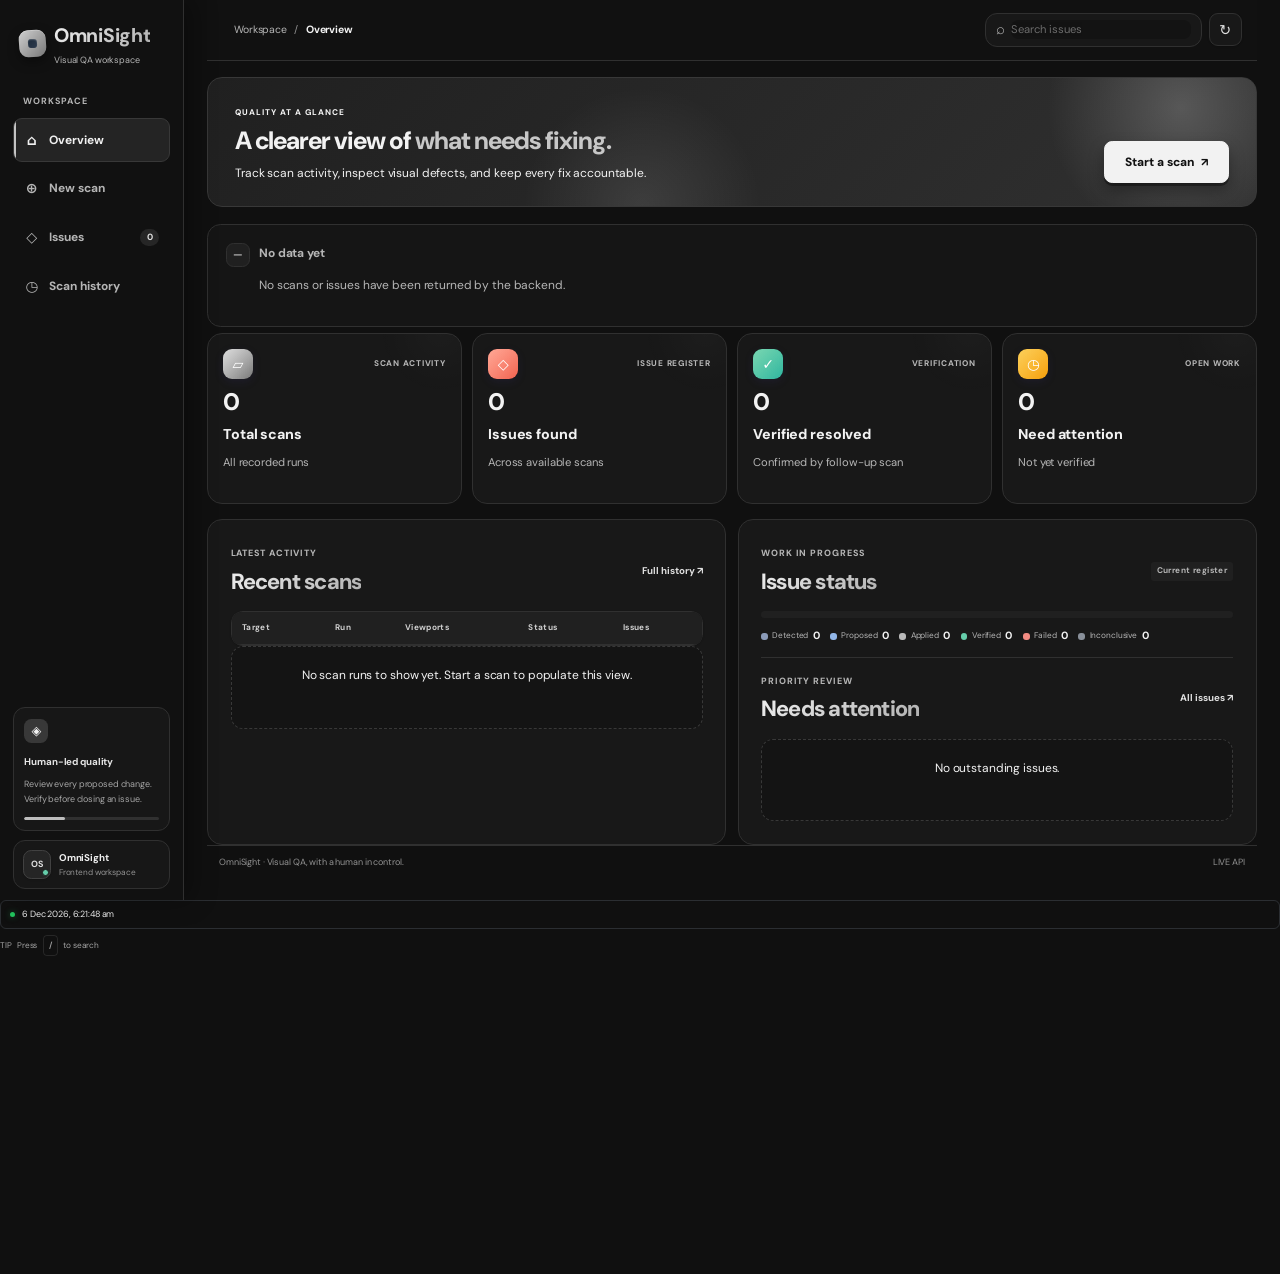
==== index.html @ 458e06cc "Add live system clock to dashboard" ====
<!doctype html>
<html lang="en">
<head>
<meta charset="utf-8">
<meta name="viewport" content="width=device-width,initial-scale=1">
<meta name="theme-color" content="#f3f4f6">
<title>OmniSight — Visual QA</title>
<link rel="preconnect" href="https://fonts.googleapis.com">
<link rel="preconnect" href="https://fonts.gstatic.com" crossorigin>
<link href="https://fonts.googleapis.com/css2?family=DM+Sans:wght@400;500;600;700&family=Playfair+Display:wght@500;600;700&display=swap" rel="stylesheet">
<link rel="stylesheet" href="style.css">
</head>
<body>
<div class="scroll-progress" id="scrollProgress" aria-hidden="true">
  <div class="scroll-progress-fill"></div></div>
<div class="app-shell">
  <aside class="sidebar" id="sidebar">
    <a class="brand" href="#overview" data-page="overview" aria-label="OmniSight overview">
      <span class="brand-mark"><i></i></span><span><b>OmniSight</b><small>Visual QA workspace</small></span>
    </a>
    <div class="workspace-label">WORKSPACE</div>
    <nav aria-label="Main navigation">
      <button class="nav-link active" data-page="overview"><span class="nav-icon">⌂</span>Overview</button>
      <button class="nav-link" data-page="scan"><span class="nav-icon">⊕</span>New scan</button>
      <button class="nav-link" data-page="issues"><span class="nav-icon">◇</span>Issues <span class="nav-count" id="navIssueCount">—</span></button>
      <button class="nav-link" data-page="history"><span class="nav-icon">◷</span>Scan history</button>
    </nav>
    <div class="sidebar-bottom">
      <div class="privacy-card"><span class="privacy-icon">◈</span><b>Human-led quality</b><p>Review every proposed change. Verify before closing an issue.</p><div class="privacy-rule"><i></i></div></div>
      <div class="profile"><span class="avatar">OS</span><span><b>OmniSight</b><small>Frontend workspace</small></span><button id="themeToggle" class="theme-mini" aria-label="Toggle appearance">◐</button></div>
    </div>
  </aside>

  <main class="main">
    <header class="topbar">
      <button
        class="mobile-menu"
        id="mobileMenu"
        aria-label="Open navigation"
        aria-controls="sidebar"
        aria-expanded="false"
      >☰</button>
      <div class="breadcrumbs"><span>Workspace</span><i>/</i><b id="breadcrumb">Overview</b></div>
      <div class="top-actions">
        <label class="searchbox"><span>⌕</span><input id="globalSearch" type="search" placeholder="Search issues" aria-label="Search issues and scans"></label>
        <button class="icon-button" id="refreshButton" aria-label="Refresh dashboard" title="Refresh data">↻</button>
      </div>
    </header>

    <section class="page active" id="page-overview">
      <div class="page-heading"><div><span class="eyebrow">QUALITY AT A GLANCE</span><h1>A clearer view of <em>what needs fixing.</em></h1><p>Track scan activity, inspect visual defects, and keep every fix accountable.</p></div><button class="button button-dark" data-page="scan">Start a scan <span>↗</span></button></div>
      <div class="state-panel" id="dashboardState" aria-live="polite" hidden></div>
      <section class="metric-grid" id="metricGrid" aria-label="Dashboard metrics">
        <article class="metric-card"><div class="metric-top"><span class="metric-icon icon-indigo">▱</span><span class="metric-label">SCAN ACTIVITY</span></div><strong id="metricScans">—</strong><p>Total scans</p><div class="metric-foot">All recorded runs</div></article>
        <article class="metric-card"><div class="metric-top"><span class="metric-icon icon-coral">◇</span><span class="metric-label">ISSUE REGISTER</span></div><strong id="metricIssues">—</strong><p>Issues found</p><div class="metric-foot">Across available scans</div></article>
        <article class="metric-card"><div class="metric-top"><span class="metric-icon icon-mint">✓</span><span class="metric-label">VERIFICATION</span></div><strong id="metricVerified">—</strong><p>Verified resolved</p><div class="metric-foot">Confirmed by follow-up scan</div></article>
        <article class="metric-card"><div class="metric-top"><span class="metric-icon icon-amber">◷</span><span class="metric-label">OPEN WORK</span></div><strong id="metricAttention">—</strong><p>Need attention</p><div class="metric-foot">Not yet verified</div></article>
      </section>
      <div class="dashboard-grid">
        <section class="surface recent-surface"><div class="section-heading"><div><span class="eyebrow">LATEST ACTIVITY</span><h2>Recent scans</h2></div><button class="text-link" data-page="history">Full history ↗</button></div><div class="table-wrap"><table><thead><tr><th>Target</th><th>Run</th><th>Viewports</th><th>Status</th><th>Issues</th></tr></thead><tbody id="recentScans"></tbody></table></div><div class="empty-state" id="recentEmpty" hidden>No scan runs to show yet. Start a scan to populate this view.</div></section>
        <section class="surface status-surface"><div class="section-heading"><div><span class="eyebrow">WORK IN PROGRESS</span><h2>Issue status</h2></div><span class="mini-label">Current register</span></div><div id="statusBreakdown" class="status-breakdown"></div><div class="status-legend" id="statusLegend"></div><div class="section-divider"></div><div class="section-heading compact"><div><span class="eyebrow">PRIORITY REVIEW</span><h2>Needs attention</h2></div><button class="text-link" data-page="issues">All issues ↗</button></div><div id="priorityIssues"></div><div class="empty-state" id="priorityEmpty" hidden>No outstanding issues.</div></section>
      </div>
    </section>

    <section class="page" id="page-scan">
      <div class="page-heading"><div><span class="eyebrow">SCAN CONFIGURATION</span><h1>Run a <em>careful check.</em></h1><p>Choose a target and the viewport sizes to inspect.</p></div></div>
      <div class="scan-layout">
        <form class="surface scan-form" id="scanForm">
          <div class="form-step"><span>01</span><div><h2>Choose a target</h2><p>Select a configured target from your backend.</p></div></div>
          <label class="field-label" for="target">Target website</label><select id="target" required><option value="">Loading configured targets…</option></select><p class="field-help" id="targetHelp">Targets are loaded from the connected backend in live mode.</p>
          <div class="form-step step-spaced"><span>02</span><div><h2>Choose viewports</h2><p>Check at least one viewport for this run.</p></div></div>
          <div class="viewport-options"><label class="viewport-option"><input type="checkbox" id="desktopViewport" checked><span class="viewport-art desktop-art">▱</span><span><b>Desktop</b><small>1366 × 768</small></span><span class="checkmark">✓</span></label><label class="viewport-option"><input type="checkbox" id="mobileViewport" checked><span class="viewport-art mobile-art">▯</span><span><b>Mobile</b><small>390 × 844</small></span><span class="checkmark">✓</span></label></div>
          <div class="notice"><span>ⓘ</span><p>Suggested fixes are not considered resolved until a follow-up scan confirms the outcome.</p></div>
          <button class="button button-dark button-full" id="runScanButton" type="submit">Run scan <span>↗</span></button><div class="form-feedback" id="scanFeedback" role="status"></div>
        </form>
        <aside class="surface scan-aside"><div class="aside-illustration"><div class="aside-orbit"></div><div class="aside-screen"><span></span><span></span><span></span><i></i></div><div class="aside-check">✓</div></div><span class="eyebrow">THE REVIEW LOOP</span><h2>Evidence before assumptions.</h2><ol class="workflow"><li><span>1</span><div><b>Capture</b><small>Collect viewport evidence.</small></div></li><li><span>2</span><div><b>Inspect</b><small>Review issue details and severity.</small></div></li><li><span>3</span><div><b>Approve</b><small>Human review of suggested CSS.</small></div></li><li><span>4</span><div><b>Verify</b><small>Confirm with a second scan.</small></div></li></ol><div class="aside-foot" id="scanModeFoot">Demo mode — no network request is made.</div></aside>
      </div>
    </section>

    <section class="page" id="page-issues">
      <div class="page-heading"><div><span class="eyebrow">FINDINGS REGISTER</span><h1>Issues, <em>in focus.</em></h1><p>Inspect evidence, severity, viewport and verification state.</p></div><div class="heading-tools"><select id="statusFilter" aria-label="Filter issues by status"><option value="all">All states</option><option value="detected">Detected</option><option value="proposed">Proposed</option><option value="applied">Applied</option><option value="verified">Verified</option><option value="failed">Failed</option><option value="inconclusive">Inconclusive</option></select></div></div>
      <div class="filter-summary"><span id="issueSummary">—</span><span class="state-key"><i class="key-dot detected"></i>Detected <i class="key-dot proposed"></i>Proposed <i class="key-dot applied"></i>Applied <i class="key-dot verified"></i>Verified <i class="key-dot failed"></i>Failed <i class="key-dot inconclusive"></i>Inconclusive</span></div>
      <div class="surface issue-list" id="issueList"></div><div class="state-panel" id="issuesState" aria-live="polite" hidden></div>
    </section>

    <section class="page" id="page-history">
      <div class="page-heading"><div><span class="eyebrow">SCAN ARCHIVE</span><h1>Every run, <em>accounted for.</em></h1><p>Inspect scan history and the latest available outcomes.</p></div><button class="button button-dark" data-page="scan">New scan <span>↗</span></button></div>
      <div class="surface history-surface"><div class="table-wrap"><table><thead><tr><th>Scan ID</th><th>Target</th><th>Started</th><th>Viewports</th><th>Result</th><th>Issues</th></tr></thead><tbody id="historyRows"></tbody></table></div><div class="empty-state" id="historyEmpty" hidden>No scan history yet.</div><div class="state-panel" id="historyState" hidden></div></div>
    </section>

    <section class="page" id="page-review">
      <div class="page-heading"><div><span class="eyebrow">HUMAN-IN-THE-LOOP</span><h1>Review the <em>proposed fix.</em></h1><p>Compare evidence, inspect the suggested CSS, and decide whether to approve.</p></div><button class="button button-light" id="backToIssues">← Back to issues</button></div>
      <div id="reviewState" class="state-panel" hidden></div>
      <div class="review-grid" id="reviewContent"></div>
    </section>
    <footer class="app-footer"><span>OmniSight <i>·</i> Visual QA, with a human in control.</span><span id="footerMode">LIVE API</span></footer>
  </main>
</div>
<div class="toast" id="toast" role="status" aria-live="polite"></div>
<script src="api.js"></script>
<script src="script.js"></script>
<script>
(() => {
const bar = document.getElementById("scrollProgress");
const update = () => {
  const root = document.documentElement;
  const max = root.scrollHeight - root.clientHeight;
  bar.style.transform = `scaleX(${max > 0 ? root.scrollTop / max : 0})`;
};
window.addEventListener("scroll", update, { passive: true });
window.addEventListener("resize", update);
update();
})();
</script>
</body>
</html>

<div class="live-clock">
    <span class="live-clock-dot"></span>
    <time id="liveDateTime">Loading time...</time>
</div>

<script>
    function updateLiveDateTime() {
        const element = document.getElementById("liveDateTime");
        if (!element) return;

        const now = new Date();

        element.dateTime = now.toISOString();
        element.textContent = new Intl.DateTimeFormat("en-IN", {
            dateStyle: "medium",
            timeStyle: "medium",
            hour12: true
        }).format(now);
    }

    updateLiveDateTime();
    setInterval(updateLiveDateTime, 1000);
</script>
<div class="search-shortcut-hint">
  <span>TIP</span>
  Press <kbd>/</kbd> to search
</div>
---- style.css ----
/* ==========================================================================
   OmniSight — Visual QA dashboard
   Single consolidated stylesheet: light pastel theme (default) + dark theme.

   Dark theme is applied by any of:  body.dark · body.dark-mode ·
   body[data-theme="dark"] · :root.dark · :root[data-theme="dark"]
   (this file only styles the mechanism; script.js decides when to set it).

   Sections
   1. Theme tokens (light, dark)
   2. Base
   3. Layout: sidebar, topbar
   4. Controls: buttons, links
   5. Page heading + overview hero
   6. Metric cards
   7. Surfaces, dashboard, tables, status
   8. Issue list
   9. Scan form + aside
  10. Review page
  11. Toast, utilities, footer
  12. Responsive (1280 / 1100 / 900 / 700 / 560 / 380)
  13. Reduced motion
   ========================================================================== */


/* ==========================================================================
   1. THEME TOKENS
   ========================================================================== */

:root {
  color-scheme: light;
  --font-sans: "DM Sans", system-ui, -apple-system, "Segoe UI", Roboto, sans-serif;

  /* Neutrals */
  --bg: #F5F4FB;
  --surface: #FFFFFF;
  --surface-hover: #FBFAFF;
  --surface-soft: #F1EFFC;
  --border: #E6E3F5;
  --border-strong: #D2CDEE;
  --text-main: #231F3D;
  --text-secondary: #5C5F7E;
  --text-muted: #74789A;
  --highlight: rgba(255, 255, 255, 0.9);

  /* Brand */
  --primary: #7C6CF2;
  --primary-deep: #5B49D6;
  --primary-text: #5B49D6;
  --primary-soft: #EEEAFE;
  --accent-blue: #5E92F5;
  --accent-green: #4FC4A0;
  --accent-coral: #FF8A72;
  --accent-peach: #FFE9DC;
  --accent-mint: #DDF7EB;

  /* Gradients */
  --gradient-primary: linear-gradient(135deg, #7C6CF2, #5E92F5);
  --gradient-text: linear-gradient(135deg, #6A58E6, #4F86EE);
  --gradient-hero: linear-gradient(125deg, #6A57E8 0%, #7A68F0 45%, #4F86EE 100%);
  --gradient-soft: linear-gradient(135deg, #EEEAFE, #FBFAFF);

  /* Chrome */
  --sidebar-bg: linear-gradient(160deg, #FFFFFF, #F6F5FD);
  --topbar-bg: rgba(255, 255, 255, 0.86);
  --aside-bg: linear-gradient(135deg, #FAF9FF, #F3F6FE);
  --input-bg: #FFFFFF;
  --track-bg: #DCD9EE;
  --shimmer: rgba(124, 108, 242, 0.12);
  --glow: rgba(124, 108, 242, 0.10);

  /* Shadows (lavender-tinted) */
  --shadow-xs: 0 1px 2px rgba(52, 44, 110, 0.05);
  --shadow-sm: 0 2px 6px rgba(52, 44, 110, 0.07);
  --shadow-md: 0 6px 16px rgba(52, 44, 110, 0.08);
  --shadow-lg: 0 12px 28px rgba(52, 44, 110, 0.12);
  --shadow-xl: 0 18px 40px rgba(52, 44, 110, 0.16);
  --depth-shadow-hover: 0 16px 36px rgba(52, 44, 110, 0.16), 0 6px 14px rgba(52, 44, 110, 0.08);
  --sidebar-shadow: rgba(52, 44, 110, 0.06);

  /* Radii */
  --radius-xs: 4px;
  --radius-sm: 8px;
  --radius-md: 12px;
  --radius-lg: 16px;
  --radius-xl: 20px;
  --radius-2xl: 26px;

  /* Motion */
  --transition-fast: 0.18s ease;
  --transition-normal: 0.24s ease;
  --transition-slow: 0.36s ease;

  /* Issue states: solid colour + readable text colour */
  --st-detected: #8B9BB8;      --st-detected-text: #4A566B;
  --st-proposed: #779BE9;      --st-proposed-text: #3A5BC1;
  --st-applied: #A48BE6;       --st-applied-text: #6B4FC4;
  --st-verified: #4FC4A0;      --st-verified-text: #11745B;
  --st-failed: #F0766C;        --st-failed-text: #B3453F;
  --st-inconclusive: #C9CED8;  --st-inconclusive-text: #5F6B7A;

  /* Metric card tones: scan = soft blue, critical = coral,
     verified = mint/teal, warnings = peach/amber */
  --m-indigo-bg: linear-gradient(150deg, #EBF1FF, #E4E1FD);
  --m-indigo-bd: #CBD6FA;
  --m-coral-bg: linear-gradient(150deg, #FFEFEA, #FFE1D9);
  --m-coral-bd: #FBCFC4;
  --m-mint-bg: linear-gradient(150deg, #E8F8F2, #D9F3EA);
  --m-mint-bd: #BDE7D6;
  --m-amber-bg: linear-gradient(150deg, #FFF4E4, #FFE9D1);
  --m-amber-bd: #F8DDB7;

  /* Warning notice */
  --warn-bg: rgba(245, 158, 11, 0.10);
  --warn-bd: rgba(217, 119, 6, 0.40);
  --warn-accent: #D97706;
  --warn-text: #B45309;

  /* Illustration + code */
  --illus-bg: radial-gradient(ellipse at center, #E8ECF6, #F4F6FB 70%);
  --screen-border: #2D3A52;
  --screen-bg: #FBFCFF;
  --screen-line: #DCE2ED;
  --check-bg: #DFF5EC;
  --check-text: #19886A;
  --thumb-bg: linear-gradient(135deg, #F8F9FC, #F1F2F9);
  --thumb-bar: #E8EAF6;
  --code-bg: linear-gradient(135deg, #202B39, #1A2332);
}

/* Dark theme — deep charcoal/navy, never pure black */
:root.dark,
:root[data-theme="dark"],
body.dark,
body.dark-mode,
body[data-theme="dark"] {
  color-scheme: dark;

  --bg: #12131F;
  --surface: #1A1C2E;
  --surface-hover: #20233A;
  --surface-soft: #232640;
  --border: #2B2F4B;
  --border-strong: #3B4066;
  --text-main: #ECEBFA;
  --text-secondary: #A9ADC8;
  --text-muted: #8388A8;
  --highlight: rgba(255, 255, 255, 0.06);

  --primary: #8E7EFA;
  --primary-deep: #7C6CF2;
  --primary-text: #B3A8FF;
  --primary-soft: rgba(142, 126, 250, 0.16);
  --accent-peach: #3A3127;
  --accent-mint: #1D3436;

  --gradient-text: linear-gradient(135deg, #B8ADFF, #8FB5FF);
  --gradient-soft: linear-gradient(135deg, #20233A, #1A1C2E);

  --sidebar-bg: linear-gradient(160deg, #1A1C2E, #151726);
  --topbar-bg: rgba(18, 19, 31, 0.86);
  --aside-bg: linear-gradient(135deg, #1E2038, #1A1C2E);
  --input-bg: #14162A;
  --track-bg: #3B4066;
  --shimmer: rgba(179, 168, 255, 0.10);
  --glow: rgba(142, 126, 250, 0.16);

  --shadow-xs: 0 1px 2px rgba(0, 0, 0, 0.30);
  --shadow-sm: 0 2px 6px rgba(0, 0, 0, 0.34);
  --shadow-md: 0 6px 16px rgba(0, 0, 0, 0.36);
  --shadow-lg: 0 12px 28px rgba(0, 0, 0, 0.42);
  --shadow-xl: 0 18px 40px rgba(0, 0, 0, 0.50);
  --depth-shadow-hover: 0 16px 36px rgba(0, 0, 0, 0.50), 0 6px 14px rgba(0, 0, 0, 0.30);
  --sidebar-shadow: rgba(0, 0, 0, 0.30);

  --st-detected: #8B9BB8;      --st-detected-text: #C3CCDD;
  --st-proposed: #8AA8F2;      --st-proposed-text: #B4C8FF;
  --st-applied: #B9A4F5;       --st-applied-text: #D6C9FF;
  --st-verified: #5FD3AE;      --st-verified-text: #8FE8C8;
  --st-failed: #FF8B80;        --st-failed-text: #FFB3AB;
  --st-inconclusive: #7C8798;  --st-inconclusive-text: #B6BFCC;

  --m-indigo-bg: linear-gradient(150deg, #232A52, #2B2758);
  --m-indigo-bd: #3A4380;
  --m-coral-bg: linear-gradient(150deg, #3A2430, #412830);
  --m-coral-bd: #5C3540;
  --m-mint-bg: linear-gradient(150deg, #1B3236, #1F3B39);
  --m-mint-bd: #2B5750;
  --m-amber-bg: linear-gradient(150deg, #3A3126, #41311F);
  --m-amber-bd: #5A4A33;

  --warn-bg: rgba(245, 158, 11, 0.12);
  --warn-bd: rgba(251, 191, 36, 0.45);
  --warn-accent: #FBBF24;
  --warn-text: #FCD34D;

  --illus-bg: radial-gradient(ellipse at center, #272A47, #1C1E33 70%);
  --screen-border: #5B6288;
  --screen-bg: #242842;
  --screen-line: #3B4066;
  --check-bg: #1F4036;
  --check-text: #7FE3BF;
  --thumb-bg: linear-gradient(135deg, #20233A, #1C1E33);
  --thumb-bar: #2B2F4B;
  --code-bg: linear-gradient(135deg, #14192A, #10131F);
}


/* ==========================================================================
   2. BASE
   ========================================================================== */

*,
*::before,
*::after {
  box-sizing: border-box;
}

html {
  -webkit-text-size-adjust: 100%;
  scroll-behavior: smooth;
  scroll-padding-top: 96px; /* clears the sticky topbar */
}

body {
  min-height: 100vh;
  margin: 0;
  display: flex;
  flex-direction: column;
  background: var(--bg);
  color: var(--text-main);
  font: 16px/1.7 var(--font-sans);
  letter-spacing: -0.01em;
  overflow-x: clip; /* clip (not hidden) keeps the sticky topbar working */
  -webkit-font-smoothing: antialiased;
  -moz-osx-font-smoothing: grayscale;
  transition: background-color var(--transition-normal), color var(--transition-normal);
}

img, video, canvas, svg {
  max-width: 100%;
}

button, input, select, textarea {
  font: inherit;
  color: inherit;
}

button {
  border: 0;
  background: none;
  cursor: pointer;
  touch-action: manipulation;
  -webkit-tap-highlight-color: transparent;
}

input, select {
  border: 0;
  background: none;
}

input[type="checkbox"],
input[type="radio"],
select {
  cursor: pointer;
}

:focus-visible {
  outline: 3px solid var(--primary);
  outline-offset: 2px;
}

select option {
  background: var(--surface);
  color: var(--text-main);
}


/* ==========================================================================
   3. LAYOUT
   ========================================================================== */

.app-shell {
  min-height: 100vh;
  display: flex;
  flex-direction: column;
}

/* Fills the space beside the fixed sidebar. (The old `width:100%` plus a
   245px margin pushed the content 245px past the viewport edge.) */
.main {
  flex: 1;
  min-width: 0;
  max-width: 1900px;
  margin-left: 245px;
  padding: 0 31px 22px;
}

.page {
  display: none;
  position: relative;
  z-index: 1;
  min-width: 0;
}

.page.active {
  display: block;
  animation: pageEnter 280ms cubic-bezier(0.22, 1, 0.36, 1) both;
}

@keyframes pageEnter {
  from {
    opacity: 0;
    transform: translate3d(0, 10px, 0);
  }
  to {
    opacity: 1;
    transform: translate3d(0, 0, 0);
  }
}

@media (prefers-reduced-motion: reduce) {
  .page.active {
    animation: none;
  }
}

/* ----- Sidebar ----- */

.sidebar {
  position: fixed;
  inset: 0 auto 0 0;
  z-index: 30;
  width: 245px;
  height: 100vh;
  height: 100dvh;
  padding: 25px 17px 15px;
  display: flex;
  flex-direction: column;
  overflow-y: auto;
  overscroll-behavior: contain;
  background: var(--sidebar-bg);
  border-right: 1px solid var(--border);
  box-shadow: 10px 0 32px var(--sidebar-shadow);
}

.brand {
  display: flex;
  align-items: center;
  gap: 11px;
  padding: 0 8px 34px;
  text-decoration: none;
}

.brand-mark {
  position: relative;
  width: 36px;
  height: 36px;
  flex: 0 0 auto;
  display: grid;
  place-items: center;
  overflow: hidden;
  border-radius: 12px;
  background: var(--gradient-primary);
  box-shadow: inset 0 1px rgba(255, 255, 255, 0.5), 0 6px 16px rgba(91, 73, 214, 0.30);
  transform: rotate(-4deg);
}

.brand-mark::before {
  content: "";
  position: absolute;
  top: 0;
  left: -100%;
  width: 100%;
  height: 100%;
  background: linear-gradient(90deg, transparent, rgba(255, 255, 255, 0.6), transparent);
  transition: left 0.6s ease;
}

.brand:hover .brand-mark::before {
  left: 100%;
}

.brand-mark i {
  width: 13px;
  height: 13px;
  border-radius: 4px;
  background: linear-gradient(135deg, #1D2B3B, #2D3A4D);
  box-shadow: inset 0 1px 2px rgba(255, 255, 255, 0.3);
}

.brand b {
  font-size: 26px;
  font-weight: 800;
  letter-spacing: -0.4px;
  background: var(--gradient-text);
  -webkit-background-clip: text;
  background-clip: text;
  -webkit-text-fill-color: transparent;
}

.brand small,
.profile small {
  display: block;
  margin-top: 2px;
  color: var(--text-secondary);
  font-size: 12px;
}

.workspace-label {
  padding: 0 13px 11px;
  color: var(--text-secondary);
  font-size: 12px;
  font-weight: 700;
  letter-spacing: 1.4px;
  text-transform: uppercase;
}

.sidebar nav {
  display: grid;
  gap: 6px;
  margin-bottom: 20px;
}

.nav-link {
  position: relative;
  width: 100%;
  min-height: 54px;
  padding: 12px 13px;
  display: flex;
  align-items: center;
  gap: 12px;
  overflow: hidden;
  border: 1px solid transparent;
  border-radius: var(--radius-md);
  background: transparent;
  color: var(--text-secondary);
  font-size: 16px;
  font-weight: 700;
  text-align: left;
  transition: background-color var(--transition-normal), color var(--transition-normal),
              border-color var(--transition-normal), transform var(--transition-normal),
              box-shadow var(--transition-normal);
}

.nav-link::before {
  content: "";
  position: absolute;
  inset: 0 auto 0 0;
  width: 3px;
  background: var(--gradient-primary);
  opacity: 0;
  transform: scaleY(0.45);
  transform-origin: center;
  transition:
    opacity 240ms ease,
    transform 280ms cubic-bezier(0.22, 1, 0.36, 1);
}

.nav-link:hover {
  background: var(--primary-soft);
  color: var(--primary-text);
  transform: translateX(2px);
  box-shadow: var(--shadow-sm);
}

.nav-link.active {
  background: var(--primary-soft);
  border-color: color-mix(in srgb, var(--primary) 45%, transparent);
  color: var(--primary-text);
  box-shadow: var(--shadow-xs);
}

.nav-link.active::before {
  opacity: 1;
  transform: scaleY(1);
}

.nav-icon {
  width: 22px;
  flex: 0 0 auto;
  text-align: center;
  font-size: 19px;
  color: inherit;
  transition: transform 0.3s ease;
}

.nav-link:hover .nav-icon {
  transform: translateX(2px) rotate(-3deg);
}

.nav-count {
  margin-left: auto;
  padding: 1px 9px;
  border-radius: 30px;
  background: var(--primary-soft);
  color: var(--primary-text);
  font-size: 12px;
  font-weight: 700;
}

.sidebar-bottom {
  margin-top: auto;
  padding-top: 20px;
}

.privacy-card {
  position: relative;
  padding: 16px;
  overflow: hidden;
  border: 1px solid var(--border);
  border-radius: var(--radius-lg);
  background: var(--gradient-soft);
  box-shadow: var(--shadow-sm), inset 0 1px var(--highlight);
  transition: transform var(--transition-normal), box-shadow var(--transition-normal),
              border-color var(--transition-normal);
}

.privacy-card::before {
  content: "";
  position: absolute;
  top: 0;
  left: -100%;
  width: 100%;
  height: 100%;
  background: linear-gradient(90deg, transparent, var(--shimmer), transparent);
  transition: left 0.6s ease;
  pointer-events: none;
}

.privacy-card:hover {
  transform: translateY(-2px);
  box-shadow: var(--shadow-md);
  border-color: var(--primary);
}

.privacy-card:hover::before {
  left: 100%;
}

.privacy-icon {
  width: 32px;
  height: 32px;
  margin-bottom: 11px;
  display: grid;
  place-items: center;
  border-radius: 10px;
  background: var(--primary);
  color: #fff;
  font-size: 17px;
  box-shadow: 0 4px 12px rgba(124, 108, 242, 0.32);
  transition: transform 0.3s ease;
}

.privacy-card:hover .privacy-icon {
  transform: scale(1.05);
}

.privacy-card b {
  color: var(--text-main);
  font-size: 14px;
}

.privacy-card p {
  margin: 7px 0 14px;
  color: var(--text-secondary);
  font-size: 13px;
  line-height: 1.6;
}

.privacy-rule {
  position: relative;
  height: 3px;
  margin-top: 12px;
  overflow: hidden;
  border-radius: 9px;
  background: var(--primary-soft);
}

.privacy-rule::after {
  content: "";
  position: absolute;
  top: 0;
  left: 0;
  width: 30%;
  height: 100%;
  border-radius: 9px;
  background: var(--gradient-primary);
  animation: ruleProgress 3s ease infinite;
}

@keyframes ruleProgress {
  0%   { left: -30%; }
  100% { left: 100%; }
}

.profile {
  margin-top: 17px;
  padding: 17px 2px 0;
  display: flex;
  align-items: center;
  gap: 10px;
  border-top: 1px solid var(--border);
}

.avatar {
  position: relative;
  width: 38px;
  height: 38px;
  flex: 0 0 auto;
  display: grid;
  place-items: center;
  border: 1px solid var(--border-strong);
  border-radius: 12px;
  background: var(--surface-soft);
  color: var(--primary-text);
  font-size: 12px;
  font-weight: 700;
  box-shadow: var(--shadow-xs);
}

.avatar::after {
  content: "";
  position: absolute;
  right: 2px;
  bottom: 2px;
  width: 9px;
  height: 9px;
  border: 2px solid var(--surface);
  border-radius: 50%;
  background: var(--accent-green);
  animation: pulseOnline 2s ease infinite;
}

@keyframes pulseOnline {
  0%, 100% { transform: scale(1);   opacity: 1; }
  50%      { transform: scale(1.1); opacity: 0.8; }
}

.theme-mini {
  width: 40px;
  height: 40px;
  margin-left: auto;
  flex: 0 0 auto;
  border: 1px solid var(--border-strong);
  border-radius: var(--radius-sm);
  background: var(--surface);
  color: var(--primary-text);
  font-size: 17px;
  transition: background-color 0.3s ease, transform 0.3s ease;
}

.theme-mini:hover {
  background: var(--primary-soft);
  transform: rotate(20deg) scale(1.05);
}

/* ----- Topbar ----- */

.topbar {
  position: sticky;
  top: 0;
  z-index: 20;
  min-height: 81px;
  padding: 0 20px;
  display: flex;
  align-items: center;
  justify-content: space-between;
  gap: 16px;
  background: var(--topbar-bg);
  -webkit-backdrop-filter: blur(12px);
  backdrop-filter: blur(12px);
  border-bottom: 1px solid var(--border);
}

.mobile-menu {
  display: none; /* shown at <= 900px, see Responsive */
}

.breadcrumbs {
  min-width: 0;
  margin-left: 16px;
  display: flex;
  align-items: center;
  gap: 10px;
  color: var(--text-secondary);
  font-size: 14px;
  white-space: nowrap;
}

.breadcrumbs i {
  font-style: normal;
  color: var(--text-muted);
}

.breadcrumbs b {
  min-width: 0;
  overflow: hidden;
  text-overflow: ellipsis;
  color: var(--text-main);
  font-weight: 700;
}

.top-actions {
  min-width: 0;
  display: flex;
  align-items: center;
  gap: 9px;
}

.searchbox {
  width: min(290px, 25vw);
  height: 46px;
  padding: 0 14px;
  display: flex;
  align-items: center;
  gap: 8px;
  border: 1px solid var(--border);
  border-radius: var(--radius-lg);
  background: var(--input-bg);
  box-shadow: var(--shadow-xs);
  transition: border-color 0.3s ease, box-shadow 0.3s ease;
}

.searchbox:hover {
  border-color: var(--border-strong);
  box-shadow: var(--shadow-sm);
}

.searchbox:focus-within {
  border-color: var(--primary);
  box-shadow: var(--shadow-md), 0 0 0 3px var(--primary-soft);
}

.searchbox > span {
  flex: 0 0 auto;
  color: var(--text-secondary);
  font-size: 20px;
  transition: color 0.3s ease;
}

.searchbox:focus-within > span {
  color: var(--primary-text);
}

.searchbox input {
  width: 100%;
  min-width: 0;
  outline: none; /* the focus ring is drawn on .searchbox via :focus-within */
  color: var(--text-main);
  font-size: 15px;
  cursor: text;
}

.searchbox input::placeholder {
  color: var(--text-muted);
}

.mode-switch {
  position: relative;
  min-height: 44px;
  padding: 8px 12px;
  display: flex;
  align-items: center;
  gap: 8px;
  border-radius: var(--radius-sm);
  color: var(--text-secondary);
  font-size: 13px;
  font-weight: 500;
  white-space: nowrap;
  cursor: pointer;
  transition: background-color 0.3s ease, color 0.3s ease;
}

.mode-switch:hover {
  background: var(--primary-soft);
  color: var(--primary-text);
}

.mode-switch input {
  position: absolute;
  width: 1px;
  height: 1px;
  opacity: 0;
}

.switch-track {
  position: relative;
  width: 34px;
  height: 20px;
  flex: 0 0 auto;
  border-radius: 20px;
  background: var(--track-bg);
  box-shadow: inset 0 1px 2px rgba(0, 0, 0, 0.10);
  transition: background-color 0.3s ease;
}

.switch-track::after {
  content: "";
  position: absolute;
  top: 3px;
  left: 3px;
  width: 14px;
  height: 14px;
  border-radius: 50%;
  background: #fff;
  box-shadow: 0 1px 2px rgba(0, 0, 0, 0.2);
  transition: transform 0.3s cubic-bezier(0.34, 1.56, 0.64, 1);
}

.mode-switch input:checked + .switch-track {
  background: var(--primary);
}

.mode-switch input:checked + .switch-track::after {
  transform: translateX(14px);
}

.mode-switch input:focus-visible + .switch-track {
  outline: 3px solid var(--primary);
  outline-offset: 2px;
}

.icon-button,
.mobile-menu {
  width: 44px;
  height: 44px;
  flex: 0 0 auto;
  align-items: center;
  justify-content: center;
  border: 1px solid var(--border);
  border-radius: var(--radius-md);
  background: var(--surface);
  color: var(--primary-text);
  font-size: 19px;
  box-shadow: var(--shadow-xs);
  transition: background-color 0.3s ease, color 0.3s ease, transform 0.3s ease,
              box-shadow 0.3s ease;
}

.icon-button {
  display: inline-flex;
}

.icon-button:hover,
.mobile-menu:hover {
  background: var(--primary);
  border-color: var(--primary);
  color: #fff;
  transform: translateY(-2px);
  box-shadow: var(--shadow-md);
}


/* ==========================================================================
   4. CONTROLS
   ========================================================================== */

.button {
  position: relative;
  min-height: 56px;
  padding: 0 26px;
  display: inline-flex;
  align-items: center;
  justify-content: center;
  gap: 10px;
  overflow: hidden;
  border: 1px solid var(--border-strong);
  border-radius: 17px;
  background: var(--surface);
  color: var(--text-main);
  font-size: 16px;
  font-weight: 800;
  white-space: nowrap;
  box-shadow: var(--shadow-sm);
  transition: transform 240ms ease, box-shadow 240ms ease, border-color 240ms ease,
              background-color 240ms ease, filter 240ms ease;
}

.button::before {
  content: "";
  position: absolute;
  top: 0;
  left: -100%;
  width: 100%;
  height: 100%;
  background: linear-gradient(90deg, transparent, var(--shimmer), transparent);
  transition: left 0.5s ease;
  pointer-events: none;
}

.button:hover {
  transform: translateY(-3px);
  box-shadow: var(--depth-shadow-hover);
  background: var(--surface-hover);
  border-color: var(--primary);
}

.button:hover::before {
  left: 100%;
}

.button:active {
  transform: translateY(1px) scale(0.98);
  box-shadow: var(--shadow-xs);
}

.button-dark {
  background: var(--gradient-primary);
  border-color: rgba(255, 255, 255, 0.18);
  color: #fff;
  box-shadow: 0 4px 0 rgba(52, 44, 110, 0.22), 0 8px 16px rgba(91, 73, 214, 0.25);
}

.button-dark::before {
  background: linear-gradient(90deg, transparent, rgba(255, 255, 255, 0.28), transparent);
}

.button-dark:hover {
  background: var(--gradient-primary);
  border-color: rgba(255, 255, 255, 0.3);
  box-shadow: 0 6px 0 rgba(52, 44, 110, 0.20), 0 14px 28px rgba(91, 73, 214, 0.32);
  filter: brightness(1.04);
}

.button-dark:active {
  box-shadow: 0 2px 0 rgba(52, 44, 110, 0.2), 0 4px 10px rgba(91, 73, 214, 0.2);
}

.button-dark span {
  display: inline-block;
  font-size: 15px;
  transition: transform 0.3s ease;
}

.button-dark:hover span {
  transform: translate(2px, -2px);
}

.button-light {
  background: var(--surface);
  border-color: var(--border-strong);
  color: var(--text-main);
  box-shadow: var(--shadow-xs);
}

.button-light:hover {
  background: var(--primary-soft);
  border-color: var(--primary);
}

.button-small {
  min-height: 44px;
  padding: 0 14px;
  font-size: 14px;
}

.button-full {
  width: 100%;
}

.text-link {
  position: relative;
  padding: 5px 0;
  border: 0;
  background: transparent;
  color: var(--primary-text);
  font-size: 13px;
  font-weight: 700;
  white-space: nowrap;
  text-decoration: none;
}

.text-link::after {
  content: "";
  position: absolute;
  right: 0;
  bottom: -2px;
  left: 0;
  height: 1px;
  background: currentColor;
  opacity: 0.6;
  transform: scaleX(0);
  transition: transform 0.3s ease;
}

.text-link:hover::after {
  transform: scaleX(1);
}


/* ==========================================================================
   5. PAGE HEADING + OVERVIEW HERO
   ========================================================================== */

.page-heading {
  padding: 22px 1px 23px;
  display: flex;
  align-items: flex-end;
  justify-content: space-between;
  gap: 20px;
}

.eyebrow {
  color: var(--text-secondary);
  font-size: 14px;
  font-weight: 800;
  letter-spacing: 0.1em;
  text-transform: uppercase;
}

.page-heading h1 {
  margin: 11px 0;
  font-size: clamp(44px, 5vw, 76px);
  font-weight: 800;
  line-height: 1.04;
  letter-spacing: -0.045em;
  background: var(--gradient-text);
  -webkit-background-clip: text;
  background-clip: text;
  -webkit-text-fill-color: transparent;
}

.page-heading h1 em {
  font-style: normal;
  color: var(--primary-text);
}

.page-heading p {
  max-width: 760px;
  margin: 0;
  color: var(--text-secondary);
  font-size: clamp(17px, 1.4vw, 21px);
  line-height: 1.7;
}

/* Overview hero: the vibrant purple-blue banner */
#page-overview .page-heading {
  position: relative;
  margin: 22px 0 23px;
  padding: 40px;
  overflow: hidden;
  border-radius: 28px;
  background: var(--gradient-hero);
  color: #fff;
  box-shadow: 0 20px 44px rgba(91, 73, 214, 0.28), inset 0 1px rgba(255, 255, 255, 0.28);
}

#page-overview .page-heading::before,
#page-overview .page-heading::after {
  content: "";
  position: absolute;
  border-radius: 50%;
  pointer-events: none;
}

#page-overview .page-heading::before {
  top: -140px;
  right: -80px;
  width: 360px;
  height: 360px;
  background: radial-gradient(circle, rgba(255, 255, 255, 0.20), rgba(255, 255, 255, 0) 70%);
}

#page-overview .page-heading::after {
  bottom: -160px;
  left: 30%;
  width: 320px;
  height: 320px;
  background: radial-gradient(circle, rgba(255, 255, 255, 0.10), rgba(255, 255, 255, 0) 70%);
}

#page-overview .page-heading > * {
  position: relative;
  z-index: 1;
  min-width: 0;
}

#page-overview .page-heading .eyebrow {
  color: rgba(255, 255, 255, 0.85);
}

#page-overview .page-heading h1 {
  background: none;
  color: #fff;
  -webkit-text-fill-color: #fff;
}

#page-overview .page-heading h1 em {
  color: #fff;
}

#page-overview .page-heading p {
  color: rgba(255, 255, 255, 0.92);
}

/* Buttons on the hero flip to white so they stay visible on the gradient */
#page-overview .page-heading .button-dark {
  background: #fff;
  border-color: #fff;
  color: var(--primary-deep);
  box-shadow: 0 4px 0 rgba(30, 20, 100, 0.25), 0 10px 20px rgba(30, 20, 100, 0.25);
}

#page-overview .page-heading .button-dark:hover {
  background: #fff;
  box-shadow: 0 6px 0 rgba(30, 20, 100, 0.22), 0 16px 30px rgba(30, 20, 100, 0.32);
}

#page-overview .page-heading .button-dark::before {
  background: linear-gradient(90deg, transparent, rgba(124, 108, 242, 0.18), transparent);
}


/* ==========================================================================
   6. METRIC CARDS
   ========================================================================== */

.metric-grid {
  margin-bottom: 16px;
  display: grid;
  grid-template-columns: repeat(4, minmax(0, 1fr));
  gap: 14px;
}

.metric-card {
  --tone-bg: var(--surface);
  --tone-bd: var(--border);
  position: relative;
  min-width: 0;
  min-height: 228px;
  padding: 28px;
  overflow: hidden;
  border: 1px solid var(--tone-bd);
  border-radius: 28px;
  background: var(--tone-bg);
  box-shadow: var(--shadow-md), inset 0 1px 0 var(--highlight);
  transition: transform 240ms ease, box-shadow 240ms ease;
}

/* Tone follows the icon colour, so card order in the HTML doesn't matter */
.metric-card:has(.icon-indigo) { --tone-bg: var(--m-indigo-bg); --tone-bd: var(--m-indigo-bd); }
.metric-card:has(.icon-coral)  { --tone-bg: var(--m-coral-bg);  --tone-bd: var(--m-coral-bd); }
.metric-card:has(.icon-mint)   { --tone-bg: var(--m-mint-bg);   --tone-bd: var(--m-mint-bd); }
.metric-card:has(.icon-amber)  { --tone-bg: var(--m-amber-bg);  --tone-bd: var(--m-amber-bd); }

.metric-card::after {
  content: "";
  position: absolute;
  top: -88px;
  right: -58px;
  width: 170px;
  height: 170px;
  border-radius: 50%;
  background: radial-gradient(circle, var(--glow), transparent 70%);
  pointer-events: none;
  transition: transform 0.4s ease;
}

.metric-card:hover {
  transform: translateY(-6px);
  box-shadow: var(--depth-shadow-hover), inset 0 1px 0 var(--highlight);
}

.metric-card:hover::after {
  transform: scale(1.2);
}

.metric-top {
  margin-bottom: 12px;
  display: flex;
  align-items: center;
  justify-content: space-between;
  gap: 8px;
}

.metric-icon {
  position: relative;
  width: 40px;
  height: 40px;
  flex: 0 0 auto;
  display: grid;
  place-items: center;
  overflow: hidden;
  border-radius: var(--radius-md);
  color: #fff;
  font-size: 19px;
  box-shadow: 0 4px 12px rgba(52, 44, 110, 0.20);
  transition: transform 0.3s ease, box-shadow 0.3s ease;
}

.metric-icon::before {
  content: "";
  position: absolute;
  inset: 0;
  border-radius: inherit;
  background: linear-gradient(135deg, rgba(255, 255, 255, 0.25), transparent);
}

.metric-icon.icon-indigo { background: var(--gradient-primary); }
.metric-icon.icon-coral  { background: linear-gradient(135deg, #FF8A72, #F2624F); }
.metric-icon.icon-mint   { background: linear-gradient(135deg, #4CC998, #2FB5A0); }
.metric-icon.icon-amber  { background: linear-gradient(135deg, #FBBF24, #F59E0B); }

.metric-card:hover .metric-icon {
  transform: translateY(-3px) scale(1.05);
  box-shadow: 0 8px 20px rgba(52, 44, 110, 0.28);
}

.metric-label {
  min-width: 0;
  color: var(--text-secondary);
  font-size: 14px;
  font-weight: 800;
  letter-spacing: 0.08em;
  text-transform: uppercase;
  overflow-wrap: anywhere;
}

.metric-card > strong {
  display: block;
  margin-top: 14px;
  color: var(--text-main);
  font-size: clamp(48px, 4vw, 68px);
  font-weight: 800;
  line-height: 1;
  letter-spacing: -0.055em;
  transition: color 0.3s ease;
}

.metric-card:hover > strong {
  color: var(--primary-text);
}

.metric-card > p {
  margin: 8px 0 0;
  color: var(--text-main);
  font-size: 19px;
  font-weight: 800;
}

.metric-foot {
  margin-top: 9px;
  display: inline-block;
  color: var(--text-secondary);
  font-size: 15px;
}


/* ==========================================================================
   7. SURFACES, DASHBOARD, TABLES, STATUS
   ========================================================================== */

.surface {
  position: relative;
  min-width: 0;
  overflow: hidden;
  border: 1px solid var(--border);
  border-radius: var(--radius-2xl);
  background: var(--surface);
  box-shadow: var(--shadow-md);
  transition: transform 240ms ease, box-shadow 240ms ease, border-color 240ms ease;
}

.surface:hover {
  transform: translateY(-2px);
  box-shadow: var(--depth-shadow-hover);
  border-color: var(--border-strong);
}

/* Banners and empty/loading panels (no dedicated styles existed before) */
.data-banner {
  position: relative;
  margin: 0 0 16px;
  padding: 14px 18px;
  overflow: hidden;
  border: 1px solid var(--border-strong);
  border-radius: var(--radius-lg);
  background: var(--primary-soft);
  color: var(--text-secondary);
  font-size: 14px;
}

.state-panel {
  position: relative;
  padding: 28px;
  overflow: hidden;
  border: 1px dashed var(--border-strong);
  border-radius: var(--radius-lg);
  background: var(--surface);
  color: var(--text-secondary);
  text-align: center;
}

.dashboard-grid {
  margin-top: 20px;
  display: grid;
  grid-template-columns: minmax(0, 1.1fr) minmax(340px, 0.9fr);
  gap: 15px;
}

.recent-surface,
.status-surface {
  padding: 30px;
}

.section-heading {
  margin-bottom: 15px;
  display: flex;
  align-items: flex-end;
  justify-content: space-between;
  gap: 10px;
}

.section-heading > * {
  min-width: 0;
}

.section-heading h2 {
  margin: 4px 0 0;
  font-size: clamp(27px, 2.3vw, 34px);
  font-weight: 800;
  letter-spacing: -0.035em;
  background: var(--gradient-text);
  -webkit-background-clip: text;
  background-clip: text;
  -webkit-text-fill-color: transparent;
}

.section-heading .eyebrow {
  font-size: 12px;
}

/* ----- Tables ----- */

.table-wrap {
  width: 100%;
  max-width: 100%;
  overflow-x: auto;
  -webkit-overflow-scrolling: touch;
  border-radius: var(--radius-lg);
  background: var(--surface);
  box-shadow: var(--shadow-xs);
}

table {
  width: 100%;
  border-collapse: collapse;
  background: var(--surface);
  font-size: 16px;
}

th {
  padding: 12px;
  border-bottom: 1px solid var(--border);
  background: var(--gradient-soft);
  color: var(--text-secondary);
  font-size: 14px;
  font-weight: 800;
  letter-spacing: 0.02em;
  text-align: left;
  white-space: nowrap;
}

td {
  padding: 14px 12px;
  border-bottom: 1px solid var(--border);
  color: var(--text-main);
  overflow-wrap: break-word;
}

tbody tr {
  transition: background-color 0.25s ease;
}

tbody tr:hover {
  background: var(--surface-soft);
}

tbody tr:hover td:first-child {
  box-shadow: inset 3px 0 0 var(--primary);
}

tbody tr:last-child td {
  border-bottom: 0;
}

/* ----- Status breakdown ----- */

.status-breakdown {
  height: 9px;
  display: flex;
  gap: 4px;
  overflow: hidden;
  border-radius: var(--radius-lg);
  background: var(--surface-soft);
}

.status-segment {
  min-width: 0;
  border-radius: var(--radius-sm);
  transition: width 0.3s ease;
}

.segment-detected     { background: var(--st-detected); }
.segment-proposed     { background: var(--st-proposed); }
.segment-applied      { background: var(--st-applied); }
.segment-verified     { background: var(--st-verified); }
.segment-failed       { background: var(--st-failed); }
.segment-inconclusive { background: var(--st-inconclusive); }

.status-legend {
  margin-top: 12px;
  display: grid;
  grid-template-columns: repeat(auto-fit, minmax(120px, 1fr));
  gap: 11px 10px;
}

.status-legend > div {
  min-width: 0;
  display: flex;
  align-items: center;
  gap: 6px;
  color: var(--text-secondary);
  font-size: 13px;
}

.status-legend b {
  margin-left: auto;
  color: var(--text-main);
  font-size: 14px;
}

.key-dot {
  width: 9px;
  height: 9px;
  flex: 0 0 auto;
  display: inline-block;
  border-radius: var(--radius-xs);
}

.key-dot.detected     { background: var(--st-detected); }
.key-dot.proposed     { background: var(--st-proposed); }
.key-dot.applied      { background: var(--st-applied); }
.key-dot.verified     { background: var(--st-verified); }
.key-dot.failed       { background: var(--st-failed); }
.key-dot.inconclusive { background: var(--st-inconclusive); }

/* ----- Priority issues ----- */

.priority-row {
  width: 100%;
  padding: 12px 0;
  display: flex;
  align-items: center;
  gap: 10px;
  border: 0;
  border-bottom: 1px solid var(--border);
  border-radius: var(--radius-sm);
  background: transparent;
  text-align: left;
  transition: background-color 0.3s ease, transform 0.3s ease;
}

.priority-row:last-child {
  border-bottom: 0;
}

.priority-row:hover {
  background: var(--surface-soft);
  transform: translateX(3px);
}

.priority-mark {
  width: 40px;
  height: 40px;
  flex: 0 0 auto;
  display: grid;
  place-items: center;
  border: 1px solid var(--border);
  border-radius: var(--radius-md);
  background: var(--primary-soft);
  color: var(--primary-text);
  font-size: 16px;
  font-weight: 800;
  transition: background-color 0.3s ease, color 0.3s ease, transform 0.3s ease;
}

.priority-row:hover .priority-mark {
  background: var(--gradient-primary);
  color: #fff;
  transform: scale(1.05);
}

.priority-copy {
  min-width: 0;
  flex: 1;
}

.priority-copy b,
.priority-copy small {
  display: block;
  overflow-wrap: anywhere; /* long titles and IDs wrap instead of overflowing */
}

.priority-copy b {
  color: var(--text-main);
  font-size: 15px;
  font-weight: 700;
  transition: color 0.3s ease;
}

.priority-copy small {
  margin-top: 3px;
  color: var(--text-secondary);
  font-size: 13px;
}

.priority-row:hover .priority-copy b {
  color: var(--primary-text);
}

.row-arrow {
  flex: 0 0 auto;
  color: var(--text-muted);
  font-size: 14px;
  opacity: 0;
  transform: translateX(-5px);
  transition: opacity 0.3s ease, transform 0.3s ease;
}

.priority-row:hover .row-arrow {
  opacity: 1;
  transform: translateX(0);
}


/* ==========================================================================
   8. ISSUE LIST
   ========================================================================== */

.issue-list {
  padding: 0 18px;
  border-radius: var(--radius-lg);
  background: var(--surface);
  box-shadow: var(--shadow-xs);
}

.issue-row {
  position: relative;
  padding: 24px;
  display: grid;
  grid-template-columns: 72px minmax(0, 1fr) auto;
  gap: 24px;
  align-items: center;
  border-bottom: 1px solid var(--border);
  border-radius: 24px;
  transition: background-color 240ms ease, transform 240ms ease, box-shadow 240ms ease;
}

.issue-row:last-child {
  border-bottom: 0;
}

.issue-row:hover {
  background: var(--surface-soft);
  transform: translateY(-3px);
  box-shadow: var(--shadow-sm);
}

.issue-thumb {
  width: 72px;
  height: 57px;
  overflow: hidden;
  border: 1px solid var(--border);
  border-radius: var(--radius-md);
  background: var(--thumb-bg);
  box-shadow: inset 0 1px var(--highlight);
  transition: border-color 0.3s ease, box-shadow 0.3s ease;
}

.issue-row:hover .issue-thumb {
  border-color: var(--primary);
  box-shadow: 0 4px 12px var(--glow);
}

.thumb-top {
  height: 12px;
  padding: 0 5px;
  display: flex;
  align-items: center;
  gap: 3px;
  border-bottom: 1px solid var(--border);
  background: var(--thumb-bar);
}

.thumb-top i {
  width: 3px;
  height: 3px;
  border-radius: 50%;
  background: var(--text-muted);
}

.thumb-content {
  position: relative;
  height: calc(100% - 12px);
  padding: 9px 7px;
}

.thumb-content span {
  display: block;
  width: 66%;
  height: 3px;
  margin-bottom: 4px;
  border-radius: 3px;
  background: var(--border-strong);
  opacity: 0.8;
}

.thumb-content span:nth-child(2) {
  width: 43%;
}

.thumb-content i {
  position: absolute;
  right: 6px;
  bottom: 7px;
  width: 18px;
  height: 12px;
  border: 1px solid var(--accent-coral);
  border-radius: 2px;
  background: var(--accent-peach);
  transform: rotate(2deg);
  transition: transform 0.3s ease;
}

.issue-row:hover .thumb-content i {
  transform: rotate(0) scale(1.05);
}

.issue-main {
  min-width: 0;
}

.issue-title-line {
  display: flex;
  align-items: center;
  flex-wrap: wrap;
  gap: 9px;
}

.issue-title-line h3 {
  margin: 0;
  min-width: 0;
  color: var(--text-main);
  font-size: 22px;
  font-weight: 800;
  line-height: 1.35;
  letter-spacing: -0.025em;
  overflow-wrap: anywhere;
  transition: color 0.3s ease;
}

.issue-row:hover .issue-title-line h3 {
  color: var(--primary-text);
}

.issue-main > p {
  max-width: 690px;
  margin: 5px 0 7px;
  display: -webkit-box;
  -webkit-line-clamp: 2;
  -webkit-box-orient: vertical;
  overflow: hidden;
  color: var(--text-secondary);
  font-size: 16px;
  line-height: 1.7;
  overflow-wrap: anywhere;
}

.issue-meta {
  margin-top: 8px;
  display: flex;
  align-items: center;
  flex-wrap: wrap;
  gap: 6px;
}

.issue-meta span {
  padding: 3px 8px;
  border: 1px solid var(--border);
  border-radius: var(--radius-xs);
  background: var(--surface);
  color: var(--text-secondary);
  font-size: 14px;
  font-weight: 700;
  overflow-wrap: anywhere;
  transition: background-color 0.3s ease, border-color 0.3s ease, color 0.3s ease;
}

.issue-row:hover .issue-meta span {
  background: var(--primary-soft);
  border-color: var(--primary);
  color: var(--primary-text);
}

.issue-states {
  margin-top: 9px;
  display: flex;
  align-items: center;
  flex-wrap: wrap;
  gap: 10px;
}

.state-badge {
  --st: var(--st-detected);
  --st-fg: var(--st-detected-text);
  padding: 4px 10px;
  display: inline-flex;
  align-items: center;
  gap: 5px;
  border: 1px solid color-mix(in srgb, var(--st) 42%, transparent);
  border-radius: var(--radius-xl);
  background: color-mix(in srgb, var(--st) 16%, var(--surface));
  color: var(--st-fg);
  font-size: 12px;
  font-weight: 700;
  white-space: nowrap;
}

.state-badge.state-detected     { --st: var(--st-detected);     --st-fg: var(--st-detected-text); }
.state-badge.state-proposed     { --st: var(--st-proposed);     --st-fg: var(--st-proposed-text); }
.state-badge.state-applied      { --st: var(--st-applied);      --st-fg: var(--st-applied-text); }
.state-badge.state-verified     { --st: var(--st-verified);     --st-fg: var(--st-verified-text); }
.state-badge.state-failed       { --st: var(--st-failed);       --st-fg: var(--st-failed-text); }
.state-badge.state-inconclusive { --st: var(--st-inconclusive); --st-fg: var(--st-inconclusive-text); }

.evidence-hint {
  display: flex;
  align-items: center;
  gap: 6px;
  color: var(--text-secondary);
  font-size: 12px;
}

.evidence-hint::before {
  content: "";
  width: 7px;
  height: 7px;
  flex: 0 0 auto;
  border-radius: 50%;
  background: var(--accent-green);
  animation: pulseEvidence 2s ease infinite;
}

@keyframes pulseEvidence {
  0%, 100% { opacity: 1;   transform: scale(1); }
  50%      { opacity: 0.6; transform: scale(1.2); }
}

.issue-actions {
  display: flex;
  justify-content: flex-end;
}


/* ==========================================================================
   9. SCAN FORM + ASIDE
   ========================================================================== */

.scan-layout {
  display: grid;
  grid-template-columns: minmax(0, 1.15fr) minmax(290px, 0.85fr);
  gap: 16px;
  align-items: start;
}

.scan-form,
.review-main {
  position: relative;
  min-width: 0;
}

.scan-form {
  padding: 25px;
}

/* One shared accent bar for the form/review cards and their asides */
.scan-form::before,
.review-main::before,
.scan-aside::before,
.review-aside::before {
  content: "";
  position: absolute;
  inset: 0 0 auto 0;
  z-index: 1;
  height: 3px;
  background: var(--gradient-primary);
}

.form-step {
  margin-bottom: 20px;
  display: flex;
  align-items: flex-start;
  gap: 12px;
}

.form-step > span {
  width: 34px;
  height: 34px;
  flex: 0 0 auto;
  display: grid;
  place-items: center;
  border-radius: var(--radius-md);
  background: var(--primary-soft);
  color: var(--primary-text);
  font-size: 14px;
  font-weight: 800;
  box-shadow: var(--shadow-xs);
}

.form-step h2 {
  margin: 0 0 4px;
  color: var(--text-main);
  font-size: 27px;
  font-weight: 800;
  line-height: 1.2;
}

.form-step p {
  margin: 0;
  color: var(--text-secondary);
  font-size: 14px;
}

.step-spaced {
  margin-top: 28px;
}

.field-label {
  display: block;
  margin-bottom: 8px;
  color: var(--text-main);
  font-size: 16px;
  font-weight: 800;
}

.scan-form select,
.scan-form input:not([type="radio"]):not([type="checkbox"]) {
  width: 100%;
  min-width: 0;
  min-height: 48px;
  padding: 11px 14px;
  border: 1px solid var(--border-strong);
  border-radius: var(--radius-md);
  background: var(--input-bg);
  color: var(--text-main);
  font-size: 15px;
  box-shadow: var(--shadow-xs);
  transition: border-color 0.3s ease, box-shadow 0.3s ease;
}

.scan-form select:hover,
.scan-form input:not([type="radio"]):not([type="checkbox"]):hover {
  border-color: var(--primary);
}

.scan-form select:focus,
.scan-form input:not([type="radio"]):not([type="checkbox"]):focus {
  border-color: var(--primary);
  box-shadow: 0 0 0 3px var(--primary-soft), var(--shadow-sm);
  outline: none;
}

.field-help {
  margin: 7px 0 0;
  color: var(--text-secondary);
  font-size: 13px;
}

.viewport-options {
  display: grid;
  grid-template-columns: 1fr 1fr;
  gap: 10px;
}

.viewport-option {
  position: relative;
  min-width: 0;
  padding: 13px;
  display: flex;
  align-items: center;
  gap: 10px;
  border: 1px solid var(--border);
  border-radius: var(--radius-lg);
  background: var(--surface);
  cursor: pointer;
  transition: transform 0.3s ease, box-shadow 0.3s ease, border-color 0.3s ease,
              background-color 0.3s ease;
}

.viewport-option:hover {
  transform: translateY(-2px);
  box-shadow: var(--shadow-md);
  border-color: var(--primary);
}

.viewport-option:has(input:checked) {
  border-color: var(--primary);
  background: var(--primary-soft);
  box-shadow: 0 0 0 2px var(--primary), var(--shadow-sm);
}

.viewport-option input {
  position: absolute;
  width: 1px;
  height: 1px;
  opacity: 0;
}

.viewport-option:has(input:focus-visible) {
  outline: 3px solid var(--primary);
  outline-offset: 2px;
}

.viewport-art {
  width: 40px;
  height: 40px;
  flex: 0 0 auto;
  display: grid;
  place-items: center;
  border-radius: var(--radius-md);
  background: var(--surface-soft);
  color: var(--primary-text);
  font-size: 23px;
  transition: background-color 0.3s ease, color 0.3s ease, transform 0.3s ease;
}

.viewport-option:has(input:checked) .viewport-art {
  background: var(--gradient-primary);
  color: #fff;
  box-shadow: inset 0 2px 4px rgba(0, 0, 0, 0.10);
}

.viewport-option:hover .viewport-art {
  transform: scale(1.05);
}

.viewport-option b,
.viewport-option small {
  display: block;
  min-width: 0;
  overflow-wrap: anywhere;
}

.viewport-option b {
  color: var(--text-main);
  font-size: 15px;
  font-weight: 700;
}

.viewport-option small {
  margin-top: 2px;
  color: var(--text-secondary);
  font-size: 13px;
}

.checkmark {
  margin-left: auto;
  color: var(--primary-text);
  font-size: 14px;
  font-weight: 800;
  opacity: 0;
  transition: opacity 0.3s ease, transform 0.3s ease;
}

.viewport-option:has(input:checked) .checkmark {
  opacity: 1;
  transform: scale(1.1);
}

.notice {
  position: relative;
  margin: 19px 0;
  padding: 14px;
  display: flex;
  align-items: flex-start;
  gap: 10px;
  overflow: hidden;
  border: 1px solid var(--border);
  border-radius: var(--radius-md);
  background: var(--aside-bg);
  color: var(--text-secondary);
}

.notice > span {
  margin-top: 2px;
  color: var(--primary-text);
  font-size: 16px;
}

.notice p {
  margin: 0;
  color: var(--text-secondary);
  font-size: 13px;
  line-height: 1.6;
}

.form-feedback {
  min-height: 16px;
  margin-top: 10px;
  color: var(--text-secondary);
  font-size: 13px;
  line-height: 1.6;
}

/* ----- Aside (scan + review) ----- */

.scan-aside,
.review-aside {
  position: relative;
  padding: 23px;
  overflow: hidden;
  border: 1px solid var(--border);
  border-radius: var(--radius-2xl);
  background: var(--aside-bg);
}

.aside-illustration {
  position: relative;
  height: 143px;
  margin-bottom: 22px;
  display: grid;
  place-items: center;
  overflow: hidden;
  border-radius: var(--radius-lg);
  background: var(--illus-bg);
  box-shadow: inset 0 1px var(--highlight);
  transition: transform 0.3s ease, box-shadow 0.3s ease;
}

.aside-illustration:hover {
  transform: translateY(-3px);
  box-shadow: var(--shadow-md);
}

.aside-orbit {
  position: absolute;
  width: 220px;
  height: 92px;
  border: 1px solid var(--border-strong);
  border-radius: 50%;
  transform: rotate(-19deg);
  animation: orbitRotate 20s linear infinite;
}

@keyframes orbitRotate {
  from { transform: rotate(-19deg); }
  to   { transform: rotate(341deg); }
}

.aside-screen {
  position: relative;
  width: 115px;
  height: 84px;
  padding: 13px 9px;
  border: 4px solid var(--screen-border);
  border-radius: 7px;
  background: var(--screen-bg);
  box-shadow: 0 10px 14px rgba(28, 39, 74, 0.18);
  transform: rotate(-5deg);
}

.aside-screen span {
  display: block;
  width: 70%;
  height: 4px;
  margin-bottom: 6px;
  border-radius: 3px;
  background: var(--screen-line);
}

.aside-screen span:nth-child(2) {
  width: 47%;
}

.aside-screen span:nth-child(3) {
  width: 47%;
  margin-top: 8px;
  background: var(--border-strong);
}

.aside-screen i {
  position: absolute;
  right: 9px;
  bottom: 9px;
  width: 22px;
  height: 15px;
  border: 1px solid #8299D5;
  border-radius: 3px;
  background: #DBE5FF;
  transform: rotate(2deg);
}

.aside-check {
  position: absolute;
  top: 24px;
  right: calc(50% - 72px);
  width: 25px;
  height: 25px;
  display: grid;
  place-items: center;
  border: 1px solid var(--surface);
  border-radius: 50%;
  background: var(--check-bg);
  color: var(--check-text);
  box-shadow: 0 3px 8px rgba(28, 39, 74, 0.2);
  animation: checkPulse 3.2s ease-in-out infinite;
}

@keyframes checkPulse {
  0%, 100% { transform: scale(1); }
  50%      { transform: scale(1.12); }
}

.aside-orbit:hover,
.aside-check:hover {
  animation-play-state: paused;
}

.scan-aside > .eyebrow,
.review-aside > .eyebrow {
  margin-bottom: 10px;
  padding: 4px 10px;
  display: inline-block;
  border-radius: var(--radius-sm);
  background: var(--primary-soft);
  color: var(--primary-text);
  font-size: 12px;
  font-weight: 700;
  letter-spacing: 0.1em;
}

.scan-aside > h2,
.review-aside > h2 {
  margin: 8px 0 18px;
  color: var(--text-main);
  font-size: 24px;
  font-weight: 800;
  line-height: 1.25;
}

.workflow {
  margin: 0;
  padding: 0;
  display: grid;
  gap: 17px;
  list-style: none;
}

.workflow li {
  display: flex;
  align-items: flex-start;
  gap: 11px;
  transition: transform 0.3s ease;
}

.workflow li:hover {
  transform: translateX(3px);
}

.workflow li span {
  width: 30px;
  height: 30px;
  flex: 0 0 auto;
  display: grid;
  place-items: center;
  border-radius: var(--radius-md);
  background: var(--primary-soft);
  color: var(--primary-text);
  font-size: 13px;
  font-weight: 800;
  box-shadow: var(--shadow-xs);
  transition: background-color 0.3s ease, color 0.3s ease;
}

.workflow li:hover span {
  background: var(--gradient-primary);
  color: #fff;
}

.workflow b,
.workflow small {
  display: block;
}

.workflow b {
  color: var(--text-main);
  font-size: 15px;
  font-weight: 700;
}

.workflow small {
  margin-top: 3px;
  color: var(--text-secondary);
  font-size: 13px;
}

.aside-foot {
  margin-top: 22px;
  padding-top: 14px;
  border-top: 1px solid var(--border);
  color: var(--text-secondary);
  font-size: 13px;
  line-height: 1.6;
}


/* ==========================================================================
   10. REVIEW PAGE
   ========================================================================== */

.review-grid {
  display: grid;
  grid-template-columns: minmax(0, 1fr) 280px;
  gap: 16px;
  align-items: start;
}

.review-main {
  padding: 22px;
}

.review-title {
  margin-bottom: 20px;
  display: flex;
  align-items: flex-start;
  justify-content: space-between;
  gap: 12px;
}

.review-title > * {
  min-width: 0;
}

.review-title h2 {
  margin: 8px 0 0;
  color: var(--text-main);
  font-size: clamp(30px, 3.2vw, 44px);
  font-weight: 800;
  line-height: 1.2;
  letter-spacing: -0.5px;
  overflow-wrap: anywhere;
}

.review-description {
  margin: 14px 0;
  color: var(--text-secondary);
  font-size: 18px;
  line-height: 1.75;
  overflow-wrap: anywhere;
}

.review-meta {
  margin-top: 16px;
  display: flex;
  align-items: center;
  flex-wrap: wrap;
  gap: 8px;
}

.meta-pill {
  padding: 3px 8px;
  border: 1px solid var(--border);
  border-radius: var(--radius-xs);
  background: var(--gradient-soft);
  color: var(--text-secondary);
  font-size: 13px;
  overflow-wrap: anywhere;
}

.review-section {
  margin-top: 28px;
  padding-top: 28px;
  border-top: 1px solid var(--border);
}

.review-section h2 {
  margin: 5px 0 13px;
  color: var(--text-main);
  font-size: 22px;
  font-weight: 800;
}

.comparison-grid {
  display: grid;
  grid-template-columns: repeat(2, minmax(0, 1fr));
  gap: 12px;
}

.screenshot-frame,
.screenshot-placeholder {
  position: relative;
  min-width: 0;
  min-height: 145px;
  margin: 0;
  overflow: hidden;
  border: 1px solid var(--border);
  border-radius: var(--radius-lg);
  background: var(--thumb-bg);
  box-shadow: var(--shadow-xs);
  transition: transform 0.3s ease, box-shadow 0.3s ease, border-color 0.3s ease;
}

.screenshot-frame:hover,
.screenshot-placeholder:hover {
  transform: translateY(-2px);
  box-shadow: var(--shadow-md);
  border-color: var(--primary);
}

.screenshot-frame img {
  display: block;
  width: 100%;
  height: auto;
  max-height: 320px;
  object-fit: contain;
  background: var(--surface-soft);
  transition: transform 0.5s ease;
}

.screenshot-frame:hover img {
  transform: scale(1.02);
}

.screenshot-frame figcaption {
  padding: 8px 10px;
  border-top: 1px solid var(--border);
  color: var(--text-secondary);
  font-size: 13px;
}

.image-unavailable {
  padding: 25px 8px;
  color: var(--text-muted);
  font-size: 13px;
  text-align: center;
}

.screenshot-placeholder {
  min-height: 170px;
  padding: 12px;
}

.placeholder-browser {
  height: 14px;
  margin-bottom: 12px;
  padding: 0 7px;
  display: flex;
  align-items: center;
  gap: 4px;
  border-radius: 4px;
  background: #293547;
}

.placeholder-browser i {
  width: 4px;
  height: 4px;
  border-radius: 50%;
  background: #5D6B7D;
  animation: browserDots 2s ease infinite;
}

.placeholder-browser i:nth-child(2) { animation-delay: 0.3s; }
.placeholder-browser i:nth-child(3) { animation-delay: 0.6s; }

@keyframes browserDots {
  0%, 100% { opacity: 0.4; transform: scale(1); }
  50%      { opacity: 1;   transform: scale(1.1); }
}

.placeholder-lines {
  padding: 15px 5px;
}

.placeholder-lines span {
  display: block;
  width: 72%;
  height: 4px;
  margin-bottom: 7px;
  border-radius: 3px;
  background: var(--border-strong);
  opacity: 0.8;
  animation: shimmer 2s ease infinite;
}

.placeholder-lines span:nth-child(2) { width: 47%; animation-delay: 0.2s; }
.placeholder-lines span:nth-child(3) { width: 47%; animation-delay: 0.4s; }

@keyframes shimmer {
  0%, 100% { opacity: 0.7; transform: translateX(-10px); }
  50%      { opacity: 0.9; transform: translateX(10px); }
}

.placeholder-message {
  margin-top: 10px;
  color: var(--text-muted);
  font-size: 13px;
  font-weight: 500;
}

.screenshot-placeholder > small {
  position: absolute;
  right: 10px;
  bottom: 9px;
  padding: 2px 6px;
  border-radius: var(--radius-xs);
  background: var(--surface);
  color: var(--text-muted);
  font-size: 12px;
}

.image-caption {
  margin: 8px 0 0;
  color: var(--text-muted);
  font-size: 13px;
  font-style: italic;
  line-height: 1.6;
}

.css-proposal {
  position: relative;
  margin: 10px 0 0;
  padding: 15px;
  overflow-x: auto;
  border-left: 3px solid var(--primary);
  border-radius: var(--radius-lg);
  background: var(--code-bg);
  color: #E7ECF4;
  font: 13px/1.7 ui-monospace, SFMono-Regular, Consolas, monospace;
  white-space: pre-wrap;
  overflow-wrap: anywhere;
  box-shadow: inset 0 2px 4px rgba(0, 0, 0, 0.2);
}

.css-proposal::before {
  content: "CSS";
  position: absolute;
  top: 4px;
  right: 8px;
  color: #9CA3AF;
  font-size: 11px;
}

.verification-box {
  padding: 14px;
  display: flex;
  align-items: flex-start;
  gap: 11px;
  border: 1px solid var(--border);
  border-radius: var(--radius-lg);
  background: var(--aside-bg);
  transition: transform 0.3s ease, box-shadow 0.3s ease;
}

.verification-box:hover {
  transform: translateX(2px);
  box-shadow: var(--shadow-sm);
}

.verification-icon {
  width: 30px;
  height: 30px;
  flex: 0 0 auto;
  display: grid;
  place-items: center;
  border-radius: var(--radius-md);
  background: var(--primary-soft);
  color: var(--primary-text);
  font-size: 14px;
  font-weight: 700;
  box-shadow: var(--shadow-xs);
}

.verification-box.state-verified .verification-icon {
  background: linear-gradient(135deg, #4CC998, #2FB5A0);
  color: #fff;
  box-shadow: 0 4px 12px rgba(47, 181, 160, 0.30);
}

.verification-box.state-failed .verification-icon {
  background: linear-gradient(135deg, #FF8A72, #F2624F);
  color: #fff;
  box-shadow: 0 4px 12px rgba(242, 98, 79, 0.30);
}

.verification-box b {
  color: var(--text-main);
  font-size: 15px;
  font-weight: 700;
}

.verification-box p {
  margin: 4px 0 0;
  color: var(--text-secondary);
  font-size: 14px;
  line-height: 1.6;
  overflow-wrap: anywhere;
}

.review-actions {
  margin-top: 18px;
  padding-top: 18px;
  display: flex;
  flex-wrap: wrap;
  gap: 9px;
  border-top: 1px solid var(--border);
}

.action-note {
  display: flex;
  align-items: center;
  gap: 6px;
  color: var(--text-secondary);
  font-size: 14px;
  font-style: italic;
  overflow-wrap: anywhere;
}

.action-note::before {
  content: "\26A0\FE0F";
  font-size: 12px;
}

.review-aside .checklist {
  margin: 0;
  padding: 0;
  display: grid;
  grid-template-columns: minmax(0, 1fr);
  gap: 14px;
  list-style: none;
}

.review-aside .checklist li {
  display: flex;
  align-items: flex-start;
  gap: 10px;
}

.review-aside .checklist li > span {
  width: 24px;
  height: 24px;
  flex: 0 0 auto;
  display: flex;
  align-items: center;
  justify-content: center;
  border-radius: 50%;
  background: var(--primary-soft);
  color: var(--primary-text);
  font-size: 12px;
  font-weight: 800;
  transition: background-color 0.3s ease, color 0.3s ease;
}

.review-aside .checklist li:hover > span {
  background: var(--gradient-primary);
  color: #fff;
}

.review-aside .checklist b,
.review-aside .checklist small {
  display: block;
}

.review-aside .checklist b {
  color: var(--text-main);
  font-size: 14px;
  font-weight: 700;
}

.review-aside .checklist small {
  margin-top: 3px;
  color: var(--text-secondary);
  font-size: 13px;
  line-height: 1.5;
}

.human-note {
  margin-top: 25px;
  padding: 14px;
  border: 1px solid var(--border);
  border-radius: var(--radius-lg);
  background: var(--surface);
  transition: border-color 0.3s ease, box-shadow 0.3s ease;
}

.human-note:hover {
  border-color: var(--primary);
  box-shadow: var(--shadow-sm);
}

.human-note b {
  color: var(--primary-text);
  font-size: 14px;
  font-weight: 700;
}

.human-note p {
  margin: 5px 0 0;
  color: var(--text-secondary);
  font-size: 13px;
  line-height: 1.6;
}

.demo-review-notice {
  margin-top: 24px;
  padding: 20px 22px;
  border: 2px solid var(--warn-bd);
  border-left: 6px solid var(--warn-accent);
  border-radius: 18px;
  background: var(--warn-bg);
}

.demo-review-notice strong {
  display: block;
  color: var(--warn-text);
  font-size: 16px;
  font-weight: 800;
  letter-spacing: 0.08em;
}

.demo-review-notice p {
  margin: 6px 0 0;
  color: var(--text-main);
  font-size: 16px;
  font-weight: 600;
  line-height: 1.65;
  overflow-wrap: anywhere;
}


/* ==========================================================================
   11. TOAST, UTILITIES, FOOTER
   ========================================================================== */

.toast {
  position: fixed;
  right: 22px;
  bottom: 20px;
  z-index: 80;
  max-width: calc(100vw - 30px);
  padding: 12px 16px;
  border: 1px solid var(--border-strong);
  border-radius: var(--radius-lg);
  background: var(--surface-hover);
  color: var(--text-main);
  font-size: 14px;
  box-shadow: var(--shadow-xl);
  opacity: 0;
  transform: translateY(8px);
  pointer-events: none;
  transition: opacity 0.3s ease, transform 0.3s cubic-bezier(0.34, 1.56, 0.64, 1);
}

.toast.show {
  opacity: 1;
  transform: translateY(0);
}

.app-footer {
  color: var(--text-muted);
  font-size: 14px;
}

.hidden {
  display: none !important; /* utility: must beat component display rules */
}


/* ==========================================================================
   12. RESPONSIVE
   Cascade order: widest query first, so each narrower query only overrides
   what it needs to.
   ========================================================================== */

/* Metric cards go 2-up before 4-up numbers get cramped */
@media (max-width: 1280px) {
  .metric-grid {
    grid-template-columns: repeat(2, minmax(0, 1fr));
  }
}

/* Stack two-column pages */
@media (max-width: 1100px) {
  .dashboard-grid,
  .scan-layout,
  .review-grid {
    grid-template-columns: minmax(0, 1fr);
  }

  .review-aside .checklist {
    grid-template-columns: repeat(auto-fit, minmax(220px, 1fr));
  }
}

/* Sidebar becomes an off-canvas drawer opened by the existing .mobile-menu.
   script.js decides which class marks it open; the common ones are covered. */
@media (max-width: 900px) {
  .main {
    margin-left: 0;
    padding: 0 20px 20px;
  }

  .mobile-menu {
    display: inline-flex;
  }

  .sidebar {
    width: min(300px, 86vw);
    visibility: hidden;
    transform: translateX(-105%);
    box-shadow: none;
    transition: transform var(--transition-normal), visibility 0s linear var(--transition-normal);
  }

  .sidebar.open,
  .sidebar.is-open,
  .sidebar.show,
  .sidebar.active,
  .sidebar.visible,
  .sidebar.expanded,
  .sidebar[data-open="true"],
  .sidebar[aria-hidden="false"],
  body.nav-open .sidebar,
  body.menu-open .sidebar,
  body.sidebar-open .sidebar {
    visibility: visible;
    transform: translateX(0);
    box-shadow: var(--shadow-xl);
    transition: transform var(--transition-normal), visibility 0s;
  }

  .topbar {
    height: auto;
    min-height: 64px;
    padding: 10px 0;
    flex-wrap: wrap;
    justify-content: flex-start;
  }

  .breadcrumbs {
    margin-left: 0;
    flex: 1 1 0;
  }

  .top-actions {
    flex-wrap: wrap;
  }

  .searchbox {
    width: min(290px, 40vw);
  }
}

/* Phones and small tablets */
@media (max-width: 700px) {
  .topbar {
    gap: 10px;
  }

  .top-actions {
    flex: 1 1 100%;
    width: 100%;
  }

  .searchbox {
    flex: 1 1 180px;
    width: 100%;
    min-width: 0;
  }

  .searchbox input,
  .scan-form select,
  .scan-form input:not([type="radio"]):not([type="checkbox"]) {
    font-size: 16px; /* prevents iOS zoom-on-focus */
  }

  .page-heading {
    padding: 24px 2px 20px;
    flex-direction: column;
    align-items: stretch;
    gap: 18px;
  }

  .page-heading h1 {
    overflow-wrap: anywhere;
  }

  #page-overview .page-heading {
    margin: 16px 0 18px;
    padding: 28px 20px;
    border-radius: 26px;
  }

  #page-overview .page-heading .button {
    width: 100%;
  }

  .metric-card {
    min-height: 170px;
    padding: 16px;
    border-radius: 20px;
  }

  .metric-icon {
    width: 36px;
    height: 36px;
    border-radius: 11px;
  }

  .metric-label {
    font-size: 11px;
    letter-spacing: 0.04em;
  }

  .metric-card > strong {
    margin-top: 14px;
    font-size: clamp(36px, 9vw, 48px);
  }

  .metric-card > p {
    font-size: 15px;
    line-height: 1.35;
  }

  .metric-foot {
    font-size: 12px;
    line-height: 1.4;
  }

  .recent-surface,
  .status-surface,
  .scan-form,
  .scan-aside,
  .review-main,
  .review-aside {
    padding: 18px;
  }

  .section-heading {
    flex-wrap: wrap;
  }

  .section-heading h2 {
    font-size: 25px;
  }

  table {
    min-width: 560px; /* readable columns; .table-wrap scrolls sideways */
  }

  .issue-list {
    padding: 0 8px;
  }

  .issue-row {
    padding: 18px 10px;
    grid-template-columns: 72px minmax(0, 1fr);
    gap: 14px;
  }

  .issue-actions {
    grid-column: 1 / -1;
  }

  .issue-actions .button {
    width: 100%;
  }

  .issue-title-line h3 {
    font-size: 19px;
  }

  .form-step h2 {
    font-size: 22px;
  }

  .viewport-options,
  .comparison-grid {
    grid-template-columns: minmax(0, 1fr);
  }

  .review-title {
    flex-direction: column;
  }

  .review-title h2 {
    font-size: 30px;
  }

  .review-description {
    font-size: 16px;
  }

  .review-actions {
    flex-direction: column;
    align-items: stretch;
  }

  .review-actions .button {
    width: 100%;
  }

  .demo-review-notice {
    padding: 16px;
  }

  .demo-review-notice p {
    font-size: 14px;
  }

  .toast {
    right: 14px;
    bottom: 14px;
    left: 14px;
  }

  .app-footer {
    font-size: 13px;
  }
}

@media (max-width: 560px) {
  .main {
    padding: 0 14px 18px;
  }

  .breadcrumbs {
    font-size: 14px;
  }

  .mode-switch {
    margin-right: auto;
    font-size: 14px;
  }

  .page-heading h1,
  #page-overview .page-heading h1 {
    font-size: clamp(38px, 10vw, 48px);
    line-height: 1.04;
  }

  .metric-grid {
    gap: 12px;
  }

  .issue-meta span {
    font-size: 13px;
  }
}

/* Very narrow phones (320px) */
@media (max-width: 380px) {
  .main {
    padding: 0 12px 16px;
  }

  .metric-grid {
    grid-template-columns: minmax(0, 1fr);
  }

  .metric-card {
    min-height: 155px;
  }

  #page-overview .page-heading {
    padding: 24px 16px;
  }
}

/* Short landscape phones: keep the drawer scrollable */
@media (max-height: 500px) and (max-width: 900px) {
  .sidebar {
    overflow-y: auto;
  }

  .topbar {
    position: relative;
  }
}


/* ==========================================================================
   13. REDUCED MOTION
   ========================================================================== */

@media (prefers-reduced-motion: reduce) {
  html {
    scroll-behavior: auto;
  }

  /* !important is the standard idiom here: it must beat every component rule */
  *,
  *::before,
  *::after {
    animation-duration: 0.01ms !important;
    animation-iteration-count: 1 !important;
    transition-duration: 0.01ms !important;
  }

  .metric-card:hover,
  .surface:hover,
  .issue-row:hover,
  .button:hover,
  .viewport-option:hover,
  .screenshot-frame:hover,
  .screenshot-placeholder:hover {
    transform: none;
  }
}
/* Mobile fixes for OmniSight issue cards and history tables */
@media (max-width: 700px) {
  .issue-row {
    grid-template-columns: minmax(0, 1fr);
    gap: 12px;
    padding: 18px 14px;
    min-width: 0;
  }

  .issue-thumb {
    display: none;
  }

  .issue-main {
    min-width: 0;
    width: 100%;
    overflow-wrap: anywhere;
  }

  .issue-title-line {
    flex-wrap: wrap;
    gap: 8px;
  }

  .issue-meta {
    flex-wrap: wrap;
    gap: 6px;
  }

  .issue-actions {
    grid-column: 1 / -1;
    justify-self: start;
    width: 100%;
    margin-top: 4px;
  }

  .issue-actions .button {
    max-width: 100%;
    white-space: normal;
  }

  .table-wrap {
    max-width: 100%;
    overflow-x: auto;
    -webkit-overflow-scrolling: touch;
  }

  .table-wrap table {
    min-width: 560px;
  }
}

/* ==========================================================================
   OmniSight — Final responsive overrides
   Append at the very end of style.css.
   Preserves existing theme, colors, gradients and desktop design.
   ========================================================================== */

/* Prevent grid and flex children from forcing their parents wider */
.app-shell,
.main,
.page,
.surface,
.dashboard-grid,
.scan-layout,
.review-grid,
.metric-grid,
.issue-list,
.issue-row,
.issue-main,
.review-main,
.review-aside,
.scan-form,
.scan-aside,
.table-wrap {
  min-width: 0;
}

img,
video,
canvas,
svg {
  max-width: 100%;
}

input,
select,
textarea,
pre,
code {
  max-width: 100%;
}

pre,
.css-proposal {
  white-space: pre-wrap;
  overflow-wrap: anywhere;
  word-break: normal;
}

/* Tables scroll inside their own container, never across the whole page */
.table-wrap {
  width: 100%;
  max-width: 100%;
  overflow-x: auto;
  overflow-y: hidden;
  overscroll-behavior-x: contain;
  -webkit-overflow-scrolling: touch;
}

.table-wrap table {
  width: 100%;
  min-width: 560px;
  table-layout: auto;
}

.table-wrap th,
.table-wrap td {
  vertical-align: top;
}

.table-wrap td {
  overflow-wrap: break-word;
}

.table-wrap td:first-child b,
.table-wrap td:first-child small {
  overflow-wrap: anywhere;
}

/* Allow long identifiers to wrap without widening cards */
.target-cell,
.target-cell > span,
.target-cell b,
.target-cell small,
.priority-copy,
.issue-main,
.issue-title-line,
.issue-meta,
.review-title,
.review-meta,
.verification-box,
.app-footer {
  min-width: 0;
}

.target-cell b,
.target-cell small,
.issue-title-line h3,
.issue-main > p,
.issue-meta span,
.review-description,
.verification-box p,
.app-footer {
  overflow-wrap: anywhere;
}

/* Header: allow the existing controls to wrap instead of overlapping */
.topbar,
.breadcrumbs,
.top-actions {
  min-width: 0;
}

.breadcrumbs {
  flex: 1 1 160px;
}

.top-actions {
  max-width: 100%;
}

.searchbox {
  min-width: 0;
}

.searchbox input {
  min-width: 0;
  max-width: 100%;
}

/* Dashboard panels and metrics */
.dashboard-grid,
.scan-layout,
.review-grid {
  grid-template-columns: repeat(2, minmax(0, 1fr));
}

.metric-grid {
  grid-template-columns: repeat(4, minmax(0, 1fr));
}

.metric-card,
.recent-surface,
.status-surface {
  min-width: 0;
}

/* Issue and review content should not create horizontal overflow */
.issue-row {
  min-width: 0;
}

.issue-actions {
  min-width: 0;
}

.issue-actions .button,
.review-actions .button {
  max-width: 100%;
  white-space: normal;
  overflow-wrap: anywhere;
}

.comparison-grid {
  min-width: 0;
}

.screenshot-frame,
.screenshot-placeholder {
  min-width: 0;
  max-width: 100%;
}

.screenshot-frame img {
  display: block;
  width: 100%;
  height: auto;
  object-fit: contain;
}

.review-actions {
  min-width: 0;
}

/* Forms must shrink to fit their available column */
.scan-form,
.scan-aside,
.scan-form label,
.scan-form input,
.scan-form select,
.scan-form textarea {
  min-width: 0;
  max-width: 100%;
}

.scan-form input:not([type="radio"]):not([type="checkbox"]),
.scan-form select,
.scan-form textarea {
  width: 100%;
}

.button {
  max-width: 100%;
}

/* Tablet layouts */
@media (max-width: 1024px) {
  .main {
    min-width: 0;
  }

  .dashboard-grid,
  .scan-layout,
  .review-grid {
    grid-template-columns: minmax(0, 1fr);
  }

  .metric-grid {
    grid-template-columns: repeat(2, minmax(0, 1fr));
  }

  .recent-surface,
  .status-surface {
    padding: 24px;
  }
}

/* Mobile navigation, header and page spacing */
@media (max-width: 700px) {
  .main {
    width: 100%;
    max-width: 100%;
    padding-right: 16px;
    padding-left: 16px;
  }

  .topbar {
    align-items: center;
    flex-wrap: wrap;
    gap: 10px;
  }

  .mobile-menu,
  .icon-button {
    flex: 0 0 44px;
  }

  .breadcrumbs {
    flex: 1 1 calc(100% - 60px);
    margin-left: 0;
    white-space: normal;
    overflow-wrap: anywhere;
  }

  .top-actions {
    display: flex;
    flex: 1 1 100%;
    width: 100%;
    align-items: center;
    flex-wrap: wrap;
    gap: 8px;
  }

  .searchbox {
    flex: 1 1 150px;
    width: auto;
    min-width: 0;
  }

  .mode-switch {
    max-width: 100%;
    margin-left: 0;
    white-space: normal;
  }

  .page-heading {
    min-width: 0;
  }

  .page-heading h1,
  #page-overview .page-heading h1 {
    overflow-wrap: anywhere;
  }

  .metric-grid {
    grid-template-columns: repeat(2, minmax(0, 1fr));
  }

  .metric-card {
    min-width: 0;
    padding: 16px;
  }

  .metric-card > strong {
    overflow-wrap: anywhere;
  }

  .dashboard-grid,
  .scan-layout,
  .review-grid {
    grid-template-columns: minmax(0, 1fr);
  }

  .recent-surface,
  .status-surface,
  .scan-form,
  .scan-aside,
  .review-main,
  .review-aside {
    padding: 16px;
  }

  .section-heading {
    align-items: flex-start;
  }

  .section-heading > * {
    min-width: 0;
    max-width: 100%;
  }

  .issue-list {
    padding-right: 8px;
    padding-left: 8px;
  }

  .issue-row {
    grid-template-columns: minmax(0, 1fr);
    gap: 12px;
    padding: 18px 12px;
  }

  .issue-thumb {
    display: none;
  }

  .issue-main,
  .issue-actions {
    grid-column: 1 / -1;
    width: 100%;
  }

  .issue-title-line {
    align-items: flex-start;
  }

  .issue-meta {
    display: flex;
    flex-wrap: wrap;
    gap: 6px;
  }

  .issue-actions .button {
    width: 100%;
  }

  .viewport-options,
  .comparison-grid {
    grid-template-columns: minmax(0, 1fr);
  }

  .review-title {
    align-items: flex-start;
  }

  .review-title h2 {
    max-width: 100%;
    overflow-wrap: anywhere;
  }

  .review-actions {
    align-items: stretch;
  }

  .review-actions .button {
    width: 100%;
  }

  .status-legend {
    grid-template-columns: repeat(2, minmax(0, 1fr));
  }

  .app-footer {
    line-height: 1.6;
  }
}

/* Narrow phones: 320px–380px */
@media (max-width: 380px) {
  .main {
    padding-right: 12px;
    padding-left: 12px;
  }

  .topbar {
    gap: 8px;
  }

  .metric-grid {
    grid-template-columns: minmax(0, 1fr);
    gap: 10px;
  }

  .metric-card {
    min-height: 145px;
  }

  .recent-surface,
  .status-surface,
  .scan-form,
  .scan-aside,
  .review-main,
  .review-aside {
    padding: 12px;
  }

  .section-heading h2 {
    font-size: 23px;
  }

  .status-legend {
    grid-template-columns: minmax(0, 1fr);
  }

  .table-wrap table {
    min-width: 520px;
  }
}

/* Keyboard and touch accessibility */
@media (hover: none) {
  .button:hover,
  .surface:hover,
  .issue-row:hover,
  .metric-card:hover {
    transform: none;
  }
}

@media (prefers-reduced-motion: reduce) {
  .sidebar,
  .topbar,
  .issue-row,
  .metric-card,
  .surface {
    scroll-behavior: auto;
  }
}

/* OmniSight — Compact, highlighted mobile search bar */
@media (max-width: 700px) {
  .top-actions .searchbox {
    flex: 0 1 175px;
    width: 175px;
    max-width: 175px;
    height: 42px;
    padding: 0 12px;
    gap: 7px;

    background: linear-gradient(135deg, #ffffff, #f2efff);
    border: 1.5px solid #a99bff;
    border-radius: 13px;
    box-shadow:
      0 2px 8px rgba(124, 108, 242, 0.14),
      inset 0 1px 0 rgba(255, 255, 255, 0.95);

        transition:
      background-color 220ms ease,
      color 220ms ease,
      border-color 220ms ease,
      transform 220ms cubic-bezier(0.22, 1, 0.36, 1),
      box-shadow 220ms ease;
  }

  .top-actions .searchbox:focus-within {
    background: #ffffff;
    border-color: #6d5bea;
    box-shadow: 0 0 0 3px rgba(124, 108, 242, 0.17);
  }

  .top-actions .searchbox > span {
    color: #6d5bea;
    font-size: 17px;
  }

  .top-actions .searchbox input {
    min-width: 0;
    font-size: 14px;
  }

  /* Hide the Ctrl K keyboard-shortcut hint */
  .top-actions .searchbox kbd,
  .top-actions .searchbox .shortcut,
  .top-actions .searchbox .search-shortcut {
    display: none;
  }
}

/* Very narrow phones */
@media (max-width: 380px) {
  .top-actions .searchbox {
    flex-basis: 155px;
    width: 155px;
    max-width: 155px;
  }
}

/* OmniSight — Compact, highlighted mobile search bar */

/* OmniSight — Compact mobile search bar */
@media (max-width: 700px) {
  .top-actions .searchbox {
    flex: 0 1 175px;
    width: 175px;
    max-width: 175px;
    height: 42px;
    padding: 0 12px;
    gap: 7px;

    background: linear-gradient(135deg, #ffffff, #f2efff);
    border: 1.5px solid #a99bff;
    border-radius: 13px;
    box-shadow:
      0 2px 8px rgba(124, 108, 242, 0.14),
      inset 0 1px 0 rgba(255, 255, 255, 0.95);

    transition:
      background-color 220ms ease,
      color 220ms ease,
      border-color 220ms ease,
      transform 220ms cubic-bezier(0.22, 1, 0.36, 1),
      box-shadow 220ms ease;
  }

  .top-actions .searchbox:focus-within {
    background: #ffffff;
    border-color: #6d5bea;
    box-shadow: 0 0 0 3px rgba(124, 108, 242, 0.17);
  }

  .top-actions .searchbox > span {
    color: #6d5bea;
    font-size: 17px;
  }

  .top-actions .searchbox input {
    min-width: 0;
    font-size: 14px;
  }

  /* Hide the Ctrl K keyboard-shortcut hint */
  .top-actions .searchbox kbd,
  .top-actions .searchbox .shortcut,
  .top-actions .searchbox .search-shortcut {
    display: none;
  }
}


/* Very narrow phones */
@media (max-width: 380px) {
  .top-actions .searchbox {
    flex-basis: 155px;
    width: 155px;
    max-width: 155px;
  }
}
/* ==========================================================================
   OmniSight — Light theme eye-strain refinement
   Append at the very end of style.css.
   Light mode only: every rule is scoped so dark mode is unchanged.
   Gradients (primary, text, hero), layout and status hues are not touched.
   ========================================================================== */

/* ----- 1. Light-theme tokens (muted lavender-grey) ----- */
:root:not(.dark):not([data-theme="dark"]) {
  /* Surfaces */
  --bg: #E9E8F1;
  --surface: #F4F3F8;
  --surface-hover: #F8F7FB;
  --surface-soft: #E6E4F0;
  --input-bg: #F9F8FC;

  /* Borders */
  --border: #D8D6E6;
  --border-strong: #C6C3DB;

  /* Text (all >= 4.5:1 on #E9E8F1 and #F4F3F8) */
  --text-main: #231F3D;
  --text-secondary: #55587A;
  --text-muted: #636789;

  /* Restrained purple accents */
  --primary: #7366E4;
  --primary-deep: #4C3FB0;
  --primary-text: #5043B8;
  --primary-soft: #E0DDF3;
  --accent-peach: #F3E4D9;
  --accent-mint: #DCEDE5;
  --gradient-soft: linear-gradient(135deg, #E3E0F3, #F4F3F8);

  /* Chrome */
  --sidebar-bg: linear-gradient(160deg, #F0EFF6, #E8E7F0);
  --topbar-bg: rgba(233, 232, 241, 0.88);
  --aside-bg: linear-gradient(135deg, #F1F0F7, #E9ECF5);
  --track-bg: #C9C6DD;
  --highlight: rgba(255, 255, 255, 0.55);

  /* Softer shadows */
  --shadow-xs: 0 1px 2px rgba(52, 44, 110, 0.04);
  --shadow-sm: 0 2px 6px rgba(52, 44, 110, 0.06);
  --shadow-md: 0 6px 16px rgba(52, 44, 110, 0.07);
  --shadow-lg: 0 12px 28px rgba(52, 44, 110, 0.10);
  --shadow-xl: 0 18px 40px rgba(52, 44, 110, 0.14);
  --depth-shadow-hover: 0 16px 36px rgba(52, 44, 110, 0.14), 0 6px 14px rgba(52, 44, 110, 0.07);
  --sidebar-shadow: rgba(52, 44, 110, 0.05);

  /* Status: same hues, inconclusive darkened so it reads on the muted track */
  --st-inconclusive: #B3B9C7;

  /* Metric cards: same four tones, less glare */
  --m-indigo-bg: linear-gradient(150deg, #E3E8F7, #DCDAF3);
  --m-indigo-bd: #C3CCE8;
  --m-coral-bg: linear-gradient(150deg, #F6E5E1, #F1D9D3);
  --m-coral-bd: #E3C6BE;
  --m-mint-bg: linear-gradient(150deg, #DDEFE8, #D2E8DF);
  --m-mint-bd: #B7D5C8;
  --m-amber-bg: linear-gradient(150deg, #F5EBDD, #F0E1CC);
  --m-amber-bd: #E0CDAE;

  /* Illustrations and thumbnails */
  --illus-bg: radial-gradient(ellipse at center, #DEDFEE, #ECEBF4 70%);
  --screen-bg: #F4F3F8;
  --screen-line: #D4D2E4;
  --check-bg: #D3EBE0;
  --thumb-bg: linear-gradient(135deg, #F0EFF6, #E8E7F1);
  --thumb-bar: #DDDBEC;
}

/* ----- 2. Hardcoded light-only colours (scoped away from dark) ----- */

/* White hero button -> off-white card colour */
:root:not(.dark):not([data-theme="dark"]) body:not(.dark):not(.dark-mode):not([data-theme="dark"]) #page-overview .page-heading .button-dark,
:root:not(.dark):not([data-theme="dark"]) body:not(.dark):not(.dark-mode):not([data-theme="dark"]) #page-overview .page-heading .button-dark:hover {
  background: var(--surface);
  border-color: var(--surface);
}

/* Compact mobile search bar: muted instead of white + bright lavender */
@media (max-width: 700px) {
  :root:not(.dark):not([data-theme="dark"]) body:not(.dark):not(.dark-mode):not([data-theme="dark"]) .top-actions .searchbox {
    background: linear-gradient(135deg, #F4F3F8, #E6E3F4);
    border-color: #8379CC;
    box-shadow: 0 2px 8px rgba(80, 67, 184, 0.10), inset 0 1px 0 rgba(255, 255, 255, 0.5);
  }

  :root:not(.dark):not([data-theme="dark"]) body:not(.dark):not(.dark-mode):not([data-theme="dark"]) .top-actions .searchbox:focus-within {
    background: var(--surface-hover);
    border-color: #5F50C4;
    box-shadow: 0 0 0 3px rgba(115, 102, 228, 0.20);
  }

  :root:not(.dark):not([data-theme="dark"]) body:not(.dark):not(.dark-mode):not([data-theme="dark"]) .top-actions .searchbox > span {
    color: var(--primary-text);
  }
}
/* OmniSight: neutral black dark theme */
body.dark {
  --bg: #0a0a0a;
  --surface: #141414;
  --surface-2: #1c1c1c;
  --border: #303030;
  --text: #f5f5f5;
  --muted: #a3a3a3;
  --accent: #60a5fa;
  --accent-hover: #3b82f6;

  background: #0a0a0a;
  color: #f5f5f5;
}

body.dark .sidebar,
body.dark .main,
body.dark .topbar {
  background-color: #0a0a0a;
}

body.dark .surface,
body.dark .metric-card,
body.dark .profile,
body.dark .sidebar-card {
  background-color: #141414;
  border-color: #303030;
  color: #f5f5f5;
}

body.dark .data-banner {
  background: #161616;
  border-color: #303030;
}

body.dark .metric-card:nth-child(1),
body.dark .metric-card:nth-child(2),
body.dark .metric-card:nth-child(3),
body.dark .metric-card:nth-child(4) {
  background: #141414;
  border-color: #303030;
}

body.dark .page-heading h1,
body.dark h2,
body.dark h3,
body.dark .metric-card strong {
  color: #f5f5f5;
}

body.dark .nav-link.active {
  background: #1c1c1c;
  color: #93c5fd;
  border-color: #353535;
}

body.dark button:focus-visible,
body.dark input:focus-visible,
body.dark select:focus-visible {
  outline: 2px solid #60a5fa;
  outline-offset: 2px;
}

body.dark table th {
  background: #1c1c1c;
}

body.dark table td,
body.dark table th,
body.dark .topbar {
  border-color: #303030;
}

/* OmniSight: finish the black sidebar theme */
body.dark .sidebar {
  background: #0a0a0a !important;
  border-right: 1px solid #292929;
}

body.dark .sidebar .nav-link {
  background: transparent;
  border-color: transparent;
  color: #a3a3a3;
}

body.dark .sidebar .nav-link:hover {
  background: #191919;
  color: #f5f5f5;
}

body.dark .sidebar .nav-link.active {
  background: #1a1a1a;
  border-color: #303030;
  color: #93c5fd;
}

body.dark .sidebar .nav-link.active::before {
  background: #60a5fa;
}

body.dark .sidebar-card,
body.dark .sidebar .profile,
body.dark .sidebar .profile > span,
body.dark .sidebar .privacy-rule {
  background-color: #141414;
  border-color: #292929;
}

body.dark .sidebar-card {
  box-shadow: none;
}

body.dark .sidebar .profile {
  border-top: 1px solid #292929;
}

body.dark .sidebar .theme-mini {
  background: #1c1c1c;
  border-color: #353535;
  color: #f5f5f5;
}

body.dark .sidebar .nav-link .nav-count,
body.dark .sidebar .nav-link .badge {
  background: #262626;
  color: #d4d4d4;
  border-color: #383838;
}

/* OmniSight: neutral dark hero banner */
body.dark .page-heading,
body.dark .page-heading > div {
  color: #f5f5f5;
}

body.dark #page-overview .page-heading {
  background: linear-gradient(135deg, #171717 0%, #202020 65%, #172536 100%);
  border: 1px solid #303030;
  box-shadow: none;
}

body.dark #page-overview .page-heading h1,
body.dark #page-overview .page-heading p,
body.dark #page-overview .page-heading .eyebrow {
  color: #f5f5f5;
}

body.dark #page-overview .page-heading h1 em {
  color: #93c5fd;
}

body.dark #page-overview .page-heading .button {
  background: #f5f5f5;
  color: #111111;
  border-color: #f5f5f5;
}

body.dark #page-overview .page-heading .button:hover {
  background: #dbeafe;
  color: #111111;
}

/* =========================================================
   OmniSight — Graphite + Silver Dark Theme
   Neutral charcoal surfaces, silver typography, no purple
   Layout and functionality remain unchanged.
   ========================================================= */

body.dark,
body.dark-mode,
body[data-theme="dark"],
:root.dark,
:root[data-theme="dark"] {
  color-scheme: dark;

  /* Core surfaces */
  --bg: #101010;
  --surface: #181818;
  --surface-hover: #222222;
  --surface-soft: #202020;

  /* Borders and typography */
  --border: #303030;
  --border-strong: #444444;
  --text-main: #F2F2F2;
  --text-secondary: #B5B5B5;
  --text-muted: #929292;
  --highlight: rgba(255, 255, 255, 0.035);

  /* Silver primary instead of purple */
  --primary: #B8B8B8;
  --primary-deep: #8F8F8F;
  --primary-text: #E0E0E0;
  --primary-soft: #262626;

  /* Keep functional status colors */
  --accent-blue: #A7C7E7;
  --accent-green: #65CDAA;
  --accent-coral: #F28B82;
  --accent-peach: #332B25;
  --accent-mint: #20342D;

  /* Neutral gradients */
  --gradient-primary: linear-gradient(135deg, #D0D0D0, #777777);
  --gradient-text: linear-gradient(135deg, #F0F0F0, #AFAFAF);
  --gradient-hero: linear-gradient(135deg, #202020, #303030);
  --gradient-soft: linear-gradient(135deg, #202020, #171717);

  /* Sidebar and controls */
  --sidebar-bg: linear-gradient(180deg, #151515, #101010);
  --topbar-bg: rgba(16, 16, 16, 0.94);
  --aside-bg: linear-gradient(135deg, #202020, #181818);
  --input-bg: #181818;
  --track-bg: #444444;
  --shimmer: rgba(255, 255, 255, 0.035);
  --glow: rgba(255, 255, 255, 0.025);

  /* Neutral shadows */
  --shadow-xs: 0 1px 2px rgba(0, 0, 0, 0.25);
  --shadow-sm: 0 2px 6px rgba(0, 0, 0, 0.28);
  --shadow-md: 0 6px 16px rgba(0, 0, 0, 0.30);
  --shadow-lg: 0 12px 28px rgba(0, 0, 0, 0.34);
  --shadow-xl: 0 18px 40px rgba(0, 0, 0, 0.42);
  --depth-shadow-hover: 0 12px 28px rgba(0, 0, 0, 0.35);
  --sidebar-shadow: rgba(0, 0, 0, 0.30);

  /* Metric cards: graphite, not purple */
  --m-indigo-bg: linear-gradient(145deg, #202020, #181818);
  --m-indigo-bd: #383838;
  --m-coral-bg: linear-gradient(145deg, #242020, #191919);
  --m-coral-bd: #403535;
  --m-mint-bg: linear-gradient(145deg, #1C2521, #171C19);
  --m-mint-bd: #304138;
  --m-amber-bg: linear-gradient(145deg, #25221C, #191817);
  --m-amber-bd: #40392D;

  /* Supporting components */
  --illus-bg: radial-gradient(ellipse at center, #292929, #171717 70%);
  --screen-border: #555555;
  --screen-bg: #1B1B1B;
  --screen-line: #383838;
  --check-bg: #20342D;
  --check-text: #8BE0BC;
  --thumb-bg: linear-gradient(135deg, #242424, #191919);
  --thumb-bar: #383838;
  --code-bg: linear-gradient(135deg, #202020, #141414);

  /* Issue states */
  --st-detected: #8B9BB8;
  --st-detected-text: #D2D8E2;
  --st-proposed: #91B6E8;
  --st-proposed-text: #C6DDF9;
  --st-applied: #B9B9B9;
  --st-applied-text: #E0E0E0;
  --st-verified: #65CDAA;
  --st-verified-text: #A1E8CF;
  --st-failed: #F28B82;
  --st-failed-text: #FFB8B1;
  --st-inconclusive: #89909A;
  --st-inconclusive-text: #D0D3D8;

  /* Warnings */
  --warn-bg: rgba(245, 158, 11, 0.09);
  --warn-bd: rgba(245, 158, 11, 0.35);
  --warn-accent: #F0BB68;
  --warn-text: #F0CB91;
}

/* Main application surfaces */
body.dark .sidebar,
body.dark-mode .sidebar,
body[data-theme="dark"] .sidebar {
  background: var(--sidebar-bg);
  border-color: var(--border);
}

body.dark .main,
body.dark-mode .main,
body[data-theme="dark"] .main {
  background: var(--bg);
}

body.dark .topbar,
body.dark-mode .topbar,
body[data-theme="dark"] .topbar {
  background: var(--topbar-bg);
  border-color: var(--border);
}

/* Hero: remove the purple-to-blue gradient */
body.dark #page-overview .page-heading,
body.dark-mode #page-overview .page-heading,
body[data-theme="dark"] #page-overview .page-heading {
  background: var(--gradient-hero);
  border: 1px solid #383838;
  box-shadow: none;
}

body.dark #page-overview .page-heading h1,
body.dark #page-overview .page-heading p,
body.dark #page-overview .page-heading .eyebrow,
body.dark-mode #page-overview .page-heading h1,
body.dark-mode #page-overview .page-heading p,
body.dark-mode #page-overview .page-heading .eyebrow,
body[data-theme="dark"] #page-overview .page-heading h1,
body[data-theme="dark"] #page-overview .page-heading p,
body[data-theme="dark"] #page-overview .page-heading .eyebrow {
  color: #F2F2F2;
}

body.dark #page-overview .page-heading h1 em,
body.dark-mode #page-overview .page-heading h1 em,
body[data-theme="dark"] #page-overview .page-heading h1 em {
  color: #C7C7C7;
  -webkit-text-fill-color: #C7C7C7;
  background: none;
}

/* Sidebar active and hover states */
body.dark .nav-link:hover,
body.dark .nav-link.active,
body.dark-mode .nav-link:hover,
body.dark-mode .nav-link.active,
body[data-theme="dark"] .nav-link:hover,
body[data-theme="dark"] .nav-link.active {
  background: #242424;
  border-color: #383838;
  color: #F0F0F0;
  box-shadow: none;
}

body.dark .nav-link::before,
body.dark-mode .nav-link::before,
body[data-theme="dark"] .nav-link::before {
  background: #C4C4C4;
}

/* Workspace/privacy card and profile */
body.dark .privacy-card,
body.dark .profile,
body.dark-mode .privacy-card,
body.dark-mode .profile,
body[data-theme="dark"] .privacy-card,
body[data-theme="dark"] .profile {
  background: #171717;
  border-color: #303030;
  box-shadow: none;
}

body.dark .privacy-card:hover,
body.dark-mode .privacy-card:hover,
body[data-theme="dark"] .privacy-card:hover {
  border-color: #555555;
}

body.dark .privacy-icon,
body.dark-mode .privacy-icon,
body[data-theme="dark"] .privacy-icon {
  background: #383838;
  color: #F2F2F2;
  box-shadow: none;
}

body.dark .privacy-rule,
body.dark-mode .privacy-rule,
body[data-theme="dark"] .privacy-rule {
  background: #303030;
}

body.dark .privacy-rule::after,
body.dark-mode .privacy-rule::after,
body[data-theme="dark"] .privacy-rule::after {
  background: #BDBDBD;
}

/* Replace purple brand text with silver */
body.dark .brand b,
body.dark-mode .brand b,
body[data-theme="dark"] .brand b {
  background: var(--gradient-text);
  -webkit-background-clip: text;
  background-clip: text;
  -webkit-text-fill-color: transparent;
}

/* Controls and focus indicators */
body.dark .mode-switch:hover,
body.dark .theme-mini:hover,
body.dark-mode .mode-switch:hover,
body.dark-mode .theme-mini:hover,
body[data-theme="dark"] .mode-switch:hover,
body[data-theme="dark"] .theme-mini:hover {
  background: #292929;
  color: #F2F2F2;
}

body.dark :focus-visible,
body.dark-mode :focus-visible,
body[data-theme="dark"] :focus-visible {
  outline-color: #D0D0D0;
}

/* Neutral demo banner and table headers */
body.dark .data-banner,
body.dark-mode .data-banner,
body[data-theme="dark"] .data-banner {
  background: #171717;
  border-color: #333333;
}

body.dark table th,
body.dark-mode table th,
body[data-theme="dark"] table th {
  background: #202020;
  color: #DADADA;
}

/* Search input on mobile: override earlier hardcoded light colors */
@media (max-width: 700px) {
  body.dark .top-actions .searchbox,
  body.dark-mode .top-actions .searchbox,
  body[data-theme="dark"] .top-actions .searchbox {
    background: #181818;
    border-color: #383838;
    box-shadow: none;
  }

  body.dark .top-actions .searchbox:focus-within,
  body.dark-mode .top-actions .searchbox:focus-within,
  body[data-theme="dark"] .top-actions .searchbox:focus-within {
    background: #202020;
    border-color: #AFAFAF;
    box-shadow: 0 0 0 3px rgba(255, 255, 255, 0.07);
  }

  body.dark .top-actions .searchbox > span,
  body.dark-mode .top-actions .searchbox > span,
  body[data-theme="dark"] .top-actions .searchbox > span {
    color: #D0D0D0;
  }
}
/* Desktop layout — use normal browser scaling */
@media (min-width: 901px) {
  html {
    zoom: 1;
  }

  body,
  .app-shell {
    min-height: 100vh;
    min-height: 100dvh;
  }

  .sidebar {
    height: 100vh;
    height: 100dvh;
  }
}
/* ==========================================================================
   OmniSight: Graphite + Silver only (no light mode)
   Applies the dark palette unconditionally, so it no longer depends on
   body.dark. Paste at the very end of style.css.
   ========================================================================== */

/* 1. Tokens. Triple :root beats the light-theme block's specificity. */
:root:root:root {
  color-scheme: dark;

  --bg: #101010;
  --surface: #181818;
  --surface-hover: #222222;
  --surface-soft: #202020;

  --border: #303030;
  --border-strong: #444444;
  --text-main: #F2F2F2;
  --text-secondary: #B5B5B5;
  --text-muted: #929292;
  --highlight: rgba(255, 255, 255, 0.035);

  --primary: #B8B8B8;
  --primary-deep: #8F8F8F;
  --primary-text: #E0E0E0;
  --primary-soft: #262626;

  --accent-blue: #A7C7E7;
  --accent-green: #65CDAA;
  --accent-coral: #F28B82;
  --accent-peach: #332B25;
  --accent-mint: #20342D;

  --gradient-primary: linear-gradient(135deg, #D0D0D0, #777777);
  --gradient-text: linear-gradient(135deg, #F0F0F0, #AFAFAF);
  --gradient-hero: linear-gradient(135deg, #202020, #303030);
  --gradient-soft: linear-gradient(135deg, #202020, #171717);

  --sidebar-bg: linear-gradient(180deg, #151515, #101010);
  --topbar-bg: rgba(16, 16, 16, 0.94);
  --aside-bg: linear-gradient(135deg, #202020, #181818);
  --input-bg: #181818;
  --track-bg: #444444;
  --shimmer: rgba(255, 255, 255, 0.035);
  --glow: rgba(255, 255, 255, 0.025);

  --shadow-xs: 0 1px 2px rgba(0, 0, 0, 0.25);
  --shadow-sm: 0 2px 6px rgba(0, 0, 0, 0.28);
  --shadow-md: 0 6px 16px rgba(0, 0, 0, 0.30);
  --shadow-lg: 0 12px 28px rgba(0, 0, 0, 0.34);
  --shadow-xl: 0 18px 40px rgba(0, 0, 0, 0.42);
  --depth-shadow-hover: 0 12px 28px rgba(0, 0, 0, 0.35);
  --sidebar-shadow: rgba(0, 0, 0, 0.30);

  --m-indigo-bg: linear-gradient(145deg, #202020, #181818);
  --m-indigo-bd: #383838;
  --m-coral-bg: linear-gradient(145deg, #242020, #191919);
  --m-coral-bd: #403535;
  --m-mint-bg: linear-gradient(145deg, #1C2521, #171C19);
  --m-mint-bd: #304138;
  --m-amber-bg: linear-gradient(145deg, #25221C, #191817);
  --m-amber-bd: #40392D;

  --illus-bg: radial-gradient(ellipse at center, #292929, #171717 70%);
  --screen-border: #555555;
  --screen-bg: #1B1B1B;
  --screen-line: #383838;
  --check-bg: #20342D;
  --check-text: #8BE0BC;
  --thumb-bg: linear-gradient(135deg, #242424, #191919);
  --thumb-bar: #383838;
  --code-bg: linear-gradient(135deg, #202020, #141414);

  --st-detected: #8B9BB8;     --st-detected-text: #D2D8E2;
  --st-proposed: #91B6E8;     --st-proposed-text: #C6DDF9;
  --st-applied: #B9B9B9;      --st-applied-text: #E0E0E0;
  --st-verified: #65CDAA;     --st-verified-text: #A1E8CF;
  --st-failed: #F28B82;       --st-failed-text: #FFB8B1;
  --st-inconclusive: #89909A; --st-inconclusive-text: #D0D3D8;

  --warn-bg: rgba(245, 158, 11, 0.09);
  --warn-bd: rgba(245, 158, 11, 0.35);
  --warn-accent: #F0BB68;
  --warn-text: #F0CB91;
}

/* 2. Surfaces that don't depend on the .dark class */
html body {
  background: var(--bg);
  color: var(--text-main);
}

html body .sidebar {
  background: var(--sidebar-bg);
  border-color: var(--border);
}

html body .topbar {
  background: var(--topbar-bg);
  border-color: var(--border);
}

html body .nav-link::before {
  background: #C4C4C4;
}

html body .nav-link:hover,
html body .nav-link.active {
  background: #242424;
  border-color: #383838;
  color: #F0F0F0;
  box-shadow: none;
}

html body .privacy-card,
html body .profile {
  background: #171717;
  border-color: #303030;
  box-shadow: none;
}

html body .privacy-icon {
  background: #383838;
  color: #F2F2F2;
  box-shadow: none;
}

html body .privacy-rule {
  background: #303030;
}

html body .privacy-rule::after {
  background: #BDBDBD;
}

html body .brand-mark {
  box-shadow: inset 0 1px rgba(255, 255, 255, 0.35), 0 6px 16px rgba(0, 0, 0, 0.4);
}

html body table th {
  background: #202020;
  color: #DADADA;
}

html body .data-banner {
  background: #171717;
  border-color: #333333;
}

html body :focus-visible {
  outline-color: #D0D0D0;
}

/* 3. Hero: graphite instead of purple-blue */
html body #page-overview .page-heading {
  background: var(--gradient-hero);
  border: 1px solid #383838;
  box-shadow: none;
}

html body #page-overview .page-heading h1,
html body #page-overview .page-heading p,
html body #page-overview .page-heading .eyebrow {
  color: #F2F2F2;
}

html body #page-overview .page-heading h1 {
  max-width: 850px;
  font-size: clamp(36px, 3.2vw, 54px);
  line-height: 1.08;
  letter-spacing: -0.045em;
}

/* Hero button: silver-white with dark text (beats the light-theme rule) */
html body #page-overview .page-heading .button-dark,
html body #page-overview .page-heading .button-dark:hover {
  background: #F2F2F2 !important;
  border-color: #F2F2F2 !important;
  color: #111111 !important;
  box-shadow: 0 4px 0 rgba(0, 0, 0, 0.35), 0 10px 20px rgba(0, 0, 0, 0.35);
}

/* 4. Buttons and controls: silver instead of purple */
html body .button-dark {
  color: #111111;
  border-color: rgba(255, 255, 255, 0.2);
  box-shadow: 0 4px 0 rgba(0, 0, 0, 0.4), 0 8px 16px rgba(0, 0, 0, 0.3);
}

html body .button-dark:hover {
  box-shadow: 0 6px 0 rgba(0, 0, 0, 0.4), 0 14px 28px rgba(0, 0, 0, 0.4);
}

html body .icon-button:hover,
html body .mobile-menu:hover {
  background: #383838;
  border-color: #555555;
  color: #F2F2F2;
}

html body .priority-row:hover .priority-mark,
html body .workflow li:hover span,
html body .review-aside .checklist li:hover > span,
html body .viewport-option:has(input:checked) .viewport-art {
  color: #111111;
}

/* 5. Mobile search bar: undo the lavender styling */
@media (max-width: 700px) {
  html body .top-actions .searchbox {
    background: #181818;
    border-color: #383838;
    box-shadow: none;
  }

  html body .top-actions .searchbox:focus-within {
    background: #202020;
    border-color: #AFAFAF;
    box-shadow: 0 0 0 3px rgba(255, 255, 255, 0.07);
  }

  html body .top-actions .searchbox > span {
    color: #D0D0D0;
  }
}

/* 6. No light mode, so hide the theme toggle in the sidebar */
.theme-mini {
  display: none !important;
}
/* OmniSight final visual correction: graphite + silver */
html body {
  background: #101010 !important;
  color: #F2F2F2;
}

html body .sidebar,
html body .topbar {
  background: #111111 !important;
  border-color: #303030 !important;
}

html body #page-overview .page-heading {
  background: linear-gradient(135deg, #202020, #303030) !important;
  border: 1px solid #383838 !important;
  box-shadow: none !important;
  border-radius: 24px;
}

html body #page-overview .page-heading h1,
html body #page-overview .page-heading p,
html body #page-overview .page-heading .eyebrow {
  color: #F2F2F2 !important;
  -webkit-text-fill-color: #F2F2F2 !important;
}

html body #page-overview .page-heading h1 em {
  color: #C7C7C7 !important;
  -webkit-text-fill-color: #C7C7C7 !important;
  background: none !important;
}

html body .surface,
html body .metric-card,
html body .privacy-card,
html body .profile {
  background: #181818 !important;
  border-color: #303030 !important;
  box-shadow: none;
}

/* OmniSight: polish pass */
/* 1. Issues page: filter summary and state key */
.filter-summary {
  display: flex;
  flex-wrap: wrap;
  justify-content: space-between;
  gap: 12px;
}

.state-key {
  display: inline-flex;
  align-items: center;
  gap: 6px 14px;
  color: var(--text-secondary);
  font-size: 12px;
}

.state-key .key-dot {
  display: inline-block;
  width: 9px;
  height: 9px;
  flex: 0 0 auto;
  border-radius: var(--radius-xs);
}

/* 2. App footer */
.app-footer {
  display: flex;
  justify-content: space-between;
  align-items: center;
  flex-wrap: wrap;
  gap: 8px;
  padding: 12px 16px;
  border-top: 1px solid var(--border);
  color: var(--text-muted);
  font-size: 12px;
}

#app-footerMode {
  display: inline-flex;
  align-items: center;
  justify-content: center;
  padding: 0 12px;
  border-radius: 999px;
  border: 1px solid var(--border);
  background: var(--surface);
  color: var(--text-secondary);
  font-size: 11px;
  font-weight: 700;
  text-transform: uppercase;
  letter-spacing: 0.08em;
  height: 28px;
}

/* 3. Search input reset */
.searchbox input {
  border: 0;
  background: transparent;
  box-shadow: none;
  border-radius: 0;
  padding: 0;
}

/* 4. Status filter and all selects */
#statusFilter,
select {
  border: 1px solid var(--border-strong);
  border-radius: 12px;
  padding: 8px 14px;
  min-height: 40px;
  background-color: var(--input-bg);
  color: var(--text-main);
  font-size: 15px;
  appearance: none;
  cursor: pointer;
  background-image: url("data:image/svg+xml,%3Csvg xmlns='http://www.w3.org/2000/svg' width='16' height='16' viewBox='0 0 24 24' fill='none' stroke='%23B5B5B5' stroke-width='2' stroke-linecap='round' stroke-linejoin='round'%3E%3Cpolyline points='6 9 12 15 18 9'%3E%3C/polyline%3E%3C/svg%3E");
  background-repeat: no-repeat;
  background-position: right 10px center;
  background-size: 16px;
  padding-right: 40px;
}

#statusFilter:hover,
select:hover {
  border-color: var(--primary);
  box-shadow: var(--shadow-sm);
}

#statusFilter:focus,
select:focus {
  border-color: var(--primary);
  box-shadow: 0 0 0 3px var(--primary-soft), var(--shadow-md);
  outline: none;
}

/* 5. Empty states - unified calm panel */
.history-surface .empty-state,
#issueList .state-panel {
  border: 1px solid var(--border);
  border-radius: 16px;
  padding: 20px 24px;
  background: var(--surface);
  color: var(--text-secondary);
  text-align: center;
  font-size: 14px;
  box-shadow: var(--shadow-xs);
}

/* 6. State panel with icon chip */
.state-panel {
  position: relative;
  padding: 28px;
  display: flex;
  align-items: flex-start;
  gap: 12px;
  border-radius: var(--radius-lg);
  background: var(--surface);
  color: var(--text-secondary);
  text-align: left;
}

.state-panel .state-symbol {
  width: 32px;
  height: 32px;
  flex: 0 0 auto;
  display: grid;
  place-items: center;
  border-radius: 10px;
  border: 1px solid var(--border);
  background: var(--surface-soft);
  font-size: 14px;
  font-weight: 700;
}

.state-panel.state-error {
  border-left: 4px solid rgba(242, 139, 114, 0.3);
}

.state-panel.state-loading .state-symbol {
  animation: statePanelPulse 2s ease-in-out infinite;
}

.state-panel .retry-button {
  margin-left: auto;
  padding: 6px 12px;
  border-radius: 999px;
  border: 1px solid var(--border);
  background: var(--surface);
  color: var(--text-main);
  font-size: 12px;
  font-weight: 700;
  text-transform: uppercase;
  letter-spacing: 0.08em;
  cursor: pointer;
  transition: all 0.2s ease;
}

.state-panel .retry-button:hover {
  border-color: var(--primary);
  background: var(--primary-soft);
  color: var(--primary-text);
}

@keyframes statePanelPulse {
  0%, 100% { opacity: 1; transform: scale(1); }
  50% { opacity: 0.7; transform: scale(1.05); }
}

/* 7. Currently unstyled classes */
.severity {
  display: inline-flex;
  align-items: center;
  justify-content: center;
  padding: 4px 10px;
  border-radius: var(--radius-xl);
  font-size: 11px;
  font-weight: 700;
  text-transform: uppercase;
  letter-spacing: 0.05em;
}

.severity-critical { background: rgba(242, 139, 114, 0.15); border: 1px solid rgba(242, 139, 114, 0.3); color: #FFB8B1; }
.severity-high { background: rgba(251, 146, 60, 0.15); border: 1px solid rgba(251, 146, 60, 0.3); color: #FFD7AA; }
.severity-medium { background: rgba(251, 191, 36, 0.15); border: 1px solid rgba(251, 191, 36, 0.3); color: #FDE68A; }
.severity-low { background: rgba(52, 211, 153, 0.15); border: 1px solid rgba(52, 211, 153, 0.3); color: #A7F3D0; }
.severity-info { background: rgba(96, 165, 250, 0.15); border: 1px solid rgba(96, 165, 250, 0.3); color: #BAE6FD; }

.scan-badge {
  display: inline-flex;
  align-items: center;
  gap: 6px;
  padding: 4px 10px;
  border-radius: var(--radius-xl);
  font-size: 11px;
  font-weight: 700;
}

.scan-badge i {
  width: 8px;
  height: 8px;
  border-radius: 50%;
}

.scan-badge.scan-good { background: rgba(101, 205, 170, 0.15); border: 1px solid rgba(101, 205, 170, 0.3); color: #8FE8C8; }
.scan-badge.scan-good i { background: #65CDAA; }

.scan-badge.scan-warning { background: rgba(251, 191, 36, 0.15); border: 1px solid rgba(251, 191, 36, 0.3); color: #FDE68A; }
.scan-badge.scan-warning i { background: #FBBF24; }

.scan-badge.scan-bad { background: rgba(242, 139, 114, 0.15); border: 1px solid rgba(242, 139, 114, 0.3); color: #FFB8B1; }
.scan-badge.scan-bad i { background: #F28B72; }

.scan-badge.scan-neutral { background: rgba(139, 155, 184, 0.15); border: 1px solid rgba(139, 155, 184, 0.3); color: #D2D8E2; }
.scan-badge.scan-neutral i { background: #8B9BB8; }

.target-cell {
  display: flex;
  align-items: center;
  gap: 8px;
  min-width: 0;
}

.target-mark {
  width: 8px;
  height: 8px;
  flex: 0 0 auto;
  border-radius: 50%;
  background: var(--text-muted);
}

.spinner {
  width: 16px;
  height: 16px;
  border: 2px solid rgba(255, 255, 255, 0.3);
  border-top-color: #fff;
  border-radius: 50%;
  animation: spin 0.8s linear infinite;
  display: inline-block;
}

@keyframes spin {
  to { transform: rotate(360deg); }
}

.mini-label {
  display: inline-flex;
  align-items: center;
  padding: 3px 8px;
  border-radius: var(--radius-xs);
  background: var(--surface-soft);
  color: var(--text-secondary);
  font-size: 11px;
  font-weight: 700;
  letter-spacing: 0.05em;
}

.heading-tools {
  display: flex;
  align-items: center;
  gap: 12px;
}

.section-divider {
  height: 1px;
  background: var(--border);
  margin: 16px 0;
}

#scrollProgress {
  position: fixed;
  top: 0;
  left: 0;
  width: 100%;
  height: 3px;
  background: transparent;
  z-index: 100;
}

.scroll-progress-fill {
  height: 100%;
  background: var(--primary);
  width: 0%;
  transform-origin: left;
  transition: width 0.1s ease;
}

/* 8. Section headings alignment */
.section-heading {
  display: flex;
  align-items: center;
  justify-content: space-between;
  gap: 12px;
}

.section-heading > * {
  min-width: 0;
}

.section-heading h2 {
  margin: 0;
}

/* Consistent mobile touch targets */
@media (max-width: 700px) {
  #statusFilter,
  select {
    min-height: 44px;
    padding: 10px 12px;
  }
}

/* Keep the hero heading controlled on desktop */
@media (min-width: 901px) {
  html body #page-overview .page-heading {
    padding: 30px 36px !important;
    min-height: 0 !important;
    border-radius: 20px;
  }

  html body #page-overview .page-heading h1 {
    max-width: 760px;
    font-size: clamp(32px, 2.6vw, 44px) !important;
    line-height: 1.12;
    letter-spacing: -0.04em;
    margin: 8px 0 12px;
  }

  html body #page-overview .page-heading p {
    font-size: 16px;
    line-height: 1.6;
  }
}
/* OmniSight: scale the entire desktop UI to 75% */
@media (min-width: 901px) {
  html {
    zoom: 0.75;
  }

  body,
  .app-shell {
    min-height: 133.3333vh;
  }

  .sidebar {
    height: 133.3333vh;
  }
}
/* Rounded sidebar cards */
html body .sidebar .profile {
  border-radius: 18px !important;
  overflow: hidden;
}

html body .sidebar .privacy-card {
  border-radius: 18px !important;
  overflow: hidden;
}

/* Sidebar footer — refined graphite and silver */
html body .sidebar .privacy-card {
  padding: 16px;
  margin-bottom: 14px;
  border: 1px solid #303030 !important;
  border-radius: 16px !important;
  background: linear-gradient(145deg, #1C1C1C, #151515) !important;
  box-shadow: 0 4px 14px rgba(0, 0, 0, 0.12) !important;
  overflow: hidden;
}

html body .sidebar .privacy-card .icon,
html body .sidebar .privacy-card .privacy-icon {
  border-radius: 10px;
}

/* Improve the card's heading and description */
html body .sidebar .privacy-card h3,
html body .sidebar .privacy-card strong,
html body .sidebar .privacy-card b {
  color: #E6E6E6;
  font-size: 13px;
  line-height: 1.45;
}

html body .sidebar .privacy-card p {
  color: #A5A5A5;
  font-size: 12px;
  line-height: 1.65;
  margin-top: 8px;
}

/* Remove the unfinished-looking progress line if decorative */
html body .sidebar .privacy-card progress,
html body .sidebar .privacy-card .progress-track {
  border-radius: 999px;
  overflow: hidden;
}

/* Workspace profile */
html body .sidebar .profile {
  display: flex;
  align-items: center;
  gap: 11px;
  margin-top: 0;
  padding: 13px 12px;
  border: 1px solid #303030 !important;
  border-radius: 16px !important;
  background: #181818 !important;
  box-shadow: none !important;
  overflow: hidden;
}

/* Avatar */
html body .sidebar .profile .avatar {
  flex: 0 0 38px;
  width: 38px;
  height: 38px;
  display: flex;
  align-items: center;
  justify-content: center;
  border: 1px solid #444444;
  border-radius: 12px;
  background: #262626;
  color: #E0E0E0;
  font-size: 12px;
  font-weight: 700;
}

/* Workspace text */
html body .sidebar .profile b {
  display: block;
  color: #F0F0F0;
  font-size: 13px;
  line-height: 1.4;
}

html body .sidebar .profile small {
  display: block;
  margin-top: 3px;
  color: #929292;
  font-size: 11px;
  line-height: 1.4;
}

/* Subtle interaction */
html body .sidebar .profile,
html body .sidebar .privacy-card {
  transition:
    border-color 200ms ease,
    background-color 200ms ease,
    box-shadow 200ms ease;
}

html body .sidebar .profile:hover {
  border-color: #444444 !important;
}

@media (prefers-reduced-motion: reduce) {
  html body .sidebar .profile,
  html body .sidebar .privacy-card {
    transition: none;
  }
}

/* 1. Consistent page headings */
@media (min-width: 901px) {
  html body .page-heading {
    margin-top: 18px;
    margin-bottom: 22px;
  }

  html body .page-heading h1 {
    font-size: clamp(30px, 2.5vw, 42px) !important;
    line-height: 1.12;
    letter-spacing: -0.04em;
    max-width: 850px;
    margin: 8px 0 12px;
  }

  html body .page-heading p {
    font-size: 15px;
    line-height: 1.6;
    max-width: 680px;
  }

  html body .page-heading .eyebrow {
    font-size: 11px;
    letter-spacing: 1.3px;
  }
}

/* 2. Refined metric cards */
html body .metric-card {
  border-radius: 20px;
  padding: 20px;
  border: 1px solid #303030;
  background: linear-gradient(145deg, #1B1B1B, #151515);
  box-shadow: none;
  transition:
    transform 200ms ease,
    border-color 200ms ease,
    background-color 200ms ease;
}

html body .metric-card:hover {
  transform: translateY(-2px);
  border-color: #484848;
}

html body .metric-card strong {
  font-size: clamp(32px, 2.4vw, 42px);
  line-height: 1.1;
  letter-spacing: -0.04em;
}

html body .metric-card h3,
html body .metric-card .metric-label {
  font-size: 11px;
  letter-spacing: 1px;
  line-height: 1.5;
}

@media (prefers-reduced-motion: reduce) {
  html body .metric-card {
    transition: none;
  }

  html body .metric-card:hover {
    transform: none;
  }
}

/* 3. Compact empty states and status panels */
html body .state-panel {
  border: 1px solid #303030;
  border-radius: 18px;
  background: #151515;
  padding: 24px;
  color: #B5B5B5;
}

/* Keep empty states from becoming oversized banners */
html body .state-panel:has(+ .metric-grid) {
  min-height: 0;
}

html body .empty-state,
html body .empty-state-panel {
  min-height: 110px;
  padding: 24px 18px;
  border-radius: 16px;
  border: 1px dashed #383838;
  background: #141414;
  text-align: center;
}

html body .state-panel button,
html body .empty-state button,
html body .empty-state-panel button {
  color: #E0E0E0;
  transition: color 180ms ease;
}

html body .state-panel button:hover,
html body .empty-state button:hover,
html body .empty-state-panel button:hover {
  color: #FFFFFF;
}

/* 4. Scan history and issue tables */
html body table {
  width: 100%;
  border-collapse: separate;
  border-spacing: 0;
  border: 1px solid #303030;
  border-radius: 14px;
  overflow: hidden;
  background: #151515;
}

html body table thead th,
html body table th {
  background: #202020;
  color: #D0D0D0;
  font-size: 11px;
  font-weight: 700;
  letter-spacing: 0.4px;
  padding: 12px 14px;
  text-align: left;
}

html body table td {
  padding: 12px 14px;
  border-top: 1px solid #292929;
  color: #B5B5B5;
  font-size: 13px;
}

html body table tbody tr:hover td {
  background: #1D1D1D;
}

/* 5. New Scan form polish */
html body .surface,
html body .scan-form,
html body .scan-aside {
  border: 1px solid #303030;
  border-radius: 20px;
  background: #171717;
  box-shadow: none;
}

html body input:not([type="checkbox"]):not([type="radio"]),
html body select,
html body textarea {
  border: 1px solid #383838;
  border-radius: 10px;
  background: #131313;
  color: #F2F2F2;
  transition: border-color 180ms ease, box-shadow 180ms ease;
}

html body input:focus-visible,
html body select:focus-visible,
html body textarea:focus-visible {
  border-color: #929292;
  outline: none;
  box-shadow: 0 0 0 3px rgba(200, 200, 200, 0.08);
}

html body .button,
html body button.button {
  border-radius: 11px;
  transition:
    transform 180ms ease,
    border-color 180ms ease,
    background-color 180ms ease;
}

html body .button:active {
  transform: translateY(1px);
}

/* 6. Flexible issue status legend */
html body .status-legend,
html body .issue-legend,
html body .status-summary {
  display: flex;
  align-items: center;
  flex-wrap: wrap;
  gap: 8px 14px;
  line-height: 1.7;
  margin: 12px 0 16px;
}

html body .status-legend > *,
html body .issue-legend > *,
html body .status-summary > * {
  min-width: 0;
}

html body .status-legend span,
html body .issue-legend span,
html body .status-summary span {
  font-size: 11px;
}

@media (max-width: 700px) {
  html body .status-legend,
  html body .issue-legend,
  html body .status-summary {
    gap: 8px 10px;
  }
}

/* 7. Unified sidebar footer */
html body .sidebar .privacy-card {
  margin-bottom: 12px;
  padding: 14px;
  border: 1px solid #303030 !important;
  border-radius: 16px !important;
  background: #171717 !important;
  box-shadow: none !important;
}

html body .sidebar .profile {
  gap: 10px;
  padding: 12px;
  border: 1px solid #303030 !important;
  border-radius: 16px !important;
  background: #171717 !important;
  box-shadow: none !important;
}

html body .sidebar .profile .avatar {
  border-radius: 11px;
  background: #252525;
  border: 1px solid #414141;
}

html body .sidebar .privacy-card,
html body .sidebar .profile {
  transition: border-color 180ms ease;
}

html body .sidebar .privacy-card:hover,
html body .sidebar .profile:hover {
  border-color: #444444 !important;
}
/* Slightly lower the dashboard metric cards */
@media (min-width: 901px) {
  html body #page-overview .metric-card {
    margin-top: 8px;
  }
}
/* OmniSight — reusable skeleton shimmer */
html body .skeleton {
  position: relative;
  overflow: hidden;
  border-radius: 8px;
  background: #242424;
  isolation: isolate;
}

html body .skeleton::after {
  content: "";
  position: absolute;
  inset: 0;
  transform: translateX(-100%);
  background: linear-gradient(
    90deg,
    transparent,
    rgba(255, 255, 255, 0.075),
    transparent
  );
  animation: omniSkeletonShimmer 1.6s ease-in-out infinite;
}

@keyframes omniSkeletonShimmer {
  100% {
    transform: translateX(100%);
  }
}

@media (prefers-reduced-motion: reduce) {
  html body .skeleton::after {
    animation: none;
  }
}

/* OmniSight — live metric-card loading shimmer */
html body #metricGrid.is-loading .metric-card {
  position: relative;
  overflow: hidden;
  border-color: #303030;
  background: #181818;
}

html body #metricGrid.is-loading .metric-card::after {
  content: "";
  position: absolute;
  inset: 0;
  z-index: 2;
  pointer-events: none;
  background: linear-gradient(
    105deg,
    transparent 20%,
    rgba(255, 255, 255, 0.035) 40%,
    rgba(255, 255, 255, 0.09) 50%,
    rgba(255, 255, 255, 0.035) 60%,
    transparent 80%
  );
  background-size: 220% 100%;
  animation: metricShimmer 1.5s ease-in-out infinite;
}

@keyframes metricShimmer {
  from { background-position: 100% 0; }
  to { background-position: -120% 0; }
}

@media (prefers-reduced-motion: reduce) {
  html body #metricGrid.is-loading .metric-card::after {
    animation: none;
  }
}

/* Mobile search bar — match the dark dashboard */
@media (max-width: 700px) {
  .topbar .top-actions {
    display: flex;
    flex-wrap: nowrap;
    align-items: center;
    gap: 8px;
    width: 100%;
  }

  .topbar .searchbox {
    flex: 1 1 auto;
    width: auto;
    min-width: 0;
    height: 42px;
    padding: 0 12px;
    background: #191919 !important;
    border: 1px solid #303030;
    border-radius: 13px;
    box-shadow: none;
  }

  .topbar .searchbox input,
  .topbar .searchbox input:focus {
    width: 100%;
    min-width: 0;
    padding: 0;
    background: transparent !important;
    color: #d5d9e5 !important;
    -webkit-text-fill-color: #d5d9e5;
    border: 0;
    outline: none;
    box-shadow: none;
    appearance: none;
    -webkit-appearance: none;
    font-size: 14px;
  }

  .topbar .searchbox input::placeholder {
    color: #8d9bb3 !important;
    opacity: 1;
    -webkit-text-fill-color: #8d9bb3;
  }

  .topbar .searchbox > span {
    color: #8d9bb3;
  }

  .topbar #refreshButton {
    flex: 0 0 42px;
    width: 42px;
    height: 42px;
    padding: 0;
    background: #191919;
    border: 1px solid #303030;
    border-radius: 13px;
    color: #a8c4e8;
    box-shadow: none;
  }
}

/* Force-remove search bar purple focus glow */
.topbar .searchbox,
.topbar .searchbox:hover,
.topbar .searchbox:focus-within {
  border-color: #303030 !important;
  box-shadow: none !important;
  outline: none !important;
}

.topbar .searchbox input,
.topbar .searchbox input:focus,
.topbar .searchbox input:focus-visible {
  border: none !important;
  box-shadow: none !important;
  outline: none !important;
}

/* Dashboard metric card hover polish */
.metric-card {
  transition: transform 0.2s ease, border-color 0.2s ease,
    box-shadow 0.2s ease;
}

.metric-card:hover {
  transform: translateY(-3px);
  border-color: var(--primary);
  box-shadow: var(--shadow-md);
}

@media (prefers-reduced-motion: reduce) {
  .metric-card {
    transition: none;
  }

  .metric-card:hover {
    transform: none;
  }
}
/* Refined text selection */
::selection {
    background: rgba(96, 165, 250, 0.25);
    color: inherit;
}

input::placeholder,
textarea::placeholder {
    opacity: 0.7;
}

button {
    -webkit-tap-highlight-color: transparent;
}
/* Subtle UI polish and responsive improvements */
img {
    max-width: 100%;
    height: auto;
}

button,
a,
input,
select,
textarea {
    transition: border-color 0.2s ease, opacity 0.2s ease;
}

button:disabled {
    opacity: 0.55;
    cursor: not-allowed;
    transform: none;
}

input,
select,
textarea {
    max-width: 100%;
}

@media (max-width: 768px) {
    img {
        object-fit: contain;
    }

    button {
        max-width: 100%;
    }

    pre,
    code {
        overflow-wrap: anywhere;
    }
}

@media (prefers-reduced-motion: reduce) {
    button,
    a,
    input,
    select,
    textarea {
        transition: none;
    }
}

/* UI Polish: Interaction and Accessibility */
html {
  scroll-behavior: smooth;
}

button,
a,
.card,
.stat-card,
.issue-card {
  transition: transform 0.2s ease, box-shadow 0.2s ease,
              border-color 0.2s ease;
}

button:focus-visible,
a:focus-visible,
input:focus-visible,
select:focus-visible {
  outline: 2px solid var(--accent, #60a5fa);
  outline-offset: 3px;
}

.card:hover,
.stat-card:hover,
.issue-card:hover {
  transform: translateY(-2px);
}

button:active {
  transform: scale(0.98);
}

::selection {
  background: rgba(96, 165, 250, 0.25);
}

@media (prefers-reduced-motion: reduce) {
  *,
  *::before,
  *::after {
    scroll-behavior: auto !important;
    animation-duration: 0.01ms !important;
    transition-duration: 0.01ms !important;
  }
}

/* Dashboard Polish: Glass Effects and Scrollbar */
.card,
.stat-card,
.issue-card {
  backdrop-filter: blur(8px);
  -webkit-backdrop-filter: blur(8px);
}

.card:hover,
.stat-card:hover,
.issue-card:hover {
  border-color: rgba(96, 165, 250, 0.35);
}

::-webkit-scrollbar {
  width: 8px;
  height: 8px;
}

::-webkit-scrollbar-track {
  background: transparent;
}

::-webkit-scrollbar-thumb {
  background: rgba(148, 163, 184, 0.35);
  border-radius: 10px;
}

::-webkit-scrollbar-thumb:hover {
  background: rgba(148, 163, 184, 0.6);
}

@media (max-width: 768px) {
  .card,
  .stat-card,
  .issue-card {
    backdrop-filter: none;
    -webkit-backdrop-filter: none;
  }
}
/* Refined dashboard section separation */
.dashboard-section {
    position: relative;
    padding-bottom: 18px;
    margin-bottom: 22px;
    border-bottom: 1px solid rgba(148, 163, 184, 0.16);
}

.dashboard-section:last-child {
    border-bottom: none;
    margin-bottom: 0;
}
/* Compact QA status indicators */
.status-indicator {
    display: inline-flex;
    align-items: center;
    gap: 7px;
    white-space: nowrap;
}

.status-indicator::before {
    content: "";
    width: 7px;
    height: 7px;
    border-radius: 50%;
    background: currentColor;
    flex-shrink: 0;
}

.live-clock {
    display: inline-flex;
    align-items: center;
    gap: 9px;
    padding: 8px 12px;
    border: 1px solid rgba(148, 163, 184, 0.2);
    border-radius: 8px;
    font-size: 12px;
    font-variant-numeric: tabular-nums;
}

.live-clock-dot {
    width: 7px;
    height: 7px;
    border-radius: 50%;
    background: #22c55e;
    box-shadow: 0 0 8px rgba(34, 197, 94, 0.4);
    flex-shrink: 0;
}
.search-shortcut-hint {
  display: flex;
  align-items: center;
  gap: 7px;
  margin-top: 8px;
  font-size: 11px;
  opacity: 0.65;
}

.search-shortcut-hint kbd {
  padding: 3px 7px;
  border: 1px solid var(--border-color, rgba(255,255,255,.15));
  border-radius: 5px;
  font: inherit;
  font-weight: 600;
}
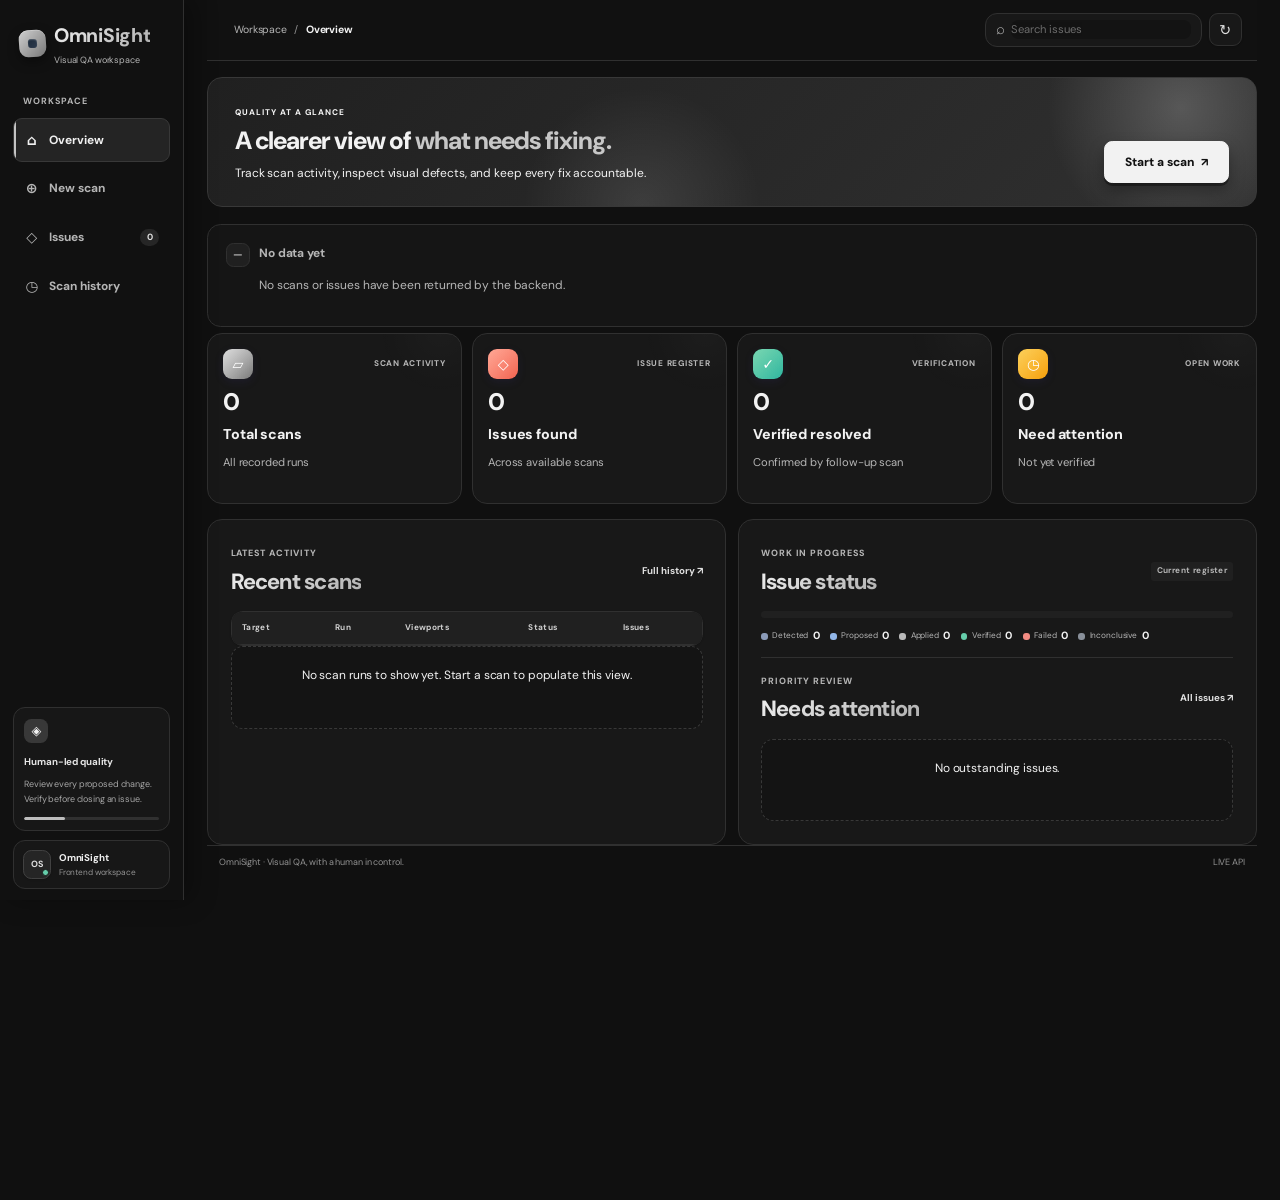
==== commit ff010423: "feat: add scan review checklist and accessibility improvements" ====
--- a/index.html
+++ b/index.html
@@ -112,33 +112,14 @@
 update();
 })();
 </script>
+<!-- Back To Top -->
+<button
+    id="backToTop"
+    class="back-to-top"
+    aria-label="Back to top"
+    title="Back to top"
+>
+    ↑
+</button>
 </body>
 </html>
-
-<div class="live-clock">
-    <span class="live-clock-dot"></span>
-    <time id="liveDateTime">Loading time...</time>
-</div>
-
-<script>
-    function updateLiveDateTime() {
-        const element = document.getElementById("liveDateTime");
-        if (!element) return;
-
-        const now = new Date();
-
-        element.dateTime = now.toISOString();
-        element.textContent = new Intl.DateTimeFormat("en-IN", {
-            dateStyle: "medium",
-            timeStyle: "medium",
-            hour12: true
-        }).format(now);
-    }
-
-    updateLiveDateTime();
-    setInterval(updateLiveDateTime, 1000);
-</script>
-<div class="search-shortcut-hint">
-  <span>TIP</span>
-  Press <kbd>/</kbd> to search
-</div>
--- a/style.css
+++ b/style.css
@@ -5563,4 +5563,42 @@
   border-radius: 5px;
   font: inherit;
   font-weight: 600;
+}
+/* Back To Top Button */
+
+.back-to-top {
+    position: fixed;
+    bottom: 25px;
+    left: 24px;
+    width: 44px;
+    height: 44px;
+    border: 1px solid var(--border-color, #30394b);
+    border-radius: 12px;
+    background: var(--card-bg, #151a27);
+    color: inherit;
+    font-size: 22px;
+    cursor: pointer;
+    opacity: 0;
+    visibility: hidden;
+    transform: translateY(10px);
+    transition: all 0.25s ease;
+    z-index: 998;
+}
+
+.back-to-top.visible {
+    opacity: 1;
+    visibility: visible;
+    transform: translateY(0);
+}
+
+.back-to-top:hover {
+    border-color: #38bdf8;
+    transform: translateY(-3px);
+}
+
+@media (max-width: 600px) {
+    .back-to-top {
+        left: 12px;
+        bottom: 12px;
+    }
 }
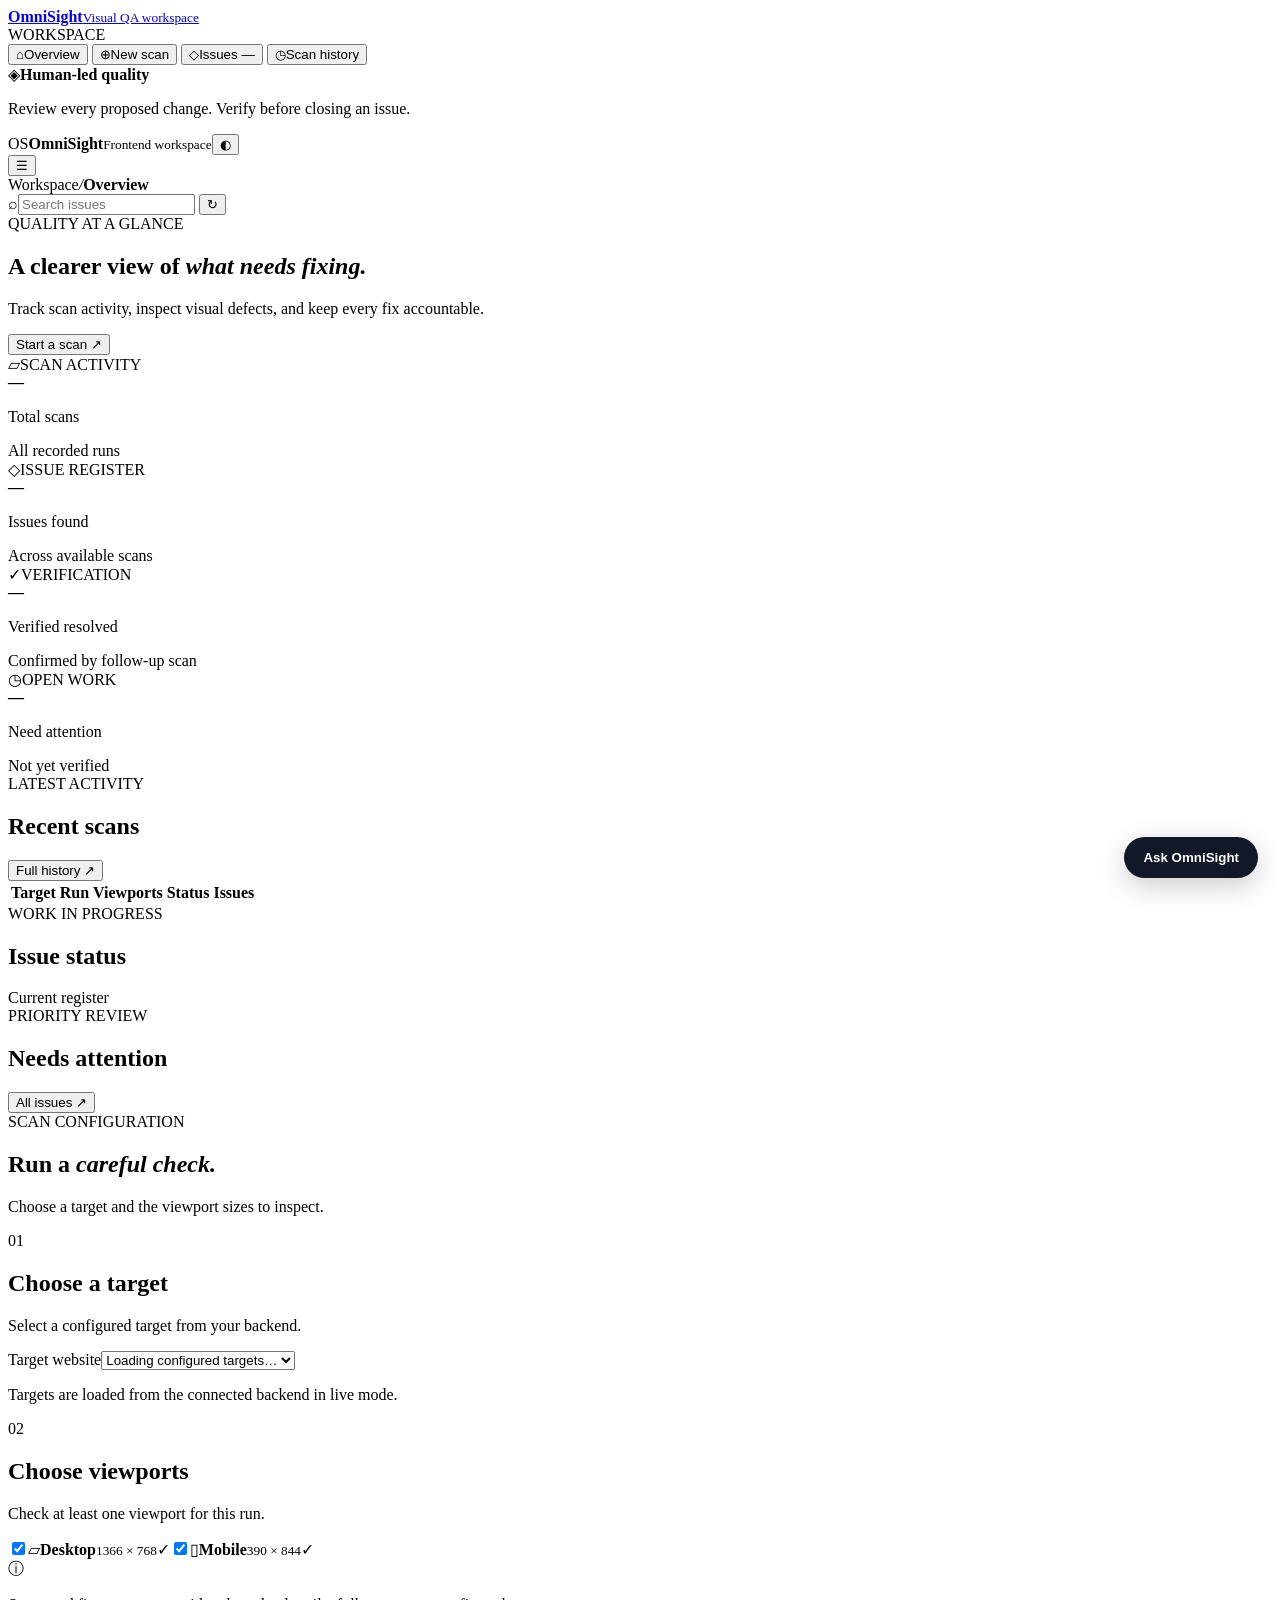
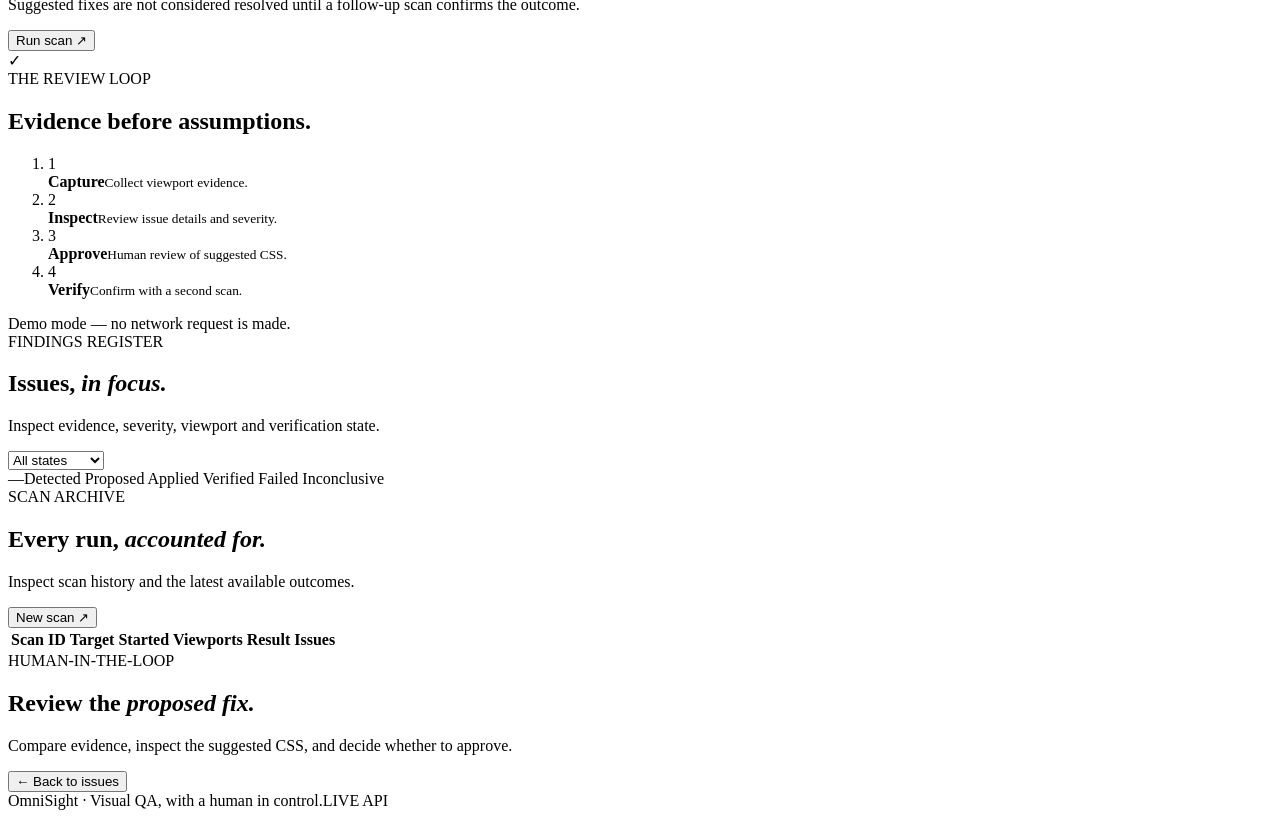
==== commit 55b4a60e: "Load responsive scan-aware Q&A widget in dashboard" ====
--- a/index.html
+++ b/index.html
@@ -99,6 +99,7 @@
 <div class="toast" id="toast" role="status" aria-live="polite"></div>
 <script src="api.js"></script>
 <script src="script.js"></script>
+<script src="qa-widget.js" defer></script>
 <script>
 (() => {
 const bar = document.getElementById("scrollProgress");
@@ -112,14 +113,5 @@
 update();
 })();
 </script>
-<!-- Back To Top -->
-<button
-    id="backToTop"
-    class="back-to-top"
-    aria-label="Back to top"
-    title="Back to top"
->
-    ↑
-</button>
 </body>
-</html>
+</html>
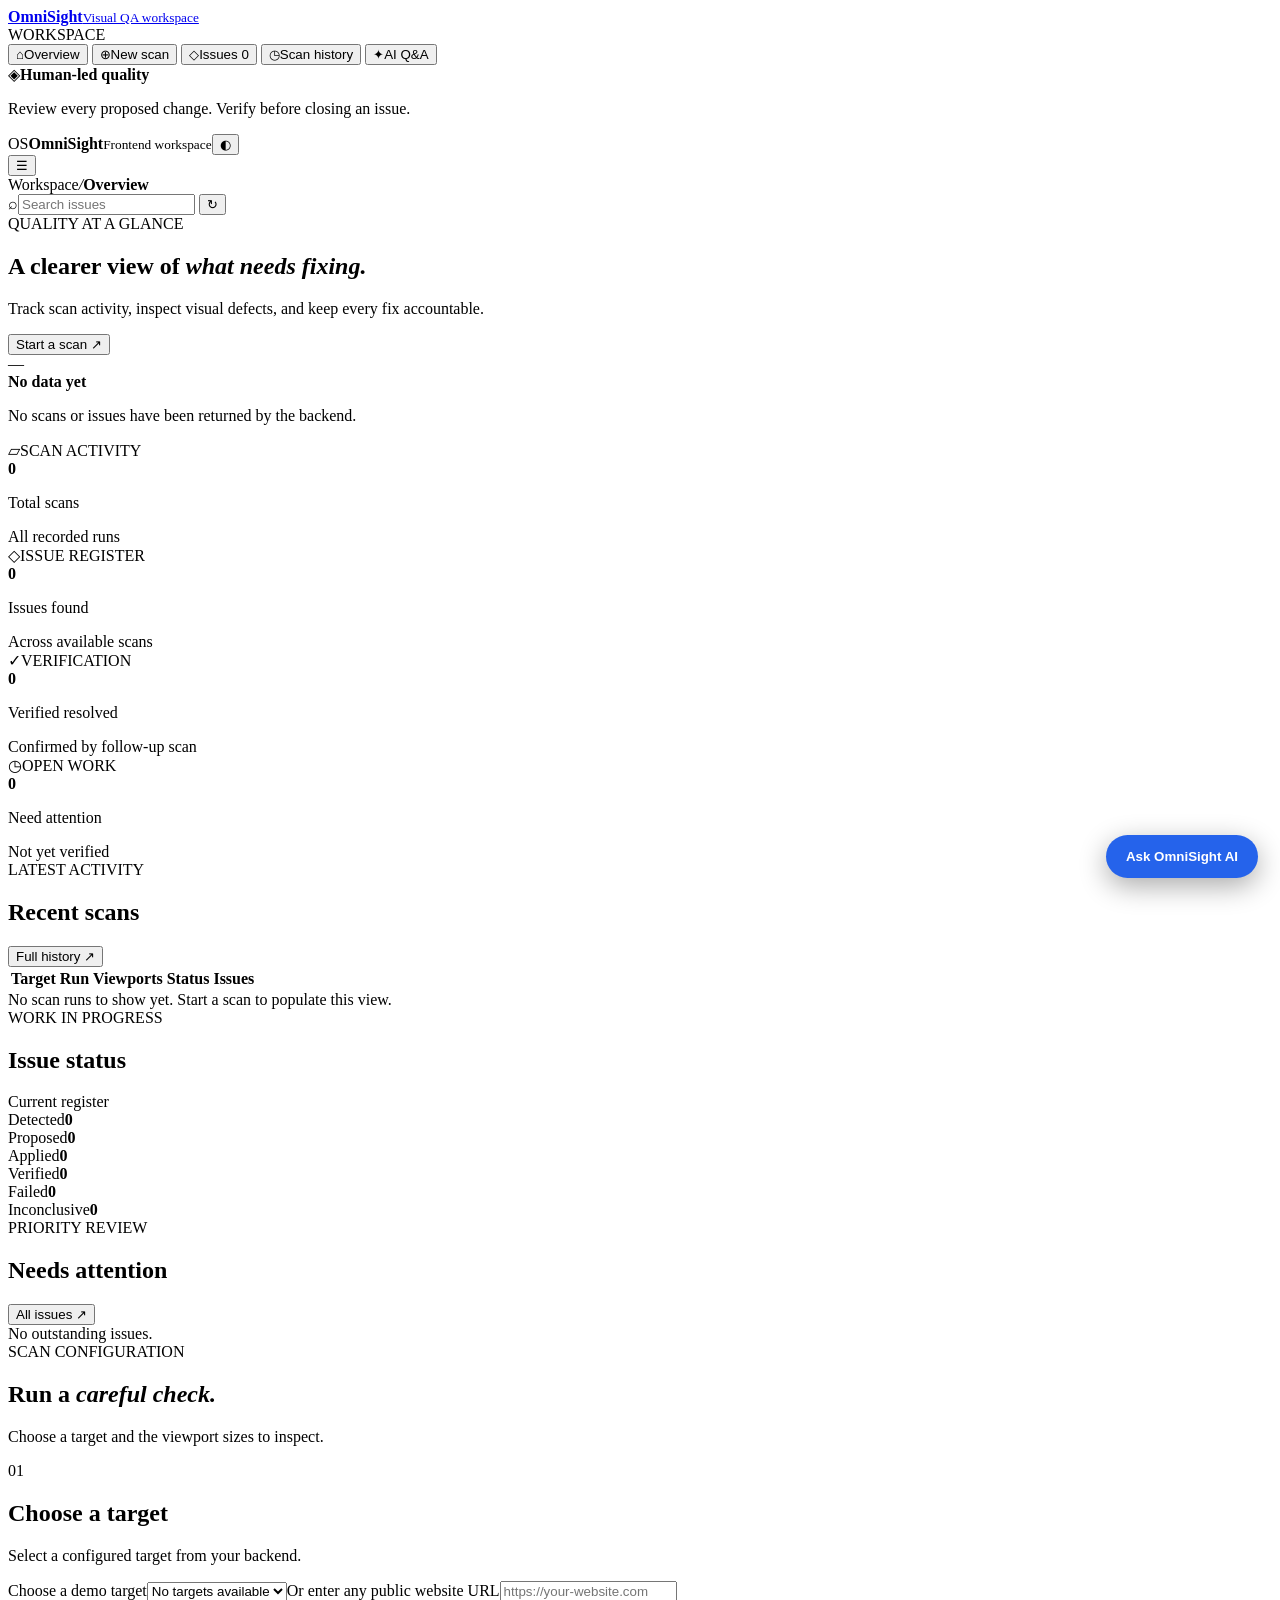
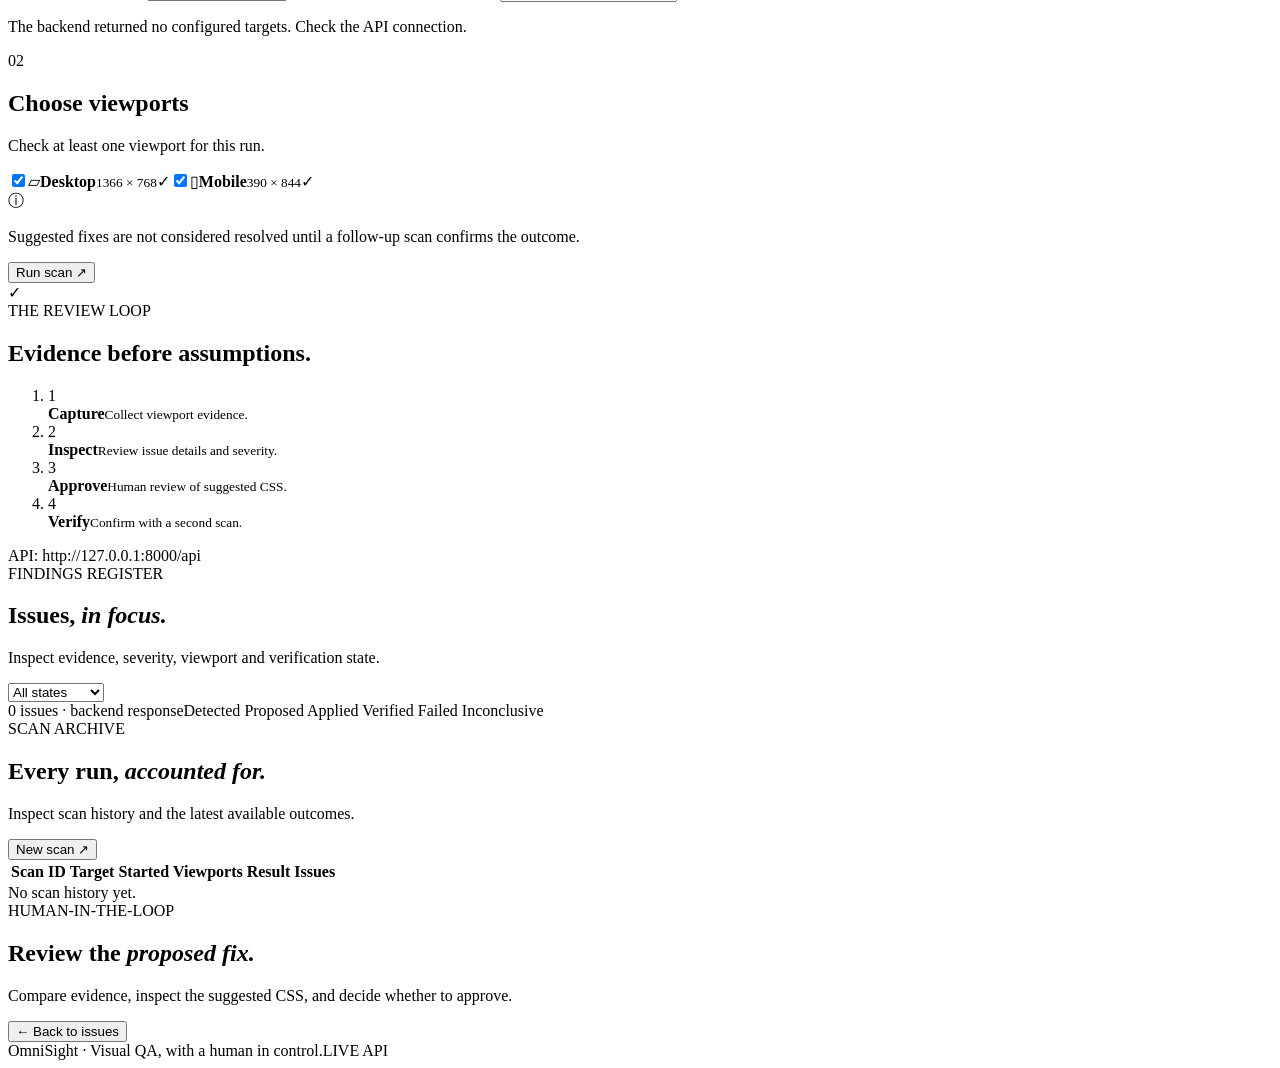
==== commit 75be0b42: "Add custom website URL input to scan form" ====
--- a/index.html
+++ b/index.html
@@ -67,7 +67,7 @@
       <div class="scan-layout">
         <form class="surface scan-form" id="scanForm">
           <div class="form-step"><span>01</span><div><h2>Choose a target</h2><p>Select a configured target from your backend.</p></div></div>
-          <label class="field-label" for="target">Target website</label><select id="target" required><option value="">Loading configured targets…</option></select><p class="field-help" id="targetHelp">Targets are loaded from the connected backend in live mode.</p>
+          <label class="field-label" for="target">Choose a demo target</label><select id="target"><option value="">Select a configured test page (optional)</option></select><label class="field-label" for="customTargetUrl">Or enter any public website URL</label><input id="customTargetUrl" type="url" inputmode="url" placeholder="https://your-website.com" autocomplete="url"><p class="field-help" id="targetHelp">Enter a public HTTP/HTTPS website or choose one of the local demo pages.</p>
           <div class="form-step step-spaced"><span>02</span><div><h2>Choose viewports</h2><p>Check at least one viewport for this run.</p></div></div>
           <div class="viewport-options"><label class="viewport-option"><input type="checkbox" id="desktopViewport" checked><span class="viewport-art desktop-art">▱</span><span><b>Desktop</b><small>1366 × 768</small></span><span class="checkmark">✓</span></label><label class="viewport-option"><input type="checkbox" id="mobileViewport" checked><span class="viewport-art mobile-art">▯</span><span><b>Mobile</b><small>390 × 844</small></span><span class="checkmark">✓</span></label></div>
           <div class="notice"><span>ⓘ</span><p>Suggested fixes are not considered resolved until a follow-up scan confirms the outcome.</p></div>
@@ -97,6 +97,7 @@
   </main>
 </div>
 <div class="toast" id="toast" role="status" aria-live="polite"></div>
+<script src="config.js"></script>
 <script src="api.js"></script>
 <script src="script.js"></script>
 <script src="qa-widget.js" defer></script>
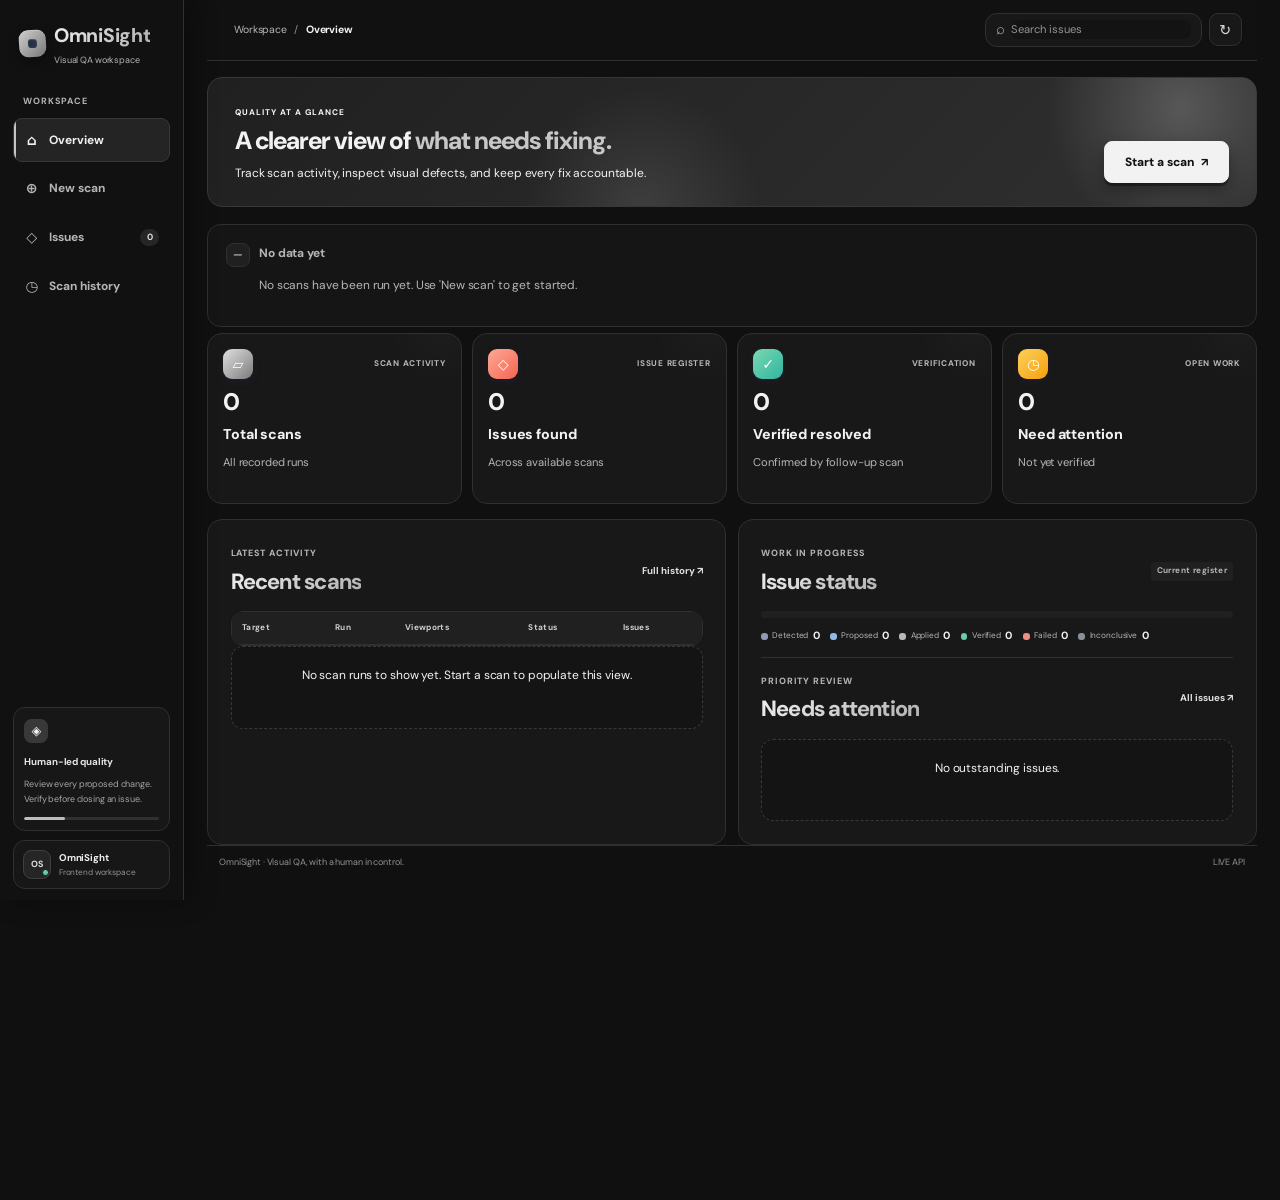
==== commit 31f45f74: "feat: verified state persistence, inference optimisation, UI grouping, and dead-code cleanup FEATURE" ====
--- a/index.html
+++ b/index.html
@@ -1,118 +1,134 @@
-<!doctype html>
-<html lang="en">
-<head>
-<meta charset="utf-8">
-<meta name="viewport" content="width=device-width,initial-scale=1">
-<meta name="theme-color" content="#f3f4f6">
-<title>OmniSight — Visual QA</title>
-<link rel="preconnect" href="https://fonts.googleapis.com">
-<link rel="preconnect" href="https://fonts.gstatic.com" crossorigin>
-<link href="https://fonts.googleapis.com/css2?family=DM+Sans:wght@400;500;600;700&family=Playfair+Display:wght@500;600;700&display=swap" rel="stylesheet">
-<link rel="stylesheet" href="style.css">
-</head>
-<body>
-<div class="scroll-progress" id="scrollProgress" aria-hidden="true">
-  <div class="scroll-progress-fill"></div></div>
-<div class="app-shell">
-  <aside class="sidebar" id="sidebar">
-    <a class="brand" href="#overview" data-page="overview" aria-label="OmniSight overview">
-      <span class="brand-mark"><i></i></span><span><b>OmniSight</b><small>Visual QA workspace</small></span>
-    </a>
-    <div class="workspace-label">WORKSPACE</div>
-    <nav aria-label="Main navigation">
-      <button class="nav-link active" data-page="overview"><span class="nav-icon">⌂</span>Overview</button>
-      <button class="nav-link" data-page="scan"><span class="nav-icon">⊕</span>New scan</button>
-      <button class="nav-link" data-page="issues"><span class="nav-icon">◇</span>Issues <span class="nav-count" id="navIssueCount">—</span></button>
-      <button class="nav-link" data-page="history"><span class="nav-icon">◷</span>Scan history</button>
-    </nav>
-    <div class="sidebar-bottom">
-      <div class="privacy-card"><span class="privacy-icon">◈</span><b>Human-led quality</b><p>Review every proposed change. Verify before closing an issue.</p><div class="privacy-rule"><i></i></div></div>
-      <div class="profile"><span class="avatar">OS</span><span><b>OmniSight</b><small>Frontend workspace</small></span><button id="themeToggle" class="theme-mini" aria-label="Toggle appearance">◐</button></div>
-    </div>
-  </aside>
-
-  <main class="main">
-    <header class="topbar">
-      <button
-        class="mobile-menu"
-        id="mobileMenu"
-        aria-label="Open navigation"
-        aria-controls="sidebar"
-        aria-expanded="false"
-      >☰</button>
-      <div class="breadcrumbs"><span>Workspace</span><i>/</i><b id="breadcrumb">Overview</b></div>
-      <div class="top-actions">
-        <label class="searchbox"><span>⌕</span><input id="globalSearch" type="search" placeholder="Search issues" aria-label="Search issues and scans"></label>
-        <button class="icon-button" id="refreshButton" aria-label="Refresh dashboard" title="Refresh data">↻</button>
-      </div>
-    </header>
-
-    <section class="page active" id="page-overview">
-      <div class="page-heading"><div><span class="eyebrow">QUALITY AT A GLANCE</span><h1>A clearer view of <em>what needs fixing.</em></h1><p>Track scan activity, inspect visual defects, and keep every fix accountable.</p></div><button class="button button-dark" data-page="scan">Start a scan <span>↗</span></button></div>
-      <div class="state-panel" id="dashboardState" aria-live="polite" hidden></div>
-      <section class="metric-grid" id="metricGrid" aria-label="Dashboard metrics">
-        <article class="metric-card"><div class="metric-top"><span class="metric-icon icon-indigo">▱</span><span class="metric-label">SCAN ACTIVITY</span></div><strong id="metricScans">—</strong><p>Total scans</p><div class="metric-foot">All recorded runs</div></article>
-        <article class="metric-card"><div class="metric-top"><span class="metric-icon icon-coral">◇</span><span class="metric-label">ISSUE REGISTER</span></div><strong id="metricIssues">—</strong><p>Issues found</p><div class="metric-foot">Across available scans</div></article>
-        <article class="metric-card"><div class="metric-top"><span class="metric-icon icon-mint">✓</span><span class="metric-label">VERIFICATION</span></div><strong id="metricVerified">—</strong><p>Verified resolved</p><div class="metric-foot">Confirmed by follow-up scan</div></article>
-        <article class="metric-card"><div class="metric-top"><span class="metric-icon icon-amber">◷</span><span class="metric-label">OPEN WORK</span></div><strong id="metricAttention">—</strong><p>Need attention</p><div class="metric-foot">Not yet verified</div></article>
-      </section>
-      <div class="dashboard-grid">
-        <section class="surface recent-surface"><div class="section-heading"><div><span class="eyebrow">LATEST ACTIVITY</span><h2>Recent scans</h2></div><button class="text-link" data-page="history">Full history ↗</button></div><div class="table-wrap"><table><thead><tr><th>Target</th><th>Run</th><th>Viewports</th><th>Status</th><th>Issues</th></tr></thead><tbody id="recentScans"></tbody></table></div><div class="empty-state" id="recentEmpty" hidden>No scan runs to show yet. Start a scan to populate this view.</div></section>
-        <section class="surface status-surface"><div class="section-heading"><div><span class="eyebrow">WORK IN PROGRESS</span><h2>Issue status</h2></div><span class="mini-label">Current register</span></div><div id="statusBreakdown" class="status-breakdown"></div><div class="status-legend" id="statusLegend"></div><div class="section-divider"></div><div class="section-heading compact"><div><span class="eyebrow">PRIORITY REVIEW</span><h2>Needs attention</h2></div><button class="text-link" data-page="issues">All issues ↗</button></div><div id="priorityIssues"></div><div class="empty-state" id="priorityEmpty" hidden>No outstanding issues.</div></section>
-      </div>
-    </section>
-
-    <section class="page" id="page-scan">
-      <div class="page-heading"><div><span class="eyebrow">SCAN CONFIGURATION</span><h1>Run a <em>careful check.</em></h1><p>Choose a target and the viewport sizes to inspect.</p></div></div>
-      <div class="scan-layout">
-        <form class="surface scan-form" id="scanForm">
-          <div class="form-step"><span>01</span><div><h2>Choose a target</h2><p>Select a configured target from your backend.</p></div></div>
-          <label class="field-label" for="target">Choose a demo target</label><select id="target"><option value="">Select a configured test page (optional)</option></select><label class="field-label" for="customTargetUrl">Or enter any public website URL</label><input id="customTargetUrl" type="url" inputmode="url" placeholder="https://your-website.com" autocomplete="url"><p class="field-help" id="targetHelp">Enter a public HTTP/HTTPS website or choose one of the local demo pages.</p>
-          <div class="form-step step-spaced"><span>02</span><div><h2>Choose viewports</h2><p>Check at least one viewport for this run.</p></div></div>
-          <div class="viewport-options"><label class="viewport-option"><input type="checkbox" id="desktopViewport" checked><span class="viewport-art desktop-art">▱</span><span><b>Desktop</b><small>1366 × 768</small></span><span class="checkmark">✓</span></label><label class="viewport-option"><input type="checkbox" id="mobileViewport" checked><span class="viewport-art mobile-art">▯</span><span><b>Mobile</b><small>390 × 844</small></span><span class="checkmark">✓</span></label></div>
-          <div class="notice"><span>ⓘ</span><p>Suggested fixes are not considered resolved until a follow-up scan confirms the outcome.</p></div>
-          <button class="button button-dark button-full" id="runScanButton" type="submit">Run scan <span>↗</span></button><div class="form-feedback" id="scanFeedback" role="status"></div>
-        </form>
-        <aside class="surface scan-aside"><div class="aside-illustration"><div class="aside-orbit"></div><div class="aside-screen"><span></span><span></span><span></span><i></i></div><div class="aside-check">✓</div></div><span class="eyebrow">THE REVIEW LOOP</span><h2>Evidence before assumptions.</h2><ol class="workflow"><li><span>1</span><div><b>Capture</b><small>Collect viewport evidence.</small></div></li><li><span>2</span><div><b>Inspect</b><small>Review issue details and severity.</small></div></li><li><span>3</span><div><b>Approve</b><small>Human review of suggested CSS.</small></div></li><li><span>4</span><div><b>Verify</b><small>Confirm with a second scan.</small></div></li></ol><div class="aside-foot" id="scanModeFoot">Demo mode — no network request is made.</div></aside>
-      </div>
-    </section>
-
-    <section class="page" id="page-issues">
-      <div class="page-heading"><div><span class="eyebrow">FINDINGS REGISTER</span><h1>Issues, <em>in focus.</em></h1><p>Inspect evidence, severity, viewport and verification state.</p></div><div class="heading-tools"><select id="statusFilter" aria-label="Filter issues by status"><option value="all">All states</option><option value="detected">Detected</option><option value="proposed">Proposed</option><option value="applied">Applied</option><option value="verified">Verified</option><option value="failed">Failed</option><option value="inconclusive">Inconclusive</option></select></div></div>
-      <div class="filter-summary"><span id="issueSummary">—</span><span class="state-key"><i class="key-dot detected"></i>Detected <i class="key-dot proposed"></i>Proposed <i class="key-dot applied"></i>Applied <i class="key-dot verified"></i>Verified <i class="key-dot failed"></i>Failed <i class="key-dot inconclusive"></i>Inconclusive</span></div>
-      <div class="surface issue-list" id="issueList"></div><div class="state-panel" id="issuesState" aria-live="polite" hidden></div>
-    </section>
-
-    <section class="page" id="page-history">
-      <div class="page-heading"><div><span class="eyebrow">SCAN ARCHIVE</span><h1>Every run, <em>accounted for.</em></h1><p>Inspect scan history and the latest available outcomes.</p></div><button class="button button-dark" data-page="scan">New scan <span>↗</span></button></div>
-      <div class="surface history-surface"><div class="table-wrap"><table><thead><tr><th>Scan ID</th><th>Target</th><th>Started</th><th>Viewports</th><th>Result</th><th>Issues</th></tr></thead><tbody id="historyRows"></tbody></table></div><div class="empty-state" id="historyEmpty" hidden>No scan history yet.</div><div class="state-panel" id="historyState" hidden></div></div>
-    </section>
-
-    <section class="page" id="page-review">
-      <div class="page-heading"><div><span class="eyebrow">HUMAN-IN-THE-LOOP</span><h1>Review the <em>proposed fix.</em></h1><p>Compare evidence, inspect the suggested CSS, and decide whether to approve.</p></div><button class="button button-light" id="backToIssues">← Back to issues</button></div>
-      <div id="reviewState" class="state-panel" hidden></div>
-      <div class="review-grid" id="reviewContent"></div>
-    </section>
-    <footer class="app-footer"><span>OmniSight <i>·</i> Visual QA, with a human in control.</span><span id="footerMode">LIVE API</span></footer>
-  </main>
-</div>
-<div class="toast" id="toast" role="status" aria-live="polite"></div>
-<script src="config.js"></script>
-<script src="api.js"></script>
-<script src="script.js"></script>
-<script src="qa-widget.js" defer></script>
-<script>
-(() => {
-const bar = document.getElementById("scrollProgress");
-const update = () => {
-  const root = document.documentElement;
-  const max = root.scrollHeight - root.clientHeight;
-  bar.style.transform = `scaleX(${max > 0 ? root.scrollTop / max : 0})`;
-};
-window.addEventListener("scroll", update, { passive: true });
-window.addEventListener("resize", update);
-update();
-})();
-</script>
-</body>
+<!doctype html>
+<html lang="en">
+<head>
+<meta charset="utf-8">
+<meta name="viewport" content="width=device-width,initial-scale=1">
+<meta name="theme-color" content="#f3f4f6">
+<title>OmniSight — Visual QA</title>
+<link rel="icon" href="data:image/svg+xml,<svg xmlns='http://www.w3.org/2000/svg' viewBox='0 0 32 32'><rect width='32' height='32' rx='8' fill='%231e293b'/><circle cx='16' cy='16' r='8' fill='none' stroke='%2338bdf8' stroke-width='2.5'/><circle cx='16' cy='16' r='3' fill='%2338bdf8'/></svg>">
+<link rel="preconnect" href="https://fonts.googleapis.com">
+<link rel="preconnect" href="https://fonts.gstatic.com" crossorigin>
+<link href="https://fonts.googleapis.com/css2?family=DM+Sans:wght@400;500;600;700&family=Playfair+Display:wght@500;600;700&display=swap" rel="stylesheet">
+<link rel="stylesheet" href="style.css?v=20261112c">
+</head>
+<body>
+<div class="scroll-progress" id="scrollProgress" aria-hidden="true">
+  <div class="scroll-progress-fill"></div></div>
+<div class="app-shell">
+  <aside class="sidebar" id="sidebar">
+    <a class="brand" href="#overview" data-page="overview" aria-label="OmniSight overview">
+      <span class="brand-mark"><i></i></span><span><b>OmniSight</b><small>Visual QA workspace</small></span>
+    </a>
+    <div class="workspace-label">WORKSPACE</div>
+    <nav aria-label="Main navigation">
+      <button class="nav-link active" data-page="overview"><span class="nav-icon">⌂</span>Overview</button>
+      <button class="nav-link" data-page="scan"><span class="nav-icon">⊕</span>New scan</button>
+      <button class="nav-link" data-page="issues"><span class="nav-icon">◇</span>Issues <span class="nav-count" id="navIssueCount">—</span></button>
+      <button class="nav-link" data-page="history"><span class="nav-icon">◷</span>Scan history</button>
+    </nav>
+    <div class="sidebar-bottom">
+      <div class="privacy-card"><span class="privacy-icon">◈</span><b>Human-led quality</b><p>Review every proposed change. Verify before closing an issue.</p><div class="privacy-rule"><i></i></div></div>
+      <div class="profile"><span class="avatar">OS</span><span><b>OmniSight</b><small>Frontend workspace</small></span><button id="themeToggle" class="theme-mini" aria-label="Toggle appearance">◐</button></div>
+    </div>
+  </aside>
+
+  <main class="main">
+    <header class="topbar">
+      <button
+        class="mobile-menu"
+        id="mobileMenu"
+        aria-label="Open navigation"
+        aria-controls="sidebar"
+        aria-expanded="false"
+      >☰</button>
+      <div class="breadcrumbs"><span>Workspace</span><i>/</i><b id="breadcrumb">Overview</b></div>
+      <div class="top-actions">
+        <label class="searchbox"><span>⌕</span><input id="globalSearch" type="search" placeholder="Search issues" aria-label="Search issues and scans"></label>
+        <button class="icon-button" id="refreshButton" aria-label="Refresh dashboard" title="Refresh data">↻</button>
+      </div>
+    </header>
+
+    <section class="page active" id="page-overview">
+      <div class="page-heading"><div><span class="eyebrow">QUALITY AT A GLANCE</span><h1>A clearer view of <em>what needs fixing.</em></h1><p>Track scan activity, inspect visual defects, and keep every fix accountable.</p></div><button class="button button-dark" data-page="scan">Start a scan <span>↗</span></button></div>
+      <div class="state-panel" id="dashboardState" aria-live="polite" hidden></div>
+      <section class="metric-grid" id="metricGrid" aria-label="Dashboard metrics">
+        <article class="metric-card"><div class="metric-top"><span class="metric-icon icon-indigo">▱</span><span class="metric-label">SCAN ACTIVITY</span></div><strong id="metricScans">—</strong><p>Total scans</p><div class="metric-foot">All recorded runs</div></article>
+        <article class="metric-card"><div class="metric-top"><span class="metric-icon icon-coral">◇</span><span class="metric-label">ISSUE REGISTER</span></div><strong id="metricIssues">—</strong><p>Issues found</p><div class="metric-foot">Across available scans</div></article>
+        <article class="metric-card"><div class="metric-top"><span class="metric-icon icon-mint">✓</span><span class="metric-label">VERIFICATION</span></div><strong id="metricVerified">—</strong><p>Verified resolved</p><div class="metric-foot">Confirmed by follow-up scan</div></article>
+        <article class="metric-card"><div class="metric-top"><span class="metric-icon icon-amber">◷</span><span class="metric-label">OPEN WORK</span></div><strong id="metricAttention">—</strong><p>Need attention</p><div class="metric-foot">Not yet verified</div></article>
+      </section>
+      <div class="dashboard-grid">
+        <section class="surface recent-surface"><div class="section-heading"><div><span class="eyebrow">LATEST ACTIVITY</span><h2>Recent scans</h2></div><button class="text-link" data-page="history">Full history ↗</button></div><div class="table-wrap"><table><thead><tr><th>Target</th><th>Run</th><th>Viewports</th><th>Status</th><th>Issues</th></tr></thead><tbody id="recentScans"></tbody></table></div><div class="empty-state" id="recentEmpty" hidden>No scan runs to show yet. Start a scan to populate this view.</div></section>
+        <section class="surface status-surface"><div class="section-heading"><div><span class="eyebrow">WORK IN PROGRESS</span><h2>Issue status</h2></div><span class="mini-label">Current register</span></div><div id="statusBreakdown" class="status-breakdown"></div><div class="status-legend" id="statusLegend"></div><div class="section-divider"></div><div class="section-heading compact"><div><span class="eyebrow">PRIORITY REVIEW</span><h2>Needs attention</h2></div><button class="text-link" data-page="issues">All issues ↗</button></div><div id="priorityIssues"></div><div class="empty-state" id="priorityEmpty" hidden>No outstanding issues.</div></section>
+      </div>
+    </section>
+
+    <section class="page" id="page-scan">
+      <div class="page-heading"><div><span class="eyebrow">SCAN CONFIGURATION</span><h1>Run a <em>careful check.</em></h1><p>Choose a target and the viewport sizes to inspect.</p></div></div>
+      <div class="scan-layout">
+        <form class="surface scan-form" id="scanForm">
+          <div class="form-step"><span>01</span><div><h2>Choose a target</h2><p>Select a configured target from your backend.</p></div></div>
+          <label class="field-label" for="target">Choose a demo target</label><select id="target"><option value="">Select a configured test page (optional)</option></select><label class="field-label" for="customTargetUrl">Or enter any public website URL</label><input id="customTargetUrl" type="url" inputmode="url" placeholder="https://your-website.com" autocomplete="url"><p class="field-help" id="targetHelp">Enter a public HTTP/HTTPS website or choose one of the local demo pages.</p>
+          <div class="form-step step-spaced"><span>02</span><div><h2>Choose viewports</h2><p>Check at least one viewport for this run.</p></div></div>
+          <div class="viewport-options"><label class="viewport-option"><input type="checkbox" id="desktopViewport" checked><span class="viewport-art desktop-art">▱</span><span><b>Desktop</b><small>1366 × 768</small></span><span class="checkmark">✓</span></label><label class="viewport-option"><input type="checkbox" id="mobileViewport" checked><span class="viewport-art mobile-art">▯</span><span><b>Mobile</b><small>390 × 844</small></span><span class="checkmark">✓</span></label></div>
+          <div class="notice"><span>ⓘ</span><p>Suggested fixes are not considered resolved until a follow-up scan confirms the outcome.</p></div>
+          <button class="button button-dark button-full" id="runScanButton" type="submit">Run scan <span>↗</span></button><div class="form-feedback" id="scanFeedback" role="status"></div>
+        </form>
+        <aside class="surface scan-aside"><div class="aside-illustration"><div class="aside-orbit"></div><div class="aside-screen"><span></span><span></span><span></span><i></i></div><div class="aside-check">✓</div></div><span class="eyebrow">THE REVIEW LOOP</span><h2>Evidence before assumptions.</h2><ol class="workflow"><li><span>1</span><div><b>Capture</b><small>Collect viewport evidence.</small></div></li><li><span>2</span><div><b>Inspect</b><small>Review issue details and severity.</small></div></li><li><span>3</span><div><b>Approve</b><small>Human review of suggested CSS.</small></div></li><li><span>4</span><div><b>Verify</b><small>Confirm with a second scan.</small></div></li></ol><div class="aside-foot" id="scanModeFoot">Demo mode — no network request is made.</div></aside>
+      </div>
+    </section>
+
+    <section class="page" id="page-issues">
+      <div class="page-heading"><div><span class="eyebrow">FINDINGS REGISTER</span><h1>Issues, <em>in focus.</em></h1><p>Inspect evidence, severity, viewport and verification state.</p></div><div class="heading-tools"><select id="statusFilter" aria-label="Filter issues by status"><option value="all">All states</option><option value="detected">Detected</option><option value="proposed">Proposed</option><option value="applied">Applied</option><option value="verified">Verified</option><option value="failed">Failed</option><option value="inconclusive">Inconclusive</option></select></div></div>
+      <div class="filter-summary"><span id="issueSummary">—</span><span class="state-key"><i class="key-dot detected"></i>Detected <i class="key-dot proposed"></i>Proposed <i class="key-dot applied"></i>Applied <i class="key-dot verified"></i>Verified <i class="key-dot failed"></i>Failed <i class="key-dot inconclusive"></i>Inconclusive</span></div>
+      <div class="issues-grouped-list" id="issueList"></div><div class="state-panel" id="issuesState" aria-live="polite" hidden></div>
+    </section>
+
+    <section class="page" id="page-history">
+      <div class="page-heading"><div><span class="eyebrow">SCAN ARCHIVE</span><h1>Every run, <em>accounted for.</em></h1><p>Inspect scan history and compare results between runs.</p></div><button class="button button-dark" data-page="scan">New scan <span>↗</span></button></div>
+      <div class="surface history-surface"><div class="table-wrap"><table><thead><tr><th>Scan ID</th><th>Target</th><th>Started</th><th>Viewports</th><th>Result</th><th>Issues</th><th>Actions</th></tr></thead><tbody id="historyRows"></tbody></table></div><div class="empty-state" id="historyEmpty" hidden>No scan history yet.</div><div class="state-panel" id="historyState" hidden></div></div>
+      <div class="surface compare-surface" id="comparePanel" style="margin-top:1.5rem">
+        <div class="section-heading"><div><span class="eyebrow">COMPARE SCANS</span><h2>Diff two runs</h2></div></div>
+        <div class="compare-controls">
+          <label class="field-label" for="compareA">Scan A</label>
+          <select id="compareA"><option value="">Select scan A</option></select>
+          <label class="field-label" for="compareB">Scan B (newer)</label>
+          <select id="compareB"><option value="">Select scan B</option></select>
+          <button class="button button-dark" id="runCompareBtn">Compare scans →</button>
+        </div>
+        <div id="compareResult" class="compare-result" hidden></div>
+      </div>
+    </section>
+
+    <section class="page" id="page-review">
+      <div class="page-heading"><div><span class="eyebrow">HUMAN-IN-THE-LOOP</span><h1>Review the <em>proposed fix.</em></h1><p>Compare evidence, inspect the suggested CSS, and decide whether to approve.</p></div><div style="display:flex;gap:0.75rem;align-items:center"><button class="button button-light" id="exportScanBtn" title="Export report as JSON" style="display:none">Export report ↓</button><button class="button button-light" id="backToIssues">← Back to issues</button></div></div>
+      <div id="reviewState" class="state-panel" hidden></div>
+      <div class="review-grid" id="reviewContent"></div>
+    </section>
+
+    <section class="page" id="page-scandetail">
+      <div class="page-heading"><div><span class="eyebrow">SCAN DETAIL</span><h1>Scan <em>evidence.</em></h1><p>Screenshots, metrics, and all captured data for this scan.</p></div><div style="display:flex;gap:0.75rem"><button class="button button-dark" id="exportDetailBtn">Export report ↓</button><button class="button button-light" id="backToHistory">← Back to history</button></div></div>
+      <div id="scanDetailContent"></div>
+    </section>
+    <footer class="app-footer"><span>OmniSight <i>·</i> Visual QA, with a human in control.</span><span id="footerMode">LIVE API</span></footer>
+  </main>
+</div>
+<div class="toast" id="toast" role="status" aria-live="polite"></div>
+<script src="config.js?v=20261112c"></script>
+<script src="api.js?v=20261112c"></script>
+<script src="script.js?v=20261112c"></script>
+<script>
+(() => {
+const bar = document.getElementById("scrollProgress");
+const update = () => {
+  const root = document.documentElement;
+  const max = root.scrollHeight - root.clientHeight;
+  bar.style.transform = `scaleX(${max > 0 ? root.scrollTop / max : 0})`;
+};
+window.addEventListener("scroll", update, { passive: true });
+window.addEventListener("resize", update);
+update();
+})();
+</script>
+</body>
 </html>
--- a/style.css
+++ b/style.css
@@ -0,0 +1,5620 @@
+/* ==========================================================================
+   OmniSight — Visual QA dashboard
+   Single consolidated stylesheet: light pastel theme (default) + dark theme.
+
+   Dark theme is applied by any of:  body.dark · body.dark-mode ·
+   body[data-theme="dark"] · :root.dark · :root[data-theme="dark"]
+   (this file only styles the mechanism; script.js decides when to set it).
+
+   Sections
+   1. Theme tokens (light, dark)
+   2. Base
+   3. Layout: sidebar, topbar
+   4. Controls: buttons, links
+   5. Page heading + overview hero
+   6. Metric cards
+   7. Surfaces, dashboard, tables, status
+   8. Issue list
+   9. Scan form + aside
+  10. Review page
+  11. Toast, utilities, footer
+  12. Responsive (1280 / 1100 / 900 / 700 / 560 / 380)
+  13. Reduced motion
+   ========================================================================== */
+
+
+/* ==========================================================================
+   1. THEME TOKENS
+   ========================================================================== */
+
+:root {
+  color-scheme: light;
+  --font-sans: "DM Sans", system-ui, -apple-system, "Segoe UI", Roboto, sans-serif;
+
+  /* Neutrals */
+  --bg: #F5F4FB;
+  --surface: #FFFFFF;
+  --surface-hover: #FBFAFF;
+  --surface-soft: #F1EFFC;
+  --border: #E6E3F5;
+  --border-strong: #D2CDEE;
+  --text-main: #231F3D;
+  --text-secondary: #5C5F7E;
+  --text-muted: #74789A;
+  --highlight: rgba(255, 255, 255, 0.9);
+
+  /* Brand */
+  --primary: #7C6CF2;
+  --primary-deep: #5B49D6;
+  --primary-text: #5B49D6;
+  --primary-soft: #EEEAFE;
+  --accent-blue: #5E92F5;
+  --accent-green: #4FC4A0;
+  --accent-coral: #FF8A72;
+  --accent-peach: #FFE9DC;
+  --accent-mint: #DDF7EB;
+
+  /* Gradients */
+  --gradient-primary: linear-gradient(135deg, #7C6CF2, #5E92F5);
+  --gradient-text: linear-gradient(135deg, #6A58E6, #4F86EE);
+  --gradient-hero: linear-gradient(125deg, #6A57E8 0%, #7A68F0 45%, #4F86EE 100%);
+  --gradient-soft: linear-gradient(135deg, #EEEAFE, #FBFAFF);
+
+  /* Chrome */
+  --sidebar-bg: linear-gradient(160deg, #FFFFFF, #F6F5FD);
+  --topbar-bg: rgba(255, 255, 255, 0.86);
+  --aside-bg: linear-gradient(135deg, #FAF9FF, #F3F6FE);
+  --input-bg: #FFFFFF;
+  --track-bg: #DCD9EE;
+  --shimmer: rgba(124, 108, 242, 0.12);
+  --glow: rgba(124, 108, 242, 0.10);
+
+  /* Shadows (lavender-tinted) */
+  --shadow-xs: 0 1px 2px rgba(52, 44, 110, 0.05);
+  --shadow-sm: 0 2px 6px rgba(52, 44, 110, 0.07);
+  --shadow-md: 0 6px 16px rgba(52, 44, 110, 0.08);
+  --shadow-lg: 0 12px 28px rgba(52, 44, 110, 0.12);
+  --shadow-xl: 0 18px 40px rgba(52, 44, 110, 0.16);
+  --depth-shadow-hover: 0 16px 36px rgba(52, 44, 110, 0.16), 0 6px 14px rgba(52, 44, 110, 0.08);
+  --sidebar-shadow: rgba(52, 44, 110, 0.06);
+
+  /* Radii */
+  --radius-xs: 4px;
+  --radius-sm: 8px;
+  --radius-md: 12px;
+  --radius-lg: 16px;
+  --radius-xl: 20px;
+  --radius-2xl: 26px;
+
+  /* Motion */
+  --transition-fast: 0.18s ease;
+  --transition-normal: 0.24s ease;
+  --transition-slow: 0.36s ease;
+
+  /* Issue states: solid colour + readable text colour */
+  --st-detected: #8B9BB8;      --st-detected-text: #4A566B;
+  --st-proposed: #779BE9;      --st-proposed-text: #3A5BC1;
+  --st-applied: #A48BE6;       --st-applied-text: #6B4FC4;
+  --st-verified: #4FC4A0;      --st-verified-text: #11745B;
+  --st-failed: #F0766C;        --st-failed-text: #B3453F;
+  --st-inconclusive: #C9CED8;  --st-inconclusive-text: #5F6B7A;
+
+  /* Metric card tones: scan = soft blue, critical = coral,
+     verified = mint/teal, warnings = peach/amber */
+  --m-indigo-bg: linear-gradient(150deg, #EBF1FF, #E4E1FD);
+  --m-indigo-bd: #CBD6FA;
+  --m-coral-bg: linear-gradient(150deg, #FFEFEA, #FFE1D9);
+  --m-coral-bd: #FBCFC4;
+  --m-mint-bg: linear-gradient(150deg, #E8F8F2, #D9F3EA);
+  --m-mint-bd: #BDE7D6;
+  --m-amber-bg: linear-gradient(150deg, #FFF4E4, #FFE9D1);
+  --m-amber-bd: #F8DDB7;
+
+  /* Warning notice */
+  --warn-bg: rgba(245, 158, 11, 0.10);
+  --warn-bd: rgba(217, 119, 6, 0.40);
+  --warn-accent: #D97706;
+  --warn-text: #B45309;
+
+  /* Illustration + code */
+  --illus-bg: radial-gradient(ellipse at center, #E8ECF6, #F4F6FB 70%);
+  --screen-border: #2D3A52;
+  --screen-bg: #FBFCFF;
+  --screen-line: #DCE2ED;
+  --check-bg: #DFF5EC;
+  --check-text: #19886A;
+  --thumb-bg: linear-gradient(135deg, #F8F9FC, #F1F2F9);
+  --thumb-bar: #E8EAF6;
+  --code-bg: linear-gradient(135deg, #202B39, #1A2332);
+}
+
+/* Dark theme — deep charcoal/navy, never pure black */
+:root.dark,
+:root[data-theme="dark"],
+body.dark,
+body.dark-mode,
+body[data-theme="dark"] {
+  color-scheme: dark;
+
+  --bg: #12131F;
+  --surface: #1A1C2E;
+  --surface-hover: #20233A;
+  --surface-soft: #232640;
+  --border: #2B2F4B;
+  --border-strong: #3B4066;
+  --text-main: #ECEBFA;
+  --text-secondary: #A9ADC8;
+  --text-muted: #8388A8;
+  --highlight: rgba(255, 255, 255, 0.06);
+
+  --primary: #8E7EFA;
+  --primary-deep: #7C6CF2;
+  --primary-text: #B3A8FF;
+  --primary-soft: rgba(142, 126, 250, 0.16);
+  --accent-peach: #3A3127;
+  --accent-mint: #1D3436;
+
+  --gradient-text: linear-gradient(135deg, #B8ADFF, #8FB5FF);
+  --gradient-soft: linear-gradient(135deg, #20233A, #1A1C2E);
+
+  --sidebar-bg: linear-gradient(160deg, #1A1C2E, #151726);
+  --topbar-bg: rgba(18, 19, 31, 0.86);
+  --aside-bg: linear-gradient(135deg, #1E2038, #1A1C2E);
+  --input-bg: #14162A;
+  --track-bg: #3B4066;
+  --shimmer: rgba(179, 168, 255, 0.10);
+  --glow: rgba(142, 126, 250, 0.16);
+
+  --shadow-xs: 0 1px 2px rgba(0, 0, 0, 0.30);
+  --shadow-sm: 0 2px 6px rgba(0, 0, 0, 0.34);
+  --shadow-md: 0 6px 16px rgba(0, 0, 0, 0.36);
+  --shadow-lg: 0 12px 28px rgba(0, 0, 0, 0.42);
+  --shadow-xl: 0 18px 40px rgba(0, 0, 0, 0.50);
+  --depth-shadow-hover: 0 16px 36px rgba(0, 0, 0, 0.50), 0 6px 14px rgba(0, 0, 0, 0.30);
+  --sidebar-shadow: rgba(0, 0, 0, 0.30);
+
+  --st-detected: #8B9BB8;      --st-detected-text: #C3CCDD;
+  --st-proposed: #8AA8F2;      --st-proposed-text: #B4C8FF;
+  --st-applied: #B9A4F5;       --st-applied-text: #D6C9FF;
+  --st-verified: #5FD3AE;      --st-verified-text: #8FE8C8;
+  --st-failed: #FF8B80;        --st-failed-text: #FFB3AB;
+  --st-inconclusive: #7C8798;  --st-inconclusive-text: #B6BFCC;
+
+  --m-indigo-bg: linear-gradient(150deg, #232A52, #2B2758);
+  --m-indigo-bd: #3A4380;
+  --m-coral-bg: linear-gradient(150deg, #3A2430, #412830);
+  --m-coral-bd: #5C3540;
+  --m-mint-bg: linear-gradient(150deg, #1B3236, #1F3B39);
+  --m-mint-bd: #2B5750;
+  --m-amber-bg: linear-gradient(150deg, #3A3126, #41311F);
+  --m-amber-bd: #5A4A33;
+
+  --warn-bg: rgba(245, 158, 11, 0.12);
+  --warn-bd: rgba(251, 191, 36, 0.45);
+  --warn-accent: #FBBF24;
+  --warn-text: #FCD34D;
+
+  --illus-bg: radial-gradient(ellipse at center, #272A47, #1C1E33 70%);
+  --screen-border: #5B6288;
+  --screen-bg: #242842;
+  --screen-line: #3B4066;
+  --check-bg: #1F4036;
+  --check-text: #7FE3BF;
+  --thumb-bg: linear-gradient(135deg, #20233A, #1C1E33);
+  --thumb-bar: #2B2F4B;
+  --code-bg: linear-gradient(135deg, #14192A, #10131F);
+}
+
+
+/* ==========================================================================
+   2. BASE
+   ========================================================================== */
+
+*,
+*::before,
+*::after {
+  box-sizing: border-box;
+}
+
+html {
+  -webkit-text-size-adjust: 100%;
+  scroll-behavior: smooth;
+  scroll-padding-top: 96px; /* clears the sticky topbar */
+}
+
+body {
+  min-height: 100vh;
+  margin: 0;
+  display: flex;
+  flex-direction: column;
+  background: var(--bg);
+  color: var(--text-main);
+  font: 16px/1.7 var(--font-sans);
+  letter-spacing: -0.01em;
+  overflow-x: clip; /* clip (not hidden) keeps the sticky topbar working */
+  -webkit-font-smoothing: antialiased;
+  -moz-osx-font-smoothing: grayscale;
+  transition: background-color var(--transition-normal), color var(--transition-normal);
+}
+
+img, video, canvas, svg {
+  max-width: 100%;
+}
+
+button, input, select, textarea {
+  font: inherit;
+  color: inherit;
+}
+
+button {
+  border: 0;
+  background: none;
+  cursor: pointer;
+  touch-action: manipulation;
+  -webkit-tap-highlight-color: transparent;
+}
+
+input, select {
+  border: 0;
+  background: none;
+}
+
+input[type="checkbox"],
+input[type="radio"],
+select {
+  cursor: pointer;
+}
+
+:focus-visible {
+  outline: 3px solid var(--primary);
+  outline-offset: 2px;
+}
+
+select option {
+  background: var(--surface);
+  color: var(--text-main);
+}
+
+
+/* ==========================================================================
+   3. LAYOUT
+   ========================================================================== */
+
+.app-shell {
+  min-height: 100vh;
+  display: flex;
+  flex-direction: column;
+}
+
+/* Fills the space beside the fixed sidebar. (The old `width:100%` plus a
+   245px margin pushed the content 245px past the viewport edge.) */
+.main {
+  flex: 1;
+  min-width: 0;
+  max-width: 1900px;
+  margin-left: 245px;
+  padding: 0 31px 22px;
+}
+
+.page {
+  display: none;
+  position: relative;
+  z-index: 1;
+  min-width: 0;
+}
+
+.page.active {
+  display: block;
+  animation: pageEnter 280ms cubic-bezier(0.22, 1, 0.36, 1) both;
+}
+
+@keyframes pageEnter {
+  from {
+    opacity: 0;
+    transform: translate3d(0, 10px, 0);
+  }
+  to {
+    opacity: 1;
+    transform: translate3d(0, 0, 0);
+  }
+}
+
+@media (prefers-reduced-motion: reduce) {
+  .page.active {
+    animation: none;
+  }
+}
+
+/* ----- Sidebar ----- */
+
+.sidebar {
+  position: fixed;
+  inset: 0 auto 0 0;
+  z-index: 30;
+  width: 245px;
+  height: 100vh;
+  height: 100dvh;
+  padding: 25px 17px 15px;
+  display: flex;
+  flex-direction: column;
+  overflow-y: auto;
+  overscroll-behavior: contain;
+  background: var(--sidebar-bg);
+  border-right: 1px solid var(--border);
+  box-shadow: 10px 0 32px var(--sidebar-shadow);
+}
+
+.brand {
+  display: flex;
+  align-items: center;
+  gap: 11px;
+  padding: 0 8px 34px;
+  text-decoration: none;
+}
+
+.brand-mark {
+  position: relative;
+  width: 36px;
+  height: 36px;
+  flex: 0 0 auto;
+  display: grid;
+  place-items: center;
+  overflow: hidden;
+  border-radius: 12px;
+  background: var(--gradient-primary);
+  box-shadow: inset 0 1px rgba(255, 255, 255, 0.5), 0 6px 16px rgba(91, 73, 214, 0.30);
+  transform: rotate(-4deg);
+}
+
+.brand-mark::before {
+  content: "";
+  position: absolute;
+  top: 0;
+  left: -100%;
+  width: 100%;
+  height: 100%;
+  background: linear-gradient(90deg, transparent, rgba(255, 255, 255, 0.6), transparent);
+  transition: left 0.6s ease;
+}
+
+.brand:hover .brand-mark::before {
+  left: 100%;
+}
+
+.brand-mark i {
+  width: 13px;
+  height: 13px;
+  border-radius: 4px;
+  background: linear-gradient(135deg, #1D2B3B, #2D3A4D);
+  box-shadow: inset 0 1px 2px rgba(255, 255, 255, 0.3);
+}
+
+.brand b {
+  font-size: 26px;
+  font-weight: 800;
+  letter-spacing: -0.4px;
+  background: var(--gradient-text);
+  -webkit-background-clip: text;
+  background-clip: text;
+  -webkit-text-fill-color: transparent;
+}
+
+.brand small,
+.profile small {
+  display: block;
+  margin-top: 2px;
+  color: var(--text-secondary);
+  font-size: 12px;
+}
+
+.workspace-label {
+  padding: 0 13px 11px;
+  color: var(--text-secondary);
+  font-size: 12px;
+  font-weight: 700;
+  letter-spacing: 1.4px;
+  text-transform: uppercase;
+}
+
+.sidebar nav {
+  display: grid;
+  gap: 6px;
+  margin-bottom: 20px;
+}
+
+.nav-link {
+  position: relative;
+  width: 100%;
+  min-height: 54px;
+  padding: 12px 13px;
+  display: flex;
+  align-items: center;
+  gap: 12px;
+  overflow: hidden;
+  border: 1px solid transparent;
+  border-radius: var(--radius-md);
+  background: transparent;
+  color: var(--text-secondary);
+  font-size: 16px;
+  font-weight: 700;
+  text-align: left;
+  transition: background-color var(--transition-normal), color var(--transition-normal),
+              border-color var(--transition-normal), transform var(--transition-normal),
+              box-shadow var(--transition-normal);
+}
+
+.nav-link::before {
+  content: "";
+  position: absolute;
+  inset: 0 auto 0 0;
+  width: 3px;
+  background: var(--gradient-primary);
+  opacity: 0;
+  transform: scaleY(0.45);
+  transform-origin: center;
+  transition:
+    opacity 240ms ease,
+    transform 280ms cubic-bezier(0.22, 1, 0.36, 1);
+}
+
+.nav-link:hover {
+  background: var(--primary-soft);
+  color: var(--primary-text);
+  transform: translateX(2px);
+  box-shadow: var(--shadow-sm);
+}
+
+.nav-link.active {
+  background: var(--primary-soft);
+  border-color: color-mix(in srgb, var(--primary) 45%, transparent);
+  color: var(--primary-text);
+  box-shadow: var(--shadow-xs);
+}
+
+.nav-link.active::before {
+  opacity: 1;
+  transform: scaleY(1);
+}
+
+.nav-icon {
+  width: 22px;
+  flex: 0 0 auto;
+  text-align: center;
+  font-size: 19px;
+  color: inherit;
+  transition: transform 0.3s ease;
+}
+
+.nav-link:hover .nav-icon {
+  transform: translateX(2px) rotate(-3deg);
+}
+
+.nav-count {
+  margin-left: auto;
+  padding: 1px 9px;
+  border-radius: 30px;
+  background: var(--primary-soft);
+  color: var(--primary-text);
+  font-size: 12px;
+  font-weight: 700;
+}
+
+.sidebar-bottom {
+  margin-top: auto;
+  padding-top: 20px;
+}
+
+.privacy-card {
+  position: relative;
+  padding: 16px;
+  overflow: hidden;
+  border: 1px solid var(--border);
+  border-radius: var(--radius-lg);
+  background: var(--gradient-soft);
+  box-shadow: var(--shadow-sm), inset 0 1px var(--highlight);
+  transition: transform var(--transition-normal), box-shadow var(--transition-normal),
+              border-color var(--transition-normal);
+}
+
+.privacy-card::before {
+  content: "";
+  position: absolute;
+  top: 0;
+  left: -100%;
+  width: 100%;
+  height: 100%;
+  background: linear-gradient(90deg, transparent, var(--shimmer), transparent);
+  transition: left 0.6s ease;
+  pointer-events: none;
+}
+
+.privacy-card:hover {
+  transform: translateY(-2px);
+  box-shadow: var(--shadow-md);
+  border-color: var(--primary);
+}
+
+.privacy-card:hover::before {
+  left: 100%;
+}
+
+.privacy-icon {
+  width: 32px;
+  height: 32px;
+  margin-bottom: 11px;
+  display: grid;
+  place-items: center;
+  border-radius: 10px;
+  background: var(--primary);
+  color: #fff;
+  font-size: 17px;
+  box-shadow: 0 4px 12px rgba(124, 108, 242, 0.32);
+  transition: transform 0.3s ease;
+}
+
+.privacy-card:hover .privacy-icon {
+  transform: scale(1.05);
+}
+
+.privacy-card b {
+  color: var(--text-main);
+  font-size: 14px;
+}
+
+.privacy-card p {
+  margin: 7px 0 14px;
+  color: var(--text-secondary);
+  font-size: 13px;
+  line-height: 1.6;
+}
+
+.privacy-rule {
+  position: relative;
+  height: 3px;
+  margin-top: 12px;
+  overflow: hidden;
+  border-radius: 9px;
+  background: var(--primary-soft);
+}
+
+.privacy-rule::after {
+  content: "";
+  position: absolute;
+  top: 0;
+  left: 0;
+  width: 30%;
+  height: 100%;
+  border-radius: 9px;
+  background: var(--gradient-primary);
+  animation: ruleProgress 3s ease infinite;
+}
+
+@keyframes ruleProgress {
+  0%   { left: -30%; }
+  100% { left: 100%; }
+}
+
+.profile {
+  margin-top: 17px;
+  padding: 17px 2px 0;
+  display: flex;
+  align-items: center;
+  gap: 10px;
+  border-top: 1px solid var(--border);
+}
+
+.avatar {
+  position: relative;
+  width: 38px;
+  height: 38px;
+  flex: 0 0 auto;
+  display: grid;
+  place-items: center;
+  border: 1px solid var(--border-strong);
+  border-radius: 12px;
+  background: var(--surface-soft);
+  color: var(--primary-text);
+  font-size: 12px;
+  font-weight: 700;
+  box-shadow: var(--shadow-xs);
+}
+
+.avatar::after {
+  content: "";
+  position: absolute;
+  right: 2px;
+  bottom: 2px;
+  width: 9px;
+  height: 9px;
+  border: 2px solid var(--surface);
+  border-radius: 50%;
+  background: var(--accent-green);
+  animation: pulseOnline 2s ease infinite;
+}
+
+@keyframes pulseOnline {
+  0%, 100% { transform: scale(1);   opacity: 1; }
+  50%      { transform: scale(1.1); opacity: 0.8; }
+}
+
+.theme-mini {
+  width: 40px;
+  height: 40px;
+  margin-left: auto;
+  flex: 0 0 auto;
+  border: 1px solid var(--border-strong);
+  border-radius: var(--radius-sm);
+  background: var(--surface);
+  color: var(--primary-text);
+  font-size: 17px;
+  transition: background-color 0.3s ease, transform 0.3s ease;
+}
+
+.theme-mini:hover {
+  background: var(--primary-soft);
+  transform: rotate(20deg) scale(1.05);
+}
+
+/* ----- Topbar ----- */
+
+.topbar {
+  position: sticky;
+  top: 0;
+  z-index: 20;
+  min-height: 81px;
+  padding: 0 20px;
+  display: flex;
+  align-items: center;
+  justify-content: space-between;
+  gap: 16px;
+  background: var(--topbar-bg);
+  -webkit-backdrop-filter: blur(12px);
+  backdrop-filter: blur(12px);
+  border-bottom: 1px solid var(--border);
+}
+
+.mobile-menu {
+  display: none; /* shown at <= 900px, see Responsive */
+}
+
+.breadcrumbs {
+  min-width: 0;
+  margin-left: 16px;
+  display: flex;
+  align-items: center;
+  gap: 10px;
+  color: var(--text-secondary);
+  font-size: 14px;
+  white-space: nowrap;
+}
+
+.breadcrumbs i {
+  font-style: normal;
+  color: var(--text-muted);
+}
+
+.breadcrumbs b {
+  min-width: 0;
+  overflow: hidden;
+  text-overflow: ellipsis;
+  color: var(--text-main);
+  font-weight: 700;
+}
+
+.top-actions {
+  min-width: 0;
+  display: flex;
+  align-items: center;
+  gap: 9px;
+}
+
+.searchbox {
+  width: min(290px, 25vw);
+  height: 46px;
+  padding: 0 14px;
+  display: flex;
+  align-items: center;
+  gap: 8px;
+  border: 1px solid var(--border);
+  border-radius: var(--radius-lg);
+  background: var(--input-bg);
+  box-shadow: var(--shadow-xs);
+  transition: border-color 0.3s ease, box-shadow 0.3s ease;
+}
+
+.searchbox:hover {
+  border-color: var(--border-strong);
+  box-shadow: var(--shadow-sm);
+}
+
+.searchbox:focus-within {
+  border-color: var(--primary);
+  box-shadow: var(--shadow-md), 0 0 0 3px var(--primary-soft);
+}
+
+.searchbox > span {
+  flex: 0 0 auto;
+  color: var(--text-secondary);
+  font-size: 20px;
+  transition: color 0.3s ease;
+}
+
+.searchbox:focus-within > span {
+  color: var(--primary-text);
+}
+
+.searchbox input {
+  width: 100%;
+  min-width: 0;
+  outline: none; /* the focus ring is drawn on .searchbox via :focus-within */
+  color: var(--text-main);
+  font-size: 15px;
+  cursor: text;
+}
+
+.searchbox input::placeholder {
+  color: var(--text-muted);
+}
+
+.mode-switch {
+  position: relative;
+  min-height: 44px;
+  padding: 8px 12px;
+  display: flex;
+  align-items: center;
+  gap: 8px;
+  border-radius: var(--radius-sm);
+  color: var(--text-secondary);
+  font-size: 13px;
+  font-weight: 500;
+  white-space: nowrap;
+  cursor: pointer;
+  transition: background-color 0.3s ease, color 0.3s ease;
+}
+
+.mode-switch:hover {
+  background: var(--primary-soft);
+  color: var(--primary-text);
+}
+
+.mode-switch input {
+  position: absolute;
+  width: 1px;
+  height: 1px;
+  opacity: 0;
+}
+
+.switch-track {
+  position: relative;
+  width: 34px;
+  height: 20px;
+  flex: 0 0 auto;
+  border-radius: 20px;
+  background: var(--track-bg);
+  box-shadow: inset 0 1px 2px rgba(0, 0, 0, 0.10);
+  transition: background-color 0.3s ease;
+}
+
+.switch-track::after {
+  content: "";
+  position: absolute;
+  top: 3px;
+  left: 3px;
+  width: 14px;
+  height: 14px;
+  border-radius: 50%;
+  background: #fff;
+  box-shadow: 0 1px 2px rgba(0, 0, 0, 0.2);
+  transition: transform 0.3s cubic-bezier(0.34, 1.56, 0.64, 1);
+}
+
+.mode-switch input:checked + .switch-track {
+  background: var(--primary);
+}
+
+.mode-switch input:checked + .switch-track::after {
+  transform: translateX(14px);
+}
+
+.mode-switch input:focus-visible + .switch-track {
+  outline: 3px solid var(--primary);
+  outline-offset: 2px;
+}
+
+.icon-button,
+.mobile-menu {
+  width: 44px;
+  height: 44px;
+  flex: 0 0 auto;
+  align-items: center;
+  justify-content: center;
+  border: 1px solid var(--border);
+  border-radius: var(--radius-md);
+  background: var(--surface);
+  color: var(--primary-text);
+  font-size: 19px;
+  box-shadow: var(--shadow-xs);
+  transition: background-color 0.3s ease, color 0.3s ease, transform 0.3s ease,
+              box-shadow 0.3s ease;
+}
+
+.icon-button {
+  display: inline-flex;
+}
+
+.icon-button:hover,
+.mobile-menu:hover {
+  background: var(--primary);
+  border-color: var(--primary);
+  color: #fff;
+  transform: translateY(-2px);
+  box-shadow: var(--shadow-md);
+}
+
+
+/* ==========================================================================
+   4. CONTROLS
+   ========================================================================== */
+
+.button {
+  position: relative;
+  min-height: 56px;
+  padding: 0 26px;
+  display: inline-flex;
+  align-items: center;
+  justify-content: center;
+  gap: 10px;
+  overflow: hidden;
+  border: 1px solid var(--border-strong);
+  border-radius: 17px;
+  background: var(--surface);
+  color: var(--text-main);
+  font-size: 16px;
+  font-weight: 800;
+  white-space: nowrap;
+  box-shadow: var(--shadow-sm);
+  transition: transform 240ms ease, box-shadow 240ms ease, border-color 240ms ease,
+              background-color 240ms ease, filter 240ms ease;
+}
+
+.button::before {
+  content: "";
+  position: absolute;
+  top: 0;
+  left: -100%;
+  width: 100%;
+  height: 100%;
+  background: linear-gradient(90deg, transparent, var(--shimmer), transparent);
+  transition: left 0.5s ease;
+  pointer-events: none;
+}
+
+.button:hover {
+  transform: translateY(-3px);
+  box-shadow: var(--depth-shadow-hover);
+  background: var(--surface-hover);
+  border-color: var(--primary);
+}
+
+.button:hover::before {
+  left: 100%;
+}
+
+.button:active {
+  transform: translateY(1px) scale(0.98);
+  box-shadow: var(--shadow-xs);
+}
+
+.button-dark {
+  background: var(--gradient-primary);
+  border-color: rgba(255, 255, 255, 0.18);
+  color: #fff;
+  box-shadow: 0 4px 0 rgba(52, 44, 110, 0.22), 0 8px 16px rgba(91, 73, 214, 0.25);
+}
+
+.button-dark::before {
+  background: linear-gradient(90deg, transparent, rgba(255, 255, 255, 0.28), transparent);
+}
+
+.button-dark:hover {
+  background: var(--gradient-primary);
+  border-color: rgba(255, 255, 255, 0.3);
+  box-shadow: 0 6px 0 rgba(52, 44, 110, 0.20), 0 14px 28px rgba(91, 73, 214, 0.32);
+  filter: brightness(1.04);
+}
+
+.button-dark:active {
+  box-shadow: 0 2px 0 rgba(52, 44, 110, 0.2), 0 4px 10px rgba(91, 73, 214, 0.2);
+}
+
+.button-dark span {
+  display: inline-block;
+  font-size: 15px;
+  transition: transform 0.3s ease;
+}
+
+.button-dark:hover span {
+  transform: translate(2px, -2px);
+}
+
+.button-light {
+  background: var(--surface);
+  border-color: var(--border-strong);
+  color: var(--text-main);
+  box-shadow: var(--shadow-xs);
+}
+
+.button-light:hover {
+  background: var(--primary-soft);
+  border-color: var(--primary);
+}
+
+.button-small {
+  min-height: 44px;
+  padding: 0 14px;
+  font-size: 14px;
+}
+
+.button-full {
+  width: 100%;
+}
+
+.text-link {
+  position: relative;
+  padding: 5px 0;
+  border: 0;
+  background: transparent;
+  color: var(--primary-text);
+  font-size: 13px;
+  font-weight: 700;
+  white-space: nowrap;
+  text-decoration: none;
+}
+
+.text-link::after {
+  content: "";
+  position: absolute;
+  right: 0;
+  bottom: -2px;
+  left: 0;
+  height: 1px;
+  background: currentColor;
+  opacity: 0.6;
+  transform: scaleX(0);
+  transition: transform 0.3s ease;
+}
+
+.text-link:hover::after {
+  transform: scaleX(1);
+}
+
+
+/* ==========================================================================
+   5. PAGE HEADING + OVERVIEW HERO
+   ========================================================================== */
+
+.page-heading {
+  padding: 22px 1px 23px;
+  display: flex;
+  align-items: flex-end;
+  justify-content: space-between;
+  gap: 20px;
+}
+
+.eyebrow {
+  color: var(--text-secondary);
+  font-size: 14px;
+  font-weight: 800;
+  letter-spacing: 0.1em;
+  text-transform: uppercase;
+}
+
+.page-heading h1 {
+  margin: 11px 0;
+  font-size: clamp(44px, 5vw, 76px);
+  font-weight: 800;
+  line-height: 1.04;
+  letter-spacing: -0.045em;
+  background: var(--gradient-text);
+  -webkit-background-clip: text;
+  background-clip: text;
+  -webkit-text-fill-color: transparent;
+}
+
+.page-heading h1 em {
+  font-style: normal;
+  color: var(--primary-text);
+}
+
+.page-heading p {
+  max-width: 760px;
+  margin: 0;
+  color: var(--text-secondary);
+  font-size: clamp(17px, 1.4vw, 21px);
+  line-height: 1.7;
+}
+
+/* Overview hero: the vibrant purple-blue banner */
+#page-overview .page-heading {
+  position: relative;
+  margin: 22px 0 23px;
+  padding: 40px;
+  overflow: hidden;
+  border-radius: 28px;
+  background: var(--gradient-hero);
+  color: #fff;
+  box-shadow: 0 20px 44px rgba(91, 73, 214, 0.28), inset 0 1px rgba(255, 255, 255, 0.28);
+}
+
+#page-overview .page-heading::before,
+#page-overview .page-heading::after {
+  content: "";
+  position: absolute;
+  border-radius: 50%;
+  pointer-events: none;
+}
+
+#page-overview .page-heading::before {
+  top: -140px;
+  right: -80px;
+  width: 360px;
+  height: 360px;
+  background: radial-gradient(circle, rgba(255, 255, 255, 0.20), rgba(255, 255, 255, 0) 70%);
+}
+
+#page-overview .page-heading::after {
+  bottom: -160px;
+  left: 30%;
+  width: 320px;
+  height: 320px;
+  background: radial-gradient(circle, rgba(255, 255, 255, 0.10), rgba(255, 255, 255, 0) 70%);
+}
+
+#page-overview .page-heading > * {
+  position: relative;
+  z-index: 1;
+  min-width: 0;
+}
+
+#page-overview .page-heading .eyebrow {
+  color: rgba(255, 255, 255, 0.85);
+}
+
+#page-overview .page-heading h1 {
+  background: none;
+  color: #fff;
+  -webkit-text-fill-color: #fff;
+}
+
+#page-overview .page-heading h1 em {
+  color: #fff;
+}
+
+#page-overview .page-heading p {
+  color: rgba(255, 255, 255, 0.92);
+}
+
+/* Buttons on the hero flip to white so they stay visible on the gradient */
+#page-overview .page-heading .button-dark {
+  background: #fff;
+  border-color: #fff;
+  color: var(--primary-deep);
+  box-shadow: 0 4px 0 rgba(30, 20, 100, 0.25), 0 10px 20px rgba(30, 20, 100, 0.25);
+}
+
+#page-overview .page-heading .button-dark:hover {
+  background: #fff;
+  box-shadow: 0 6px 0 rgba(30, 20, 100, 0.22), 0 16px 30px rgba(30, 20, 100, 0.32);
+}
+
+#page-overview .page-heading .button-dark::before {
+  background: linear-gradient(90deg, transparent, rgba(124, 108, 242, 0.18), transparent);
+}
+
+
+/* ==========================================================================
+   6. METRIC CARDS
+   ========================================================================== */
+
+.metric-grid {
+  margin-bottom: 16px;
+  display: grid;
+  grid-template-columns: repeat(4, minmax(0, 1fr));
+  gap: 14px;
+}
+
+.metric-card {
+  --tone-bg: var(--surface);
+  --tone-bd: var(--border);
+  position: relative;
+  min-width: 0;
+  min-height: 228px;
+  padding: 28px;
+  overflow: hidden;
+  border: 1px solid var(--tone-bd);
+  border-radius: 28px;
+  background: var(--tone-bg);
+  box-shadow: var(--shadow-md), inset 0 1px 0 var(--highlight);
+  transition: transform 240ms ease, box-shadow 240ms ease;
+}
+
+/* Tone follows the icon colour, so card order in the HTML doesn't matter */
+.metric-card:has(.icon-indigo) { --tone-bg: var(--m-indigo-bg); --tone-bd: var(--m-indigo-bd); }
+.metric-card:has(.icon-coral)  { --tone-bg: var(--m-coral-bg);  --tone-bd: var(--m-coral-bd); }
+.metric-card:has(.icon-mint)   { --tone-bg: var(--m-mint-bg);   --tone-bd: var(--m-mint-bd); }
+.metric-card:has(.icon-amber)  { --tone-bg: var(--m-amber-bg);  --tone-bd: var(--m-amber-bd); }
+
+.metric-card::after {
+  content: "";
+  position: absolute;
+  top: -88px;
+  right: -58px;
+  width: 170px;
+  height: 170px;
+  border-radius: 50%;
+  background: radial-gradient(circle, var(--glow), transparent 70%);
+  pointer-events: none;
+  transition: transform 0.4s ease;
+}
+
+.metric-card:hover {
+  transform: translateY(-6px);
+  box-shadow: var(--depth-shadow-hover), inset 0 1px 0 var(--highlight);
+}
+
+.metric-card:hover::after {
+  transform: scale(1.2);
+}
+
+.metric-top {
+  margin-bottom: 12px;
+  display: flex;
+  align-items: center;
+  justify-content: space-between;
+  gap: 8px;
+}
+
+.metric-icon {
+  position: relative;
+  width: 40px;
+  height: 40px;
+  flex: 0 0 auto;
+  display: grid;
+  place-items: center;
+  overflow: hidden;
+  border-radius: var(--radius-md);
+  color: #fff;
+  font-size: 19px;
+  box-shadow: 0 4px 12px rgba(52, 44, 110, 0.20);
+  transition: transform 0.3s ease, box-shadow 0.3s ease;
+}
+
+.metric-icon::before {
+  content: "";
+  position: absolute;
+  inset: 0;
+  border-radius: inherit;
+  background: linear-gradient(135deg, rgba(255, 255, 255, 0.25), transparent);
+}
+
+.metric-icon.icon-indigo { background: var(--gradient-primary); }
+.metric-icon.icon-coral  { background: linear-gradient(135deg, #FF8A72, #F2624F); }
+.metric-icon.icon-mint   { background: linear-gradient(135deg, #4CC998, #2FB5A0); }
+.metric-icon.icon-amber  { background: linear-gradient(135deg, #FBBF24, #F59E0B); }
+
+.metric-card:hover .metric-icon {
+  transform: translateY(-3px) scale(1.05);
+  box-shadow: 0 8px 20px rgba(52, 44, 110, 0.28);
+}
+
+.metric-label {
+  min-width: 0;
+  color: var(--text-secondary);
+  font-size: 14px;
+  font-weight: 800;
+  letter-spacing: 0.08em;
+  text-transform: uppercase;
+  overflow-wrap: anywhere;
+}
+
+.metric-card > strong {
+  display: block;
+  margin-top: 14px;
+  color: var(--text-main);
+  font-size: clamp(48px, 4vw, 68px);
+  font-weight: 800;
+  line-height: 1;
+  letter-spacing: -0.055em;
+  transition: color 0.3s ease;
+}
+
+.metric-card:hover > strong {
+  color: var(--primary-text);
+}
+
+.metric-card > p {
+  margin: 8px 0 0;
+  color: var(--text-main);
+  font-size: 19px;
+  font-weight: 800;
+}
+
+.metric-foot {
+  margin-top: 9px;
+  display: inline-block;
+  color: var(--text-secondary);
+  font-size: 15px;
+}
+
+
+/* ==========================================================================
+   7. SURFACES, DASHBOARD, TABLES, STATUS
+   ========================================================================== */
+
+.surface {
+  position: relative;
+  min-width: 0;
+  overflow: hidden;
+  border: 1px solid var(--border);
+  border-radius: var(--radius-2xl);
+  background: var(--surface);
+  box-shadow: var(--shadow-md);
+  transition: transform 240ms ease, box-shadow 240ms ease, border-color 240ms ease;
+}
+
+.surface:hover {
+  transform: translateY(-2px);
+  box-shadow: var(--depth-shadow-hover);
+  border-color: var(--border-strong);
+}
+
+/* Banners and empty/loading panels (no dedicated styles existed before) */
+.data-banner {
+  position: relative;
+  margin: 0 0 16px;
+  padding: 14px 18px;
+  overflow: hidden;
+  border: 1px solid var(--border-strong);
+  border-radius: var(--radius-lg);
+  background: var(--primary-soft);
+  color: var(--text-secondary);
+  font-size: 14px;
+}
+
+.state-panel {
+  position: relative;
+  padding: 28px;
+  overflow: hidden;
+  border: 1px dashed var(--border-strong);
+  border-radius: var(--radius-lg);
+  background: var(--surface);
+  color: var(--text-secondary);
+  text-align: center;
+}
+
+.dashboard-grid {
+  margin-top: 20px;
+  display: grid;
+  grid-template-columns: minmax(0, 1.1fr) minmax(340px, 0.9fr);
+  gap: 15px;
+}
+
+.recent-surface,
+.status-surface {
+  padding: 30px;
+}
+
+.section-heading {
+  margin-bottom: 15px;
+  display: flex;
+  align-items: flex-end;
+  justify-content: space-between;
+  gap: 10px;
+}
+
+.section-heading > * {
+  min-width: 0;
+}
+
+.section-heading h2 {
+  margin: 4px 0 0;
+  font-size: clamp(27px, 2.3vw, 34px);
+  font-weight: 800;
+  letter-spacing: -0.035em;
+  background: var(--gradient-text);
+  -webkit-background-clip: text;
+  background-clip: text;
+  -webkit-text-fill-color: transparent;
+}
+
+.section-heading .eyebrow {
+  font-size: 12px;
+}
+
+/* ----- Tables ----- */
+
+.table-wrap {
+  width: 100%;
+  max-width: 100%;
+  overflow-x: auto;
+  -webkit-overflow-scrolling: touch;
+  border-radius: var(--radius-lg);
+  background: var(--surface);
+  box-shadow: var(--shadow-xs);
+}
+
+table {
+  width: 100%;
+  border-collapse: collapse;
+  background: var(--surface);
+  font-size: 16px;
+}
+
+th {
+  padding: 12px;
+  border-bottom: 1px solid var(--border);
+  background: var(--gradient-soft);
+  color: var(--text-secondary);
+  font-size: 14px;
+  font-weight: 800;
+  letter-spacing: 0.02em;
+  text-align: left;
+  white-space: nowrap;
+}
+
+td {
+  padding: 14px 12px;
+  border-bottom: 1px solid var(--border);
+  color: var(--text-main);
+  overflow-wrap: break-word;
+}
+
+tbody tr {
+  transition: background-color 0.25s ease;
+}
+
+tbody tr:hover {
+  background: var(--surface-soft);
+}
+
+tbody tr:hover td:first-child {
+  box-shadow: inset 3px 0 0 var(--primary);
+}
+
+tbody tr:last-child td {
+  border-bottom: 0;
+}
+
+/* ----- Status breakdown ----- */
+
+.status-breakdown {
+  height: 9px;
+  display: flex;
+  gap: 4px;
+  overflow: hidden;
+  border-radius: var(--radius-lg);
+  background: var(--surface-soft);
+}
+
+.status-segment {
+  min-width: 0;
+  border-radius: var(--radius-sm);
+  transition: width 0.3s ease;
+}
+
+.segment-detected     { background: var(--st-detected); }
+.segment-proposed     { background: var(--st-proposed); }
+.segment-applied      { background: var(--st-applied); }
+.segment-verified     { background: var(--st-verified); }
+.segment-failed       { background: var(--st-failed); }
+.segment-inconclusive { background: var(--st-inconclusive); }
+
+.status-legend {
+  margin-top: 12px;
+  display: grid;
+  grid-template-columns: repeat(auto-fit, minmax(120px, 1fr));
+  gap: 11px 10px;
+}
+
+.status-legend > div {
+  min-width: 0;
+  display: flex;
+  align-items: center;
+  gap: 6px;
+  color: var(--text-secondary);
+  font-size: 13px;
+}
+
+.status-legend b {
+  margin-left: auto;
+  color: var(--text-main);
+  font-size: 14px;
+}
+
+.key-dot {
+  width: 9px;
+  height: 9px;
+  flex: 0 0 auto;
+  display: inline-block;
+  border-radius: var(--radius-xs);
+}
+
+.key-dot.detected     { background: var(--st-detected); }
+.key-dot.proposed     { background: var(--st-proposed); }
+.key-dot.applied      { background: var(--st-applied); }
+.key-dot.verified     { background: var(--st-verified); }
+.key-dot.failed       { background: var(--st-failed); }
+.key-dot.inconclusive { background: var(--st-inconclusive); }
+
+/* ----- Priority issues ----- */
+
+.priority-row {
+  width: 100%;
+  padding: 12px 0;
+  display: flex;
+  align-items: center;
+  gap: 10px;
+  border: 0;
+  border-bottom: 1px solid var(--border);
+  border-radius: var(--radius-sm);
+  background: transparent;
+  text-align: left;
+  transition: background-color 0.3s ease, transform 0.3s ease;
+}
+
+.priority-row:last-child {
+  border-bottom: 0;
+}
+
+.priority-row:hover {
+  background: var(--surface-soft);
+  transform: translateX(3px);
+}
+
+.priority-mark {
+  width: 40px;
+  height: 40px;
+  flex: 0 0 auto;
+  display: grid;
+  place-items: center;
+  border: 1px solid var(--border);
+  border-radius: var(--radius-md);
+  background: var(--primary-soft);
+  color: var(--primary-text);
+  font-size: 16px;
+  font-weight: 800;
+  transition: background-color 0.3s ease, color 0.3s ease, transform 0.3s ease;
+}
+
+.priority-row:hover .priority-mark {
+  background: var(--gradient-primary);
+  color: #fff;
+  transform: scale(1.05);
+}
+
+.priority-copy {
+  min-width: 0;
+  flex: 1;
+}
+
+.priority-copy b,
+.priority-copy small {
+  display: block;
+  overflow-wrap: anywhere; /* long titles and IDs wrap instead of overflowing */
+}
+
+.priority-copy b {
+  color: var(--text-main);
+  font-size: 15px;
+  font-weight: 700;
+  transition: color 0.3s ease;
+}
+
+.priority-copy small {
+  margin-top: 3px;
+  color: var(--text-secondary);
+  font-size: 13px;
+}
+
+.priority-row:hover .priority-copy b {
+  color: var(--primary-text);
+}
+
+.row-arrow {
+  flex: 0 0 auto;
+  color: var(--text-muted);
+  font-size: 14px;
+  opacity: 0;
+  transform: translateX(-5px);
+  transition: opacity 0.3s ease, transform 0.3s ease;
+}
+
+.priority-row:hover .row-arrow {
+  opacity: 1;
+  transform: translateX(0);
+}
+
+
+/* ==========================================================================
+   8. ISSUE LIST
+   ========================================================================== */
+
+.issue-list {
+  padding: 0 18px;
+  border-radius: var(--radius-lg);
+  background: var(--surface);
+  box-shadow: var(--shadow-xs);
+}
+
+/* ── Scan groups inside the issue list ──────────────────────────────────── */
+.scan-group {
+  margin-bottom: 1.25rem;
+  border-radius: var(--radius-lg);
+  border: 1px solid var(--border);
+  overflow: hidden;
+  background: var(--surface);
+  box-shadow: var(--shadow-sm);
+}
+
+.scan-group-header {
+  display: flex;
+  align-items: center;
+  justify-content: space-between;
+  gap: 1rem;
+  padding: 12px 20px;
+  background: var(--surface-soft);
+  border-bottom: 1px solid var(--border);
+}
+
+[data-theme="dark"] .scan-group-header,
+.dark .scan-group-header {
+  background: rgba(255,255,255,0.05);
+}
+
+.scan-group-left {
+  display: flex;
+  align-items: center;
+  gap: 10px;
+  min-width: 0;
+}
+
+.scan-group-icon {
+  font-size: 1rem;
+  opacity: .4;
+  flex-shrink: 0;
+}
+
+.scan-group-title {
+  font-size: .72rem;
+  font-weight: 700;
+  letter-spacing: .06em;
+  color: var(--text-secondary);
+  text-transform: uppercase;
+  white-space: nowrap;
+  overflow: hidden;
+  text-overflow: ellipsis;
+  max-width: 320px;
+}
+
+.scan-group-sub {
+  display: flex;
+  align-items: center;
+  gap: .6rem;
+  margin-top: 2px;
+  flex-wrap: wrap;
+}
+
+.scan-group-url {
+  font-size: .78rem;
+  color: var(--primary);
+  text-decoration: none;
+  font-weight: 500;
+}
+.scan-group-url:hover { text-decoration: underline; }
+
+.scan-group-ts {
+  font-size: .73rem;
+  color: var(--text-secondary);
+  opacity: .6;
+}
+
+.scan-group-right { flex-shrink: 0; }
+
+.scan-group-count {
+  font-size: .73rem;
+  font-weight: 600;
+  color: var(--text-secondary);
+  background: var(--surface);
+  border: 1px solid var(--border);
+  border-radius: 999px;
+  padding: 2px 10px;
+}
+
+/* Issue rows inside a group: flat, no radius, no float effect */
+.scan-group-body .issue-row {
+  border-radius: 0 !important;
+  border-bottom: 1px solid var(--border);
+  box-shadow: none !important;
+  transform: none !important;
+}
+.scan-group-body .issue-row:hover {
+  transform: none !important;
+  box-shadow: none !important;
+  background: var(--surface-soft);
+}
+.scan-group-body .issue-row:last-child {
+  border-bottom: 0;
+}
+/* ── end scan groups ─────────────────────────────────────────────────────── */
+
+.issues-grouped-list {
+  display: flex;
+  flex-direction: column;
+}
+
+.issue-row {
+  position: relative;
+  padding: 24px;
+  display: grid;
+  grid-template-columns: 72px minmax(0, 1fr) auto;
+  gap: 24px;
+  align-items: center;
+  border-bottom: 1px solid var(--border);
+  border-radius: 24px;
+  transition: background-color 240ms ease, transform 240ms ease, box-shadow 240ms ease;
+}
+
+.issue-row:last-child {
+  border-bottom: 0;
+}
+
+.issue-row:hover {
+  background: var(--surface-soft);
+  transform: translateY(-3px);
+  box-shadow: var(--shadow-sm);
+}
+
+.issue-thumb {
+  width: 72px;
+  height: 57px;
+  overflow: hidden;
+  border: 1px solid var(--border);
+  border-radius: var(--radius-md);
+  background: var(--thumb-bg);
+  box-shadow: inset 0 1px var(--highlight);
+  transition: border-color 0.3s ease, box-shadow 0.3s ease;
+}
+
+.issue-row:hover .issue-thumb {
+  border-color: var(--primary);
+  box-shadow: 0 4px 12px var(--glow);
+}
+
+.thumb-top {
+  height: 12px;
+  padding: 0 5px;
+  display: flex;
+  align-items: center;
+  gap: 3px;
+  border-bottom: 1px solid var(--border);
+  background: var(--thumb-bar);
+}
+
+.thumb-top i {
+  width: 3px;
+  height: 3px;
+  border-radius: 50%;
+  background: var(--text-muted);
+}
+
+.thumb-content {
+  position: relative;
+  height: calc(100% - 12px);
+  padding: 9px 7px;
+}
+
+.thumb-content span {
+  display: block;
+  width: 66%;
+  height: 3px;
+  margin-bottom: 4px;
+  border-radius: 3px;
+  background: var(--border-strong);
+  opacity: 0.8;
+}
+
+.thumb-content span:nth-child(2) {
+  width: 43%;
+}
+
+.thumb-content i {
+  position: absolute;
+  right: 6px;
+  bottom: 7px;
+  width: 18px;
+  height: 12px;
+  border: 1px solid var(--accent-coral);
+  border-radius: 2px;
+  background: var(--accent-peach);
+  transform: rotate(2deg);
+  transition: transform 0.3s ease;
+}
+
+.issue-row:hover .thumb-content i {
+  transform: rotate(0) scale(1.05);
+}
+
+.issue-main {
+  min-width: 0;
+}
+
+.issue-title-line {
+  display: flex;
+  align-items: center;
+  flex-wrap: wrap;
+  gap: 9px;
+}
+
+.issue-title-line h3 {
+  margin: 0;
+  min-width: 0;
+  color: var(--text-main);
+  font-size: 22px;
+  font-weight: 800;
+  line-height: 1.35;
+  letter-spacing: -0.025em;
+  overflow-wrap: anywhere;
+  transition: color 0.3s ease;
+}
+
+.issue-row:hover .issue-title-line h3 {
+  color: var(--primary-text);
+}
+
+.issue-main > p {
+  max-width: 690px;
+  margin: 5px 0 7px;
+  display: -webkit-box;
+  -webkit-line-clamp: 2;
+  -webkit-box-orient: vertical;
+  overflow: hidden;
+  color: var(--text-secondary);
+  font-size: 16px;
+  line-height: 1.7;
+  overflow-wrap: anywhere;
+}
+
+.issue-meta {
+  margin-top: 8px;
+  display: flex;
+  align-items: center;
+  flex-wrap: wrap;
+  gap: 6px;
+}
+
+.issue-meta span {
+  padding: 3px 8px;
+  border: 1px solid var(--border);
+  border-radius: var(--radius-xs);
+  background: var(--surface);
+  color: var(--text-secondary);
+  font-size: 14px;
+  font-weight: 700;
+  overflow-wrap: anywhere;
+  transition: background-color 0.3s ease, border-color 0.3s ease, color 0.3s ease;
+}
+
+.issue-row:hover .issue-meta span {
+  background: var(--primary-soft);
+  border-color: var(--primary);
+  color: var(--primary-text);
+}
+
+.issue-states {
+  margin-top: 9px;
+  display: flex;
+  align-items: center;
+  flex-wrap: wrap;
+  gap: 10px;
+}
+
+.state-badge {
+  --st: var(--st-detected);
+  --st-fg: var(--st-detected-text);
+  padding: 4px 10px;
+  display: inline-flex;
+  align-items: center;
+  gap: 5px;
+  border: 1px solid color-mix(in srgb, var(--st) 42%, transparent);
+  border-radius: var(--radius-xl);
+  background: color-mix(in srgb, var(--st) 16%, var(--surface));
+  color: var(--st-fg);
+  font-size: 12px;
+  font-weight: 700;
+  white-space: nowrap;
+}
+
+.state-badge.state-detected     { --st: var(--st-detected);     --st-fg: var(--st-detected-text); }
+.state-badge.state-proposed     { --st: var(--st-proposed);     --st-fg: var(--st-proposed-text); }
+.state-badge.state-applied      { --st: var(--st-applied);      --st-fg: var(--st-applied-text); }
+.state-badge.state-verified     { --st: var(--st-verified);     --st-fg: var(--st-verified-text); }
+.state-badge.state-failed       { --st: var(--st-failed);       --st-fg: var(--st-failed-text); }
+.state-badge.state-inconclusive { --st: var(--st-inconclusive); --st-fg: var(--st-inconclusive-text); }
+
+.evidence-hint {
+  display: flex;
+  align-items: center;
+  gap: 6px;
+  color: var(--text-secondary);
+  font-size: 12px;
+}
+
+.evidence-hint::before {
+  content: "";
+  width: 7px;
+  height: 7px;
+  flex: 0 0 auto;
+  border-radius: 50%;
+  background: var(--accent-green);
+  animation: pulseEvidence 2s ease infinite;
+}
+
+@keyframes pulseEvidence {
+  0%, 100% { opacity: 1;   transform: scale(1); }
+  50%      { opacity: 0.6; transform: scale(1.2); }
+}
+
+.issue-actions {
+  display: flex;
+  justify-content: flex-end;
+}
+
+
+/* ==========================================================================
+   9. SCAN FORM + ASIDE
+   ========================================================================== */
+
+.scan-layout {
+  display: grid;
+  grid-template-columns: minmax(0, 1.15fr) minmax(290px, 0.85fr);
+  gap: 16px;
+  align-items: start;
+}
+
+.scan-form,
+.review-main {
+  position: relative;
+  min-width: 0;
+}
+
+.scan-form {
+  padding: 25px;
+}
+
+/* One shared accent bar for the form/review cards and their asides */
+.scan-form::before,
+.review-main::before,
+.scan-aside::before,
+.review-aside::before {
+  content: "";
+  position: absolute;
+  inset: 0 0 auto 0;
+  z-index: 1;
+  height: 3px;
+  background: var(--gradient-primary);
+}
+
+.form-step {
+  margin-bottom: 20px;
+  display: flex;
+  align-items: flex-start;
+  gap: 12px;
+}
+
+.form-step > span {
+  width: 34px;
+  height: 34px;
+  flex: 0 0 auto;
+  display: grid;
+  place-items: center;
+  border-radius: var(--radius-md);
+  background: var(--primary-soft);
+  color: var(--primary-text);
+  font-size: 14px;
+  font-weight: 800;
+  box-shadow: var(--shadow-xs);
+}
+
+.form-step h2 {
+  margin: 0 0 4px;
+  color: var(--text-main);
+  font-size: 27px;
+  font-weight: 800;
+  line-height: 1.2;
+}
+
+.form-step p {
+  margin: 0;
+  color: var(--text-secondary);
+  font-size: 14px;
+}
+
+.step-spaced {
+  margin-top: 28px;
+}
+
+.field-label {
+  display: block;
+  margin-bottom: 8px;
+  color: var(--text-main);
+  font-size: 16px;
+  font-weight: 800;
+}
+
+.scan-form select,
+.scan-form input:not([type="radio"]):not([type="checkbox"]) {
+  width: 100%;
+  min-width: 0;
+  min-height: 48px;
+  padding: 11px 14px;
+  border: 1px solid var(--border-strong);
+  border-radius: var(--radius-md);
+  background: var(--input-bg);
+  color: var(--text-main);
+  font-size: 15px;
+  box-shadow: var(--shadow-xs);
+  transition: border-color 0.3s ease, box-shadow 0.3s ease;
+}
+
+.scan-form select:hover,
+.scan-form input:not([type="radio"]):not([type="checkbox"]):hover {
+  border-color: var(--primary);
+}
+
+.scan-form select:focus,
+.scan-form input:not([type="radio"]):not([type="checkbox"]):focus {
+  border-color: var(--primary);
+  box-shadow: 0 0 0 3px var(--primary-soft), var(--shadow-sm);
+  outline: none;
+}
+
+.field-help {
+  margin: 7px 0 0;
+  color: var(--text-secondary);
+  font-size: 13px;
+}
+
+.viewport-options {
+  display: grid;
+  grid-template-columns: 1fr 1fr;
+  gap: 10px;
+}
+
+.viewport-option {
+  position: relative;
+  min-width: 0;
+  padding: 13px;
+  display: flex;
+  align-items: center;
+  gap: 10px;
+  border: 1px solid var(--border);
+  border-radius: var(--radius-lg);
+  background: var(--surface);
+  cursor: pointer;
+  transition: transform 0.3s ease, box-shadow 0.3s ease, border-color 0.3s ease,
+              background-color 0.3s ease;
+}
+
+.viewport-option:hover {
+  transform: translateY(-2px);
+  box-shadow: var(--shadow-md);
+  border-color: var(--primary);
+}
+
+.viewport-option:has(input:checked) {
+  border-color: var(--primary);
+  background: var(--primary-soft);
+  box-shadow: 0 0 0 2px var(--primary), var(--shadow-sm);
+}
+
+.viewport-option input {
+  position: absolute;
+  width: 1px;
+  height: 1px;
+  opacity: 0;
+}
+
+.viewport-option:has(input:focus-visible) {
+  outline: 3px solid var(--primary);
+  outline-offset: 2px;
+}
+
+.viewport-art {
+  width: 40px;
+  height: 40px;
+  flex: 0 0 auto;
+  display: grid;
+  place-items: center;
+  border-radius: var(--radius-md);
+  background: var(--surface-soft);
+  color: var(--primary-text);
+  font-size: 23px;
+  transition: background-color 0.3s ease, color 0.3s ease, transform 0.3s ease;
+}
+
+.viewport-option:has(input:checked) .viewport-art {
+  background: var(--gradient-primary);
+  color: #fff;
+  box-shadow: inset 0 2px 4px rgba(0, 0, 0, 0.10);
+}
+
+.viewport-option:hover .viewport-art {
+  transform: scale(1.05);
+}
+
+.viewport-option b,
+.viewport-option small {
+  display: block;
+  min-width: 0;
+  overflow-wrap: anywhere;
+}
+
+.viewport-option b {
+  color: var(--text-main);
+  font-size: 15px;
+  font-weight: 700;
+}
+
+.viewport-option small {
+  margin-top: 2px;
+  color: var(--text-secondary);
+  font-size: 13px;
+}
+
+.checkmark {
+  margin-left: auto;
+  color: var(--primary-text);
+  font-size: 14px;
+  font-weight: 800;
+  opacity: 0;
+  transition: opacity 0.3s ease, transform 0.3s ease;
+}
+
+.viewport-option:has(input:checked) .checkmark {
+  opacity: 1;
+  transform: scale(1.1);
+}
+
+.notice {
+  position: relative;
+  margin: 19px 0;
+  padding: 14px;
+  display: flex;
+  align-items: flex-start;
+  gap: 10px;
+  overflow: hidden;
+  border: 1px solid var(--border);
+  border-radius: var(--radius-md);
+  background: var(--aside-bg);
+  color: var(--text-secondary);
+}
+
+.notice > span {
+  margin-top: 2px;
+  color: var(--primary-text);
+  font-size: 16px;
+}
+
+.notice p {
+  margin: 0;
+  color: var(--text-secondary);
+  font-size: 13px;
+  line-height: 1.6;
+}
+
+.form-feedback {
+  min-height: 16px;
+  margin-top: 10px;
+  color: var(--text-secondary);
+  font-size: 13px;
+  line-height: 1.6;
+}
+
+/* ----- Aside (scan + review) ----- */
+
+.scan-aside,
+.review-aside {
+  position: relative;
+  padding: 23px;
+  overflow: hidden;
+  border: 1px solid var(--border);
+  border-radius: var(--radius-2xl);
+  background: var(--aside-bg);
+}
+
+.aside-illustration {
+  position: relative;
+  height: 143px;
+  margin-bottom: 22px;
+  display: grid;
+  place-items: center;
+  overflow: hidden;
+  border-radius: var(--radius-lg);
+  background: var(--illus-bg);
+  box-shadow: inset 0 1px var(--highlight);
+  transition: transform 0.3s ease, box-shadow 0.3s ease;
+}
+
+.aside-illustration:hover {
+  transform: translateY(-3px);
+  box-shadow: var(--shadow-md);
+}
+
+.aside-orbit {
+  position: absolute;
+  width: 220px;
+  height: 92px;
+  border: 1px solid var(--border-strong);
+  border-radius: 50%;
+  transform: rotate(-19deg);
+  animation: orbitRotate 20s linear infinite;
+}
+
+@keyframes orbitRotate {
+  from { transform: rotate(-19deg); }
+  to   { transform: rotate(341deg); }
+}
+
+.aside-screen {
+  position: relative;
+  width: 115px;
+  height: 84px;
+  padding: 13px 9px;
+  border: 4px solid var(--screen-border);
+  border-radius: 7px;
+  background: var(--screen-bg);
+  box-shadow: 0 10px 14px rgba(28, 39, 74, 0.18);
+  transform: rotate(-5deg);
+}
+
+.aside-screen span {
+  display: block;
+  width: 70%;
+  height: 4px;
+  margin-bottom: 6px;
+  border-radius: 3px;
+  background: var(--screen-line);
+}
+
+.aside-screen span:nth-child(2) {
+  width: 47%;
+}
+
+.aside-screen span:nth-child(3) {
+  width: 47%;
+  margin-top: 8px;
+  background: var(--border-strong);
+}
+
+.aside-screen i {
+  position: absolute;
+  right: 9px;
+  bottom: 9px;
+  width: 22px;
+  height: 15px;
+  border: 1px solid #8299D5;
+  border-radius: 3px;
+  background: #DBE5FF;
+  transform: rotate(2deg);
+}
+
+.aside-check {
+  position: absolute;
+  top: 24px;
+  right: calc(50% - 72px);
+  width: 25px;
+  height: 25px;
+  display: grid;
+  place-items: center;
+  border: 1px solid var(--surface);
+  border-radius: 50%;
+  background: var(--check-bg);
+  color: var(--check-text);
+  box-shadow: 0 3px 8px rgba(28, 39, 74, 0.2);
+  animation: checkPulse 3.2s ease-in-out infinite;
+}
+
+@keyframes checkPulse {
+  0%, 100% { transform: scale(1); }
+  50%      { transform: scale(1.12); }
+}
+
+.aside-orbit:hover,
+.aside-check:hover {
+  animation-play-state: paused;
+}
+
+.scan-aside > .eyebrow,
+.review-aside > .eyebrow {
+  margin-bottom: 10px;
+  padding: 4px 10px;
+  display: inline-block;
+  border-radius: var(--radius-sm);
+  background: var(--primary-soft);
+  color: var(--primary-text);
+  font-size: 12px;
+  font-weight: 700;
+  letter-spacing: 0.1em;
+}
+
+.scan-aside > h2,
+.review-aside > h2 {
+  margin: 8px 0 18px;
+  color: var(--text-main);
+  font-size: 24px;
+  font-weight: 800;
+  line-height: 1.25;
+}
+
+.workflow {
+  margin: 0;
+  padding: 0;
+  display: grid;
+  gap: 17px;
+  list-style: none;
+}
+
+.workflow li {
+  display: flex;
+  align-items: flex-start;
+  gap: 11px;
+  transition: transform 0.3s ease;
+}
+
+.workflow li:hover {
+  transform: translateX(3px);
+}
+
+.workflow li span {
+  width: 30px;
+  height: 30px;
+  flex: 0 0 auto;
+  display: grid;
+  place-items: center;
+  border-radius: var(--radius-md);
+  background: var(--primary-soft);
+  color: var(--primary-text);
+  font-size: 13px;
+  font-weight: 800;
+  box-shadow: var(--shadow-xs);
+  transition: background-color 0.3s ease, color 0.3s ease;
+}
+
+.workflow li:hover span {
+  background: var(--gradient-primary);
+  color: #fff;
+}
+
+.workflow b,
+.workflow small {
+  display: block;
+}
+
+.workflow b {
+  color: var(--text-main);
+  font-size: 15px;
+  font-weight: 700;
+}
+
+.workflow small {
+  margin-top: 3px;
+  color: var(--text-secondary);
+  font-size: 13px;
+}
+
+.aside-foot {
+  margin-top: 22px;
+  padding-top: 14px;
+  border-top: 1px solid var(--border);
+  color: var(--text-secondary);
+  font-size: 13px;
+  line-height: 1.6;
+}
+
+
+/* ==========================================================================
+   10. REVIEW PAGE
+   ========================================================================== */
+
+.review-grid {
+  display: grid;
+  grid-template-columns: minmax(0, 1fr) 280px;
+  gap: 16px;
+  align-items: start;
+}
+
+.review-main {
+  padding: 22px;
+}
+
+.review-title {
+  margin-bottom: 20px;
+  display: flex;
+  align-items: flex-start;
+  justify-content: space-between;
+  gap: 12px;
+}
+
+.review-title > * {
+  min-width: 0;
+}
+
+.review-title h2 {
+  margin: 8px 0 0;
+  color: var(--text-main);
+  font-size: clamp(30px, 3.2vw, 44px);
+  font-weight: 800;
+  line-height: 1.2;
+  letter-spacing: -0.5px;
+  overflow-wrap: anywhere;
+}
+
+.review-description {
+  margin: 14px 0;
+  color: var(--text-secondary);
+  font-size: 18px;
+  line-height: 1.75;
+  overflow-wrap: anywhere;
+}
+
+.review-meta {
+  margin-top: 16px;
+  display: flex;
+  align-items: center;
+  flex-wrap: wrap;
+  gap: 8px;
+}
+
+.meta-pill {
+  padding: 3px 8px;
+  border: 1px solid var(--border);
+  border-radius: var(--radius-xs);
+  background: var(--gradient-soft);
+  color: var(--text-secondary);
+  font-size: 13px;
+  overflow-wrap: anywhere;
+}
+
+.review-section {
+  margin-top: 28px;
+  padding-top: 28px;
+  border-top: 1px solid var(--border);
+}
+
+.review-section h2 {
+  margin: 5px 0 13px;
+  color: var(--text-main);
+  font-size: 22px;
+  font-weight: 800;
+}
+
+.comparison-grid {
+  display: grid;
+  grid-template-columns: repeat(2, minmax(0, 1fr));
+  gap: 12px;
+}
+
+.screenshot-frame,
+.screenshot-placeholder {
+  position: relative;
+  min-width: 0;
+  min-height: 145px;
+  margin: 0;
+  overflow: hidden;
+  border: 1px solid var(--border);
+  border-radius: var(--radius-lg);
+  background: var(--thumb-bg);
+  box-shadow: var(--shadow-xs);
+  transition: transform 0.3s ease, box-shadow 0.3s ease, border-color 0.3s ease;
+}
+
+.screenshot-frame:hover,
+.screenshot-placeholder:hover {
+  transform: translateY(-2px);
+  box-shadow: var(--shadow-md);
+  border-color: var(--primary);
+}
+
+.screenshot-frame img {
+  display: block;
+  width: 100%;
+  height: auto;
+  max-height: 320px;
+  object-fit: contain;
+  background: var(--surface-soft);
+  transition: transform 0.5s ease;
+}
+
+.screenshot-frame:hover img {
+  transform: scale(1.02);
+}
+
+.screenshot-frame figcaption {
+  padding: 8px 10px;
+  border-top: 1px solid var(--border);
+  color: var(--text-secondary);
+  font-size: 13px;
+}
+
+.image-unavailable {
+  padding: 25px 8px;
+  color: var(--text-muted);
+  font-size: 13px;
+  text-align: center;
+}
+
+.screenshot-placeholder {
+  min-height: 170px;
+  padding: 12px;
+}
+
+.placeholder-browser {
+  height: 14px;
+  margin-bottom: 12px;
+  padding: 0 7px;
+  display: flex;
+  align-items: center;
+  gap: 4px;
+  border-radius: 4px;
+  background: #293547;
+}
+
+.placeholder-browser i {
+  width: 4px;
+  height: 4px;
+  border-radius: 50%;
+  background: #5D6B7D;
+  animation: browserDots 2s ease infinite;
+}
+
+.placeholder-browser i:nth-child(2) { animation-delay: 0.3s; }
+.placeholder-browser i:nth-child(3) { animation-delay: 0.6s; }
+
+@keyframes browserDots {
+  0%, 100% { opacity: 0.4; transform: scale(1); }
+  50%      { opacity: 1;   transform: scale(1.1); }
+}
+
+.placeholder-lines {
+  padding: 15px 5px;
+}
+
+.placeholder-lines span {
+  display: block;
+  width: 72%;
+  height: 4px;
+  margin-bottom: 7px;
+  border-radius: 3px;
+  background: var(--border-strong);
+  opacity: 0.8;
+  animation: shimmer 2s ease infinite;
+}
+
+.placeholder-lines span:nth-child(2) { width: 47%; animation-delay: 0.2s; }
+.placeholder-lines span:nth-child(3) { width: 47%; animation-delay: 0.4s; }
+
+@keyframes shimmer {
+  0%, 100% { opacity: 0.7; transform: translateX(-10px); }
+  50%      { opacity: 0.9; transform: translateX(10px); }
+}
+
+.placeholder-message {
+  margin-top: 10px;
+  color: var(--text-muted);
+  font-size: 13px;
+  font-weight: 500;
+}
+
+.screenshot-placeholder > small {
+  position: absolute;
+  right: 10px;
+  bottom: 9px;
+  padding: 2px 6px;
+  border-radius: var(--radius-xs);
+  background: var(--surface);
+  color: var(--text-muted);
+  font-size: 12px;
+}
+
+.image-caption {
+  margin: 8px 0 0;
+  color: var(--text-muted);
+  font-size: 13px;
+  font-style: italic;
+  line-height: 1.6;
+}
+
+.css-proposal {
+  position: relative;
+  margin: 10px 0 0;
+  padding: 15px;
+  overflow-x: auto;
+  border-left: 3px solid var(--primary);
+  border-radius: var(--radius-lg);
+  background: var(--code-bg);
+  color: #E7ECF4;
+  font: 13px/1.7 ui-monospace, SFMono-Regular, Consolas, monospace;
+  white-space: pre-wrap;
+  overflow-wrap: anywhere;
+  box-shadow: inset 0 2px 4px rgba(0, 0, 0, 0.2);
+}
+
+.css-proposal::before {
+  content: "CSS";
+  position: absolute;
+  top: 4px;
+  right: 8px;
+  color: #9CA3AF;
+  font-size: 11px;
+}
+
+.verification-box {
+  padding: 14px;
+  display: flex;
+  align-items: flex-start;
+  gap: 11px;
+  border: 1px solid var(--border);
+  border-radius: var(--radius-lg);
+  background: var(--aside-bg);
+  transition: transform 0.3s ease, box-shadow 0.3s ease;
+}
+
+.verification-box:hover {
+  transform: translateX(2px);
+  box-shadow: var(--shadow-sm);
+}
+
+.verification-icon {
+  width: 30px;
+  height: 30px;
+  flex: 0 0 auto;
+  display: grid;
+  place-items: center;
+  border-radius: var(--radius-md);
+  background: var(--primary-soft);
+  color: var(--primary-text);
+  font-size: 14px;
+  font-weight: 700;
+  box-shadow: var(--shadow-xs);
+}
+
+.verification-box.state-verified .verification-icon {
+  background: linear-gradient(135deg, #4CC998, #2FB5A0);
+  color: #fff;
+  box-shadow: 0 4px 12px rgba(47, 181, 160, 0.30);
+}
+
+.verification-box.state-failed .verification-icon {
+  background: linear-gradient(135deg, #FF8A72, #F2624F);
+  color: #fff;
+  box-shadow: 0 4px 12px rgba(242, 98, 79, 0.30);
+}
+
+.verification-box b {
+  color: var(--text-main);
+  font-size: 15px;
+  font-weight: 700;
+}
+
+.verification-box p {
+  margin: 4px 0 0;
+  color: var(--text-secondary);
+  font-size: 14px;
+  line-height: 1.6;
+  overflow-wrap: anywhere;
+}
+
+.review-actions {
+  margin-top: 18px;
+  padding-top: 18px;
+  display: flex;
+  flex-wrap: wrap;
+  gap: 9px;
+  border-top: 1px solid var(--border);
+}
+
+.action-note {
+  display: flex;
+  align-items: center;
+  gap: 6px;
+  color: var(--text-secondary);
+  font-size: 14px;
+  font-style: italic;
+  overflow-wrap: anywhere;
+}
+
+.action-note::before {
+  content: "\26A0\FE0F";
+  font-size: 12px;
+}
+
+.review-aside .checklist {
+  margin: 0;
+  padding: 0;
+  display: grid;
+  grid-template-columns: minmax(0, 1fr);
+  gap: 14px;
+  list-style: none;
+}
+
+.review-aside .checklist li {
+  display: flex;
+  align-items: flex-start;
+  gap: 10px;
+}
+
+.review-aside .checklist li > span {
+  width: 24px;
+  height: 24px;
+  flex: 0 0 auto;
+  display: flex;
+  align-items: center;
+  justify-content: center;
+  border-radius: 50%;
+  background: var(--primary-soft);
+  color: var(--primary-text);
+  font-size: 12px;
+  font-weight: 800;
+  transition: background-color 0.3s ease, color 0.3s ease;
+}
+
+.review-aside .checklist li:hover > span {
+  background: var(--gradient-primary);
+  color: #fff;
+}
+
+.review-aside .checklist b,
+.review-aside .checklist small {
+  display: block;
+}
+
+.review-aside .checklist b {
+  color: var(--text-main);
+  font-size: 14px;
+  font-weight: 700;
+}
+
+.review-aside .checklist small {
+  margin-top: 3px;
+  color: var(--text-secondary);
+  font-size: 13px;
+  line-height: 1.5;
+}
+
+.human-note {
+  margin-top: 25px;
+  padding: 14px;
+  border: 1px solid var(--border);
+  border-radius: var(--radius-lg);
+  background: var(--surface);
+  transition: border-color 0.3s ease, box-shadow 0.3s ease;
+}
+
+.human-note:hover {
+  border-color: var(--primary);
+  box-shadow: var(--shadow-sm);
+}
+
+.human-note b {
+  color: var(--primary-text);
+  font-size: 14px;
+  font-weight: 700;
+}
+
+.human-note p {
+  margin: 5px 0 0;
+  color: var(--text-secondary);
+  font-size: 13px;
+  line-height: 1.6;
+}
+
+.demo-review-notice {
+  margin-top: 24px;
+  padding: 20px 22px;
+  border: 2px solid var(--warn-bd);
+  border-left: 6px solid var(--warn-accent);
+  border-radius: 18px;
+  background: var(--warn-bg);
+}
+
+.demo-review-notice strong {
+  display: block;
+  color: var(--warn-text);
+  font-size: 16px;
+  font-weight: 800;
+  letter-spacing: 0.08em;
+}
+
+.demo-review-notice p {
+  margin: 6px 0 0;
+  color: var(--text-main);
+  font-size: 16px;
+  font-weight: 600;
+  line-height: 1.65;
+  overflow-wrap: anywhere;
+}
+
+
+/* ==========================================================================
+   11. TOAST, UTILITIES, FOOTER
+   ========================================================================== */
+
+.toast {
+  position: fixed;
+  right: 22px;
+  bottom: 20px;
+  z-index: 80;
+  max-width: calc(100vw - 30px);
+  padding: 12px 16px;
+  border: 1px solid var(--border-strong);
+  border-radius: var(--radius-lg);
+  background: var(--surface-hover);
+  color: var(--text-main);
+  font-size: 14px;
+  box-shadow: var(--shadow-xl);
+  opacity: 0;
+  transform: translateY(8px);
+  pointer-events: none;
+  transition: opacity 0.3s ease, transform 0.3s cubic-bezier(0.34, 1.56, 0.64, 1);
+}
+
+.toast.show {
+  opacity: 1;
+  transform: translateY(0);
+}
+
+.app-footer {
+  color: var(--text-muted);
+  font-size: 14px;
+}
+
+.hidden {
+  display: none !important; /* utility: must beat component display rules */
+}
+
+
+/* ==========================================================================
+   12. RESPONSIVE
+   Cascade order: widest query first, so each narrower query only overrides
+   what it needs to.
+   ========================================================================== */
+
+/* Metric cards go 2-up before 4-up numbers get cramped */
+@media (max-width: 1280px) {
+  .metric-grid {
+    grid-template-columns: repeat(2, minmax(0, 1fr));
+  }
+}
+
+/* Stack two-column pages */
+@media (max-width: 1100px) {
+  .dashboard-grid,
+  .scan-layout,
+  .review-grid {
+    grid-template-columns: minmax(0, 1fr);
+  }
+
+  .review-aside .checklist {
+    grid-template-columns: repeat(auto-fit, minmax(220px, 1fr));
+  }
+}
+
+/* Sidebar becomes an off-canvas drawer opened by the existing .mobile-menu.
+   script.js decides which class marks it open; the common ones are covered. */
+@media (max-width: 900px) {
+  .main {
+    margin-left: 0;
+    padding: 0 20px 20px;
+  }
+
+  .mobile-menu {
+    display: inline-flex;
+  }
+
+  .sidebar {
+    width: min(300px, 86vw);
+    visibility: hidden;
+    transform: translateX(-105%);
+    box-shadow: none;
+    transition: transform var(--transition-normal), visibility 0s linear var(--transition-normal);
+  }
+
+  .sidebar.open,
+  .sidebar.is-open,
+  .sidebar.show,
+  .sidebar.active,
+  .sidebar.visible,
+  .sidebar.expanded,
+  .sidebar[data-open="true"],
+  .sidebar[aria-hidden="false"],
+  body.nav-open .sidebar,
+  body.menu-open .sidebar,
+  body.sidebar-open .sidebar {
+    visibility: visible;
+    transform: translateX(0);
+    box-shadow: var(--shadow-xl);
+    transition: transform var(--transition-normal), visibility 0s;
+  }
+
+  .topbar {
+    height: auto;
+    min-height: 64px;
+    padding: 10px 0;
+    flex-wrap: wrap;
+    justify-content: flex-start;
+  }
+
+  .breadcrumbs {
+    margin-left: 0;
+    flex: 1 1 0;
+  }
+
+  .top-actions {
+    flex-wrap: wrap;
+  }
+
+  .searchbox {
+    width: min(290px, 40vw);
+  }
+}
+
+/* Phones and small tablets */
+@media (max-width: 700px) {
+  .topbar {
+    gap: 10px;
+  }
+
+  .top-actions {
+    flex: 1 1 100%;
+    width: 100%;
+  }
+
+  .searchbox {
+    flex: 1 1 180px;
+    width: 100%;
+    min-width: 0;
+  }
+
+  .searchbox input,
+  .scan-form select,
+  .scan-form input:not([type="radio"]):not([type="checkbox"]) {
+    font-size: 16px; /* prevents iOS zoom-on-focus */
+  }
+
+  .page-heading {
+    padding: 24px 2px 20px;
+    flex-direction: column;
+    align-items: stretch;
+    gap: 18px;
+  }
+
+  .page-heading h1 {
+    overflow-wrap: anywhere;
+  }
+
+  #page-overview .page-heading {
+    margin: 16px 0 18px;
+    padding: 28px 20px;
+    border-radius: 26px;
+  }
+
+  #page-overview .page-heading .button {
+    width: 100%;
+  }
+
+  .metric-card {
+    min-height: 170px;
+    padding: 16px;
+    border-radius: 20px;
+  }
+
+  .metric-icon {
+    width: 36px;
+    height: 36px;
+    border-radius: 11px;
+  }
+
+  .metric-label {
+    font-size: 11px;
+    letter-spacing: 0.04em;
+  }
+
+  .metric-card > strong {
+    margin-top: 14px;
+    font-size: clamp(36px, 9vw, 48px);
+  }
+
+  .metric-card > p {
+    font-size: 15px;
+    line-height: 1.35;
+  }
+
+  .metric-foot {
+    font-size: 12px;
+    line-height: 1.4;
+  }
+
+  .recent-surface,
+  .status-surface,
+  .scan-form,
+  .scan-aside,
+  .review-main,
+  .review-aside {
+    padding: 18px;
+  }
+
+  .section-heading {
+    flex-wrap: wrap;
+  }
+
+  .section-heading h2 {
+    font-size: 25px;
+  }
+
+  table {
+    min-width: 560px; /* readable columns; .table-wrap scrolls sideways */
+  }
+
+  .issue-list {
+    padding: 0 8px;
+  }
+
+  .issue-row {
+    padding: 18px 10px;
+    grid-template-columns: 72px minmax(0, 1fr);
+    gap: 14px;
+  }
+
+  .issue-actions {
+    grid-column: 1 / -1;
+  }
+
+  .issue-actions .button {
+    width: 100%;
+  }
+
+  .issue-title-line h3 {
+    font-size: 19px;
+  }
+
+  .form-step h2 {
+    font-size: 22px;
+  }
+
+  .viewport-options,
+  .comparison-grid {
+    grid-template-columns: minmax(0, 1fr);
+  }
+
+  .review-title {
+    flex-direction: column;
+  }
+
+  .review-title h2 {
+    font-size: 30px;
+  }
+
+  .review-description {
+    font-size: 16px;
+  }
+
+  .review-actions {
+    flex-direction: column;
+    align-items: stretch;
+  }
+
+  .review-actions .button {
+    width: 100%;
+  }
+
+  .demo-review-notice {
+    padding: 16px;
+  }
+
+  .demo-review-notice p {
+    font-size: 14px;
+  }
+
+  .toast {
+    right: 14px;
+    bottom: 14px;
+    left: 14px;
+  }
+
+  .app-footer {
+    font-size: 13px;
+  }
+}
+
+@media (max-width: 560px) {
+  .main {
+    padding: 0 14px 18px;
+  }
+
+  .breadcrumbs {
+    font-size: 14px;
+  }
+
+  .mode-switch {
+    margin-right: auto;
+    font-size: 14px;
+  }
+
+  .page-heading h1,
+  #page-overview .page-heading h1 {
+    font-size: clamp(38px, 10vw, 48px);
+    line-height: 1.04;
+  }
+
+  .metric-grid {
+    gap: 12px;
+  }
+
+  .issue-meta span {
+    font-size: 13px;
+  }
+}
+
+/* Very narrow phones (320px) */
+@media (max-width: 380px) {
+  .main {
+    padding: 0 12px 16px;
+  }
+
+  .metric-grid {
+    grid-template-columns: minmax(0, 1fr);
+  }
+
+  .metric-card {
+    min-height: 155px;
+  }
+
+  #page-overview .page-heading {
+    padding: 24px 16px;
+  }
+}
+
+/* Short landscape phones: keep the drawer scrollable */
+@media (max-height: 500px) and (max-width: 900px) {
+  .sidebar {
+    overflow-y: auto;
+  }
+
+  .topbar {
+    position: relative;
+  }
+}
+
+
+/* ==========================================================================
+   13. REDUCED MOTION
+   ========================================================================== */
+
+@media (prefers-reduced-motion: reduce) {
+  html {
+    scroll-behavior: auto;
+  }
+
+  /* !important is the standard idiom here: it must beat every component rule */
+  *,
+  *::before,
+  *::after {
+    animation-duration: 0.01ms !important;
+    animation-iteration-count: 1 !important;
+    transition-duration: 0.01ms !important;
+  }
+
+  .metric-card:hover,
+  .surface:hover,
+  .issue-row:hover,
+  .button:hover,
+  .viewport-option:hover,
+  .screenshot-frame:hover,
+  .screenshot-placeholder:hover {
+    transform: none;
+  }
+}
+/* Mobile fixes for OmniSight issue cards and history tables */
+@media (max-width: 700px) {
+  .issue-row {
+    grid-template-columns: minmax(0, 1fr);
+    gap: 12px;
+    padding: 18px 14px;
+    min-width: 0;
+  }
+
+  .issue-thumb {
+    display: none;
+  }
+
+  .issue-main {
+    min-width: 0;
+    width: 100%;
+    overflow-wrap: anywhere;
+  }
+
+  .issue-title-line {
+    flex-wrap: wrap;
+    gap: 8px;
+  }
+
+  .issue-meta {
+    flex-wrap: wrap;
+    gap: 6px;
+  }
+
+  .issue-actions {
+    grid-column: 1 / -1;
+    justify-self: start;
+    width: 100%;
+    margin-top: 4px;
+  }
+
+  .issue-actions .button {
+    max-width: 100%;
+    white-space: normal;
+  }
+
+  .table-wrap {
+    max-width: 100%;
+    overflow-x: auto;
+    -webkit-overflow-scrolling: touch;
+  }
+
+  .table-wrap table {
+    min-width: 560px;
+  }
+}
+
+/* ==========================================================================
+   OmniSight — Final responsive overrides
+   Append at the very end of style.css.
+   Preserves existing theme, colors, gradients and desktop design.
+   ========================================================================== */
+
+/* Prevent grid and flex children from forcing their parents wider */
+.app-shell,
+.main,
+.page,
+.surface,
+.dashboard-grid,
+.scan-layout,
+.review-grid,
+.metric-grid,
+.issue-list,
+.issue-row,
+.issue-main,
+.review-main,
+.review-aside,
+.scan-form,
+.scan-aside,
+.table-wrap {
+  min-width: 0;
+}
+
+img,
+video,
+canvas,
+svg {
+  max-width: 100%;
+}
+
+input,
+select,
+textarea,
+pre,
+code {
+  max-width: 100%;
+}
+
+pre,
+.css-proposal {
+  white-space: pre-wrap;
+  overflow-wrap: anywhere;
+  word-break: normal;
+}
+
+/* Tables scroll inside their own container, never across the whole page */
+.table-wrap {
+  width: 100%;
+  max-width: 100%;
+  overflow-x: auto;
+  overflow-y: hidden;
+  overscroll-behavior-x: contain;
+  -webkit-overflow-scrolling: touch;
+}
+
+.table-wrap table {
+  width: 100%;
+  min-width: 560px;
+  table-layout: auto;
+}
+
+.table-wrap th,
+.table-wrap td {
+  vertical-align: top;
+}
+
+.table-wrap td {
+  overflow-wrap: break-word;
+}
+
+.table-wrap td:first-child b,
+.table-wrap td:first-child small {
+  overflow-wrap: anywhere;
+}
+
+/* Allow long identifiers to wrap without widening cards */
+.target-cell,
+.target-cell > span,
+.target-cell b,
+.target-cell small,
+.priority-copy,
+.issue-main,
+.issue-title-line,
+.issue-meta,
+.review-title,
+.review-meta,
+.verification-box,
+.app-footer {
+  min-width: 0;
+}
+
+.target-cell b,
+.target-cell small,
+.issue-title-line h3,
+.issue-main > p,
+.issue-meta span,
+.review-description,
+.verification-box p,
+.app-footer {
+  overflow-wrap: anywhere;
+}
+
+/* Header: allow the existing controls to wrap instead of overlapping */
+.topbar,
+.breadcrumbs,
+.top-actions {
+  min-width: 0;
+}
+
+.breadcrumbs {
+  flex: 1 1 160px;
+}
+
+.top-actions {
+  max-width: 100%;
+}
+
+.searchbox {
+  min-width: 0;
+}
+
+.searchbox input {
+  min-width: 0;
+  max-width: 100%;
+}
+
+/* Dashboard panels and metrics */
+.dashboard-grid,
+.scan-layout,
+.review-grid {
+  grid-template-columns: repeat(2, minmax(0, 1fr));
+}
+
+.metric-grid {
+  grid-template-columns: repeat(4, minmax(0, 1fr));
+}
+
+.metric-card,
+.recent-surface,
+.status-surface {
+  min-width: 0;
+}
+
+/* Issue and review content should not create horizontal overflow */
+.issue-row {
+  min-width: 0;
+}
+
+.issue-actions {
+  min-width: 0;
+}
+
+.issue-actions .button,
+.review-actions .button {
+  max-width: 100%;
+  white-space: normal;
+  overflow-wrap: anywhere;
+}
+
+.comparison-grid {
+  min-width: 0;
+}
+
+.screenshot-frame,
+.screenshot-placeholder {
+  min-width: 0;
+  max-width: 100%;
+}
+
+.screenshot-frame img {
+  display: block;
+  width: 100%;
+  height: auto;
+  object-fit: contain;
+}
+
+.review-actions {
+  min-width: 0;
+}
+
+/* Forms must shrink to fit their available column */
+.scan-form,
+.scan-aside,
+.scan-form label,
+.scan-form input,
+.scan-form select,
+.scan-form textarea {
+  min-width: 0;
+  max-width: 100%;
+}
+
+.scan-form input:not([type="radio"]):not([type="checkbox"]),
+.scan-form select,
+.scan-form textarea {
+  width: 100%;
+}
+
+.button {
+  max-width: 100%;
+}
+
+/* Tablet layouts */
+@media (max-width: 1024px) {
+  .main {
+    min-width: 0;
+  }
+
+  .dashboard-grid,
+  .scan-layout,
+  .review-grid {
+    grid-template-columns: minmax(0, 1fr);
+  }
+
+  .metric-grid {
+    grid-template-columns: repeat(2, minmax(0, 1fr));
+  }
+
+  .recent-surface,
+  .status-surface {
+    padding: 24px;
+  }
+}
+
+/* Mobile navigation, header and page spacing */
+@media (max-width: 700px) {
+  .main {
+    width: 100%;
+    max-width: 100%;
+    padding-right: 16px;
+    padding-left: 16px;
+  }
+
+  .topbar {
+    align-items: center;
+    flex-wrap: wrap;
+    gap: 10px;
+  }
+
+  .mobile-menu,
+  .icon-button {
+    flex: 0 0 44px;
+  }
+
+  .breadcrumbs {
+    flex: 1 1 calc(100% - 60px);
+    margin-left: 0;
+    white-space: normal;
+    overflow-wrap: anywhere;
+  }
+
+  .top-actions {
+    display: flex;
+    flex: 1 1 100%;
+    width: 100%;
+    align-items: center;
+    flex-wrap: wrap;
+    gap: 8px;
+  }
+
+  .searchbox {
+    flex: 1 1 150px;
+    width: auto;
+    min-width: 0;
+  }
+
+  .mode-switch {
+    max-width: 100%;
+    margin-left: 0;
+    white-space: normal;
+  }
+
+  .page-heading {
+    min-width: 0;
+  }
+
+  .page-heading h1,
+  #page-overview .page-heading h1 {
+    overflow-wrap: anywhere;
+  }
+
+  .metric-grid {
+    grid-template-columns: repeat(2, minmax(0, 1fr));
+  }
+
+  .metric-card {
+    min-width: 0;
+    padding: 16px;
+  }
+
+  .metric-card > strong {
+    overflow-wrap: anywhere;
+  }
+
+  .dashboard-grid,
+  .scan-layout,
+  .review-grid {
+    grid-template-columns: minmax(0, 1fr);
+  }
+
+  .recent-surface,
+  .status-surface,
+  .scan-form,
+  .scan-aside,
+  .review-main,
+  .review-aside {
+    padding: 16px;
+  }
+
+  .section-heading {
+    align-items: flex-start;
+  }
+
+  .section-heading > * {
+    min-width: 0;
+    max-width: 100%;
+  }
+
+  .issue-list {
+    padding-right: 8px;
+    padding-left: 8px;
+  }
+
+  .issue-row {
+    grid-template-columns: minmax(0, 1fr);
+    gap: 12px;
+    padding: 18px 12px;
+  }
+
+  .issue-thumb {
+    display: none;
+  }
+
+  .issue-main,
+  .issue-actions {
+    grid-column: 1 / -1;
+    width: 100%;
+  }
+
+  .issue-title-line {
+    align-items: flex-start;
+  }
+
+  .issue-meta {
+    display: flex;
+    flex-wrap: wrap;
+    gap: 6px;
+  }
+
+  .issue-actions .button {
+    width: 100%;
+  }
+
+  .viewport-options,
+  .comparison-grid {
+    grid-template-columns: minmax(0, 1fr);
+  }
+
+  .review-title {
+    align-items: flex-start;
+  }
+
+  .review-title h2 {
+    max-width: 100%;
+    overflow-wrap: anywhere;
+  }
+
+  .review-actions {
+    align-items: stretch;
+  }
+
+  .review-actions .button {
+    width: 100%;
+  }
+
+  .status-legend {
+    grid-template-columns: repeat(2, minmax(0, 1fr));
+  }
+
+  .app-footer {
+    line-height: 1.6;
+  }
+}
+
+/* Narrow phones: 320px–380px */
+@media (max-width: 380px) {
+  .main {
+    padding-right: 12px;
+    padding-left: 12px;
+  }
+
+  .topbar {
+    gap: 8px;
+  }
+
+  .metric-grid {
+    grid-template-columns: minmax(0, 1fr);
+    gap: 10px;
+  }
+
+  .metric-card {
+    min-height: 145px;
+  }
+
+  .recent-surface,
+  .status-surface,
+  .scan-form,
+  .scan-aside,
+  .review-main,
+  .review-aside {
+    padding: 12px;
+  }
+
+  .section-heading h2 {
+    font-size: 23px;
+  }
+
+  .status-legend {
+    grid-template-columns: minmax(0, 1fr);
+  }
+
+  .table-wrap table {
+    min-width: 520px;
+  }
+}
+
+/* Keyboard and touch accessibility */
+@media (hover: none) {
+  .button:hover,
+  .surface:hover,
+  .issue-row:hover,
+  .metric-card:hover {
+    transform: none;
+  }
+}
+
+@media (prefers-reduced-motion: reduce) {
+  .sidebar,
+  .topbar,
+  .issue-row,
+  .metric-card,
+  .surface {
+    scroll-behavior: auto;
+  }
+}
+
+/* OmniSight — Compact, highlighted mobile search bar */
+@media (max-width: 700px) {
+  .top-actions .searchbox {
+    flex: 0 1 175px;
+    width: 175px;
+    max-width: 175px;
+    height: 42px;
+    padding: 0 12px;
+    gap: 7px;
+
+    background: linear-gradient(135deg, #ffffff, #f2efff);
+    border: 1.5px solid #a99bff;
+    border-radius: 13px;
+    box-shadow:
+      0 2px 8px rgba(124, 108, 242, 0.14),
+      inset 0 1px 0 rgba(255, 255, 255, 0.95);
+
+        transition:
+      background-color 220ms ease,
+      color 220ms ease,
+      border-color 220ms ease,
+      transform 220ms cubic-bezier(0.22, 1, 0.36, 1),
+      box-shadow 220ms ease;
+  }
+
+  .top-actions .searchbox:focus-within {
+    background: #ffffff;
+    border-color: #6d5bea;
+    box-shadow: 0 0 0 3px rgba(124, 108, 242, 0.17);
+  }
+
+  .top-actions .searchbox > span {
+    color: #6d5bea;
+    font-size: 17px;
+  }
+
+  .top-actions .searchbox input {
+    min-width: 0;
+    font-size: 14px;
+  }
+
+  /* Hide the Ctrl K keyboard-shortcut hint */
+  .top-actions .searchbox kbd,
+  .top-actions .searchbox .shortcut,
+  .top-actions .searchbox .search-shortcut {
+    display: none;
+  }
+}
+
+/* Very narrow phones */
+@media (max-width: 380px) {
+  .top-actions .searchbox {
+    flex-basis: 155px;
+    width: 155px;
+    max-width: 155px;
+  }
+}
+
+/* OmniSight — Compact, highlighted mobile search bar */
+
+/* OmniSight — Compact mobile search bar */
+@media (max-width: 700px) {
+  .top-actions .searchbox {
+    flex: 0 1 175px;
+    width: 175px;
+    max-width: 175px;
+    height: 42px;
+    padding: 0 12px;
+    gap: 7px;
+
+    background: linear-gradient(135deg, #ffffff, #f2efff);
+    border: 1.5px solid #a99bff;
+    border-radius: 13px;
+    box-shadow:
+      0 2px 8px rgba(124, 108, 242, 0.14),
+      inset 0 1px 0 rgba(255, 255, 255, 0.95);
+
+    transition:
+      background-color 220ms ease,
+      color 220ms ease,
+      border-color 220ms ease,
+      transform 220ms cubic-bezier(0.22, 1, 0.36, 1),
+      box-shadow 220ms ease;
+  }
+
+  .top-actions .searchbox:focus-within {
+    background: #ffffff;
+    border-color: #6d5bea;
+    box-shadow: 0 0 0 3px rgba(124, 108, 242, 0.17);
+  }
+
+  .top-actions .searchbox > span {
+    color: #6d5bea;
+    font-size: 17px;
+  }
+
+  .top-actions .searchbox input {
+    min-width: 0;
+    font-size: 14px;
+  }
+
+  /* Hide the Ctrl K keyboard-shortcut hint */
+  .top-actions .searchbox kbd,
+  .top-actions .searchbox .shortcut,
+  .top-actions .searchbox .search-shortcut {
+    display: none;
+  }
+}
+
+
+/* Very narrow phones */
+@media (max-width: 380px) {
+  .top-actions .searchbox {
+    flex-basis: 155px;
+    width: 155px;
+    max-width: 155px;
+  }
+}
+/* ==========================================================================
+   OmniSight — Light theme eye-strain refinement
+   Append at the very end of style.css.
+   Light mode only: every rule is scoped so dark mode is unchanged.
+   Gradients (primary, text, hero), layout and status hues are not touched.
+   ========================================================================== */
+
+/* ----- 1. Light-theme tokens (muted lavender-grey) ----- */
+:root:not(.dark):not([data-theme="dark"]) {
+  /* Surfaces */
+  --bg: #E9E8F1;
+  --surface: #F4F3F8;
+  --surface-hover: #F8F7FB;
+  --surface-soft: #E6E4F0;
+  --input-bg: #F9F8FC;
+
+  /* Borders */
+  --border: #D8D6E6;
+  --border-strong: #C6C3DB;
+
+  /* Text (all >= 4.5:1 on #E9E8F1 and #F4F3F8) */
+  --text-main: #231F3D;
+  --text-secondary: #55587A;
+  --text-muted: #636789;
+
+  /* Restrained purple accents */
+  --primary: #7366E4;
+  --primary-deep: #4C3FB0;
+  --primary-text: #5043B8;
+  --primary-soft: #E0DDF3;
+  --accent-peach: #F3E4D9;
+  --accent-mint: #DCEDE5;
+  --gradient-soft: linear-gradient(135deg, #E3E0F3, #F4F3F8);
+
+  /* Chrome */
+  --sidebar-bg: linear-gradient(160deg, #F0EFF6, #E8E7F0);
+  --topbar-bg: rgba(233, 232, 241, 0.88);
+  --aside-bg: linear-gradient(135deg, #F1F0F7, #E9ECF5);
+  --track-bg: #C9C6DD;
+  --highlight: rgba(255, 255, 255, 0.55);
+
+  /* Softer shadows */
+  --shadow-xs: 0 1px 2px rgba(52, 44, 110, 0.04);
+  --shadow-sm: 0 2px 6px rgba(52, 44, 110, 0.06);
+  --shadow-md: 0 6px 16px rgba(52, 44, 110, 0.07);
+  --shadow-lg: 0 12px 28px rgba(52, 44, 110, 0.10);
+  --shadow-xl: 0 18px 40px rgba(52, 44, 110, 0.14);
+  --depth-shadow-hover: 0 16px 36px rgba(52, 44, 110, 0.14), 0 6px 14px rgba(52, 44, 110, 0.07);
+  --sidebar-shadow: rgba(52, 44, 110, 0.05);
+
+  /* Status: same hues, inconclusive darkened so it reads on the muted track */
+  --st-inconclusive: #B3B9C7;
+
+  /* Metric cards: same four tones, less glare */
+  --m-indigo-bg: linear-gradient(150deg, #E3E8F7, #DCDAF3);
+  --m-indigo-bd: #C3CCE8;
+  --m-coral-bg: linear-gradient(150deg, #F6E5E1, #F1D9D3);
+  --m-coral-bd: #E3C6BE;
+  --m-mint-bg: linear-gradient(150deg, #DDEFE8, #D2E8DF);
+  --m-mint-bd: #B7D5C8;
+  --m-amber-bg: linear-gradient(150deg, #F5EBDD, #F0E1CC);
+  --m-amber-bd: #E0CDAE;
+
+  /* Illustrations and thumbnails */
+  --illus-bg: radial-gradient(ellipse at center, #DEDFEE, #ECEBF4 70%);
+  --screen-bg: #F4F3F8;
+  --screen-line: #D4D2E4;
+  --check-bg: #D3EBE0;
+  --thumb-bg: linear-gradient(135deg, #F0EFF6, #E8E7F1);
+  --thumb-bar: #DDDBEC;
+}
+
+/* ----- 2. Hardcoded light-only colours (scoped away from dark) ----- */
+
+/* White hero button -> off-white card colour */
+:root:not(.dark):not([data-theme="dark"]) body:not(.dark):not(.dark-mode):not([data-theme="dark"]) #page-overview .page-heading .button-dark,
+:root:not(.dark):not([data-theme="dark"]) body:not(.dark):not(.dark-mode):not([data-theme="dark"]) #page-overview .page-heading .button-dark:hover {
+  background: var(--surface);
+  border-color: var(--surface);
+}
+
+/* Compact mobile search bar: muted instead of white + bright lavender */
+@media (max-width: 700px) {
+  :root:not(.dark):not([data-theme="dark"]) body:not(.dark):not(.dark-mode):not([data-theme="dark"]) .top-actions .searchbox {
+    background: linear-gradient(135deg, #F4F3F8, #E6E3F4);
+    border-color: #8379CC;
+    box-shadow: 0 2px 8px rgba(80, 67, 184, 0.10), inset 0 1px 0 rgba(255, 255, 255, 0.5);
+  }
+
+  :root:not(.dark):not([data-theme="dark"]) body:not(.dark):not(.dark-mode):not([data-theme="dark"]) .top-actions .searchbox:focus-within {
+    background: var(--surface-hover);
+    border-color: #5F50C4;
+    box-shadow: 0 0 0 3px rgba(115, 102, 228, 0.20);
+  }
+
+  :root:not(.dark):not([data-theme="dark"]) body:not(.dark):not(.dark-mode):not([data-theme="dark"]) .top-actions .searchbox > span {
+    color: var(--primary-text);
+  }
+}
+/* OmniSight: neutral black dark theme */
+body.dark {
+  --bg: #0a0a0a;
+  --surface: #141414;
+  --surface-2: #1c1c1c;
+  --border: #303030;
+  --text: #f5f5f5;
+  --muted: #a3a3a3;
+  --accent: #60a5fa;
+  --accent-hover: #3b82f6;
+
+  background: #0a0a0a;
+  color: #f5f5f5;
+}
+
+body.dark .sidebar,
+body.dark .main,
+body.dark .topbar {
+  background-color: #0a0a0a;
+}
+
+body.dark .surface,
+body.dark .metric-card,
+body.dark .profile,
+body.dark .sidebar-card {
+  background-color: #141414;
+  border-color: #303030;
+  color: #f5f5f5;
+}
+
+body.dark .data-banner {
+  background: #161616;
+  border-color: #303030;
+}
+
+body.dark .metric-card:nth-child(1),
+body.dark .metric-card:nth-child(2),
+body.dark .metric-card:nth-child(3),
+body.dark .metric-card:nth-child(4) {
+  background: #141414;
+  border-color: #303030;
+}
+
+body.dark .page-heading h1,
+body.dark h2,
+body.dark h3,
+body.dark .metric-card strong {
+  color: #f5f5f5;
+}
+
+body.dark .nav-link.active {
+  background: #1c1c1c;
+  color: #93c5fd;
+  border-color: #353535;
+}
+
+body.dark button:focus-visible,
+body.dark input:focus-visible,
+body.dark select:focus-visible {
+  outline: 2px solid #60a5fa;
+  outline-offset: 2px;
+}
+
+body.dark table th {
+  background: #1c1c1c;
+}
+
+body.dark table td,
+body.dark table th,
+body.dark .topbar {
+  border-color: #303030;
+}
+
+/* OmniSight: finish the black sidebar theme */
+body.dark .sidebar {
+  background: #0a0a0a !important;
+  border-right: 1px solid #292929;
+}
+
+body.dark .sidebar .nav-link {
+  background: transparent;
+  border-color: transparent;
+  color: #a3a3a3;
+}
+
+body.dark .sidebar .nav-link:hover {
+  background: #191919;
+  color: #f5f5f5;
+}
+
+body.dark .sidebar .nav-link.active {
+  background: #1a1a1a;
+  border-color: #303030;
+  color: #93c5fd;
+}
+
+body.dark .sidebar .nav-link.active::before {
+  background: #60a5fa;
+}
+
+body.dark .sidebar-card,
+body.dark .sidebar .profile,
+body.dark .sidebar .profile > span,
+body.dark .sidebar .privacy-rule {
+  background-color: #141414;
+  border-color: #292929;
+}
+
+body.dark .sidebar-card {
+  box-shadow: none;
+}
+
+body.dark .sidebar .profile {
+  border-top: 1px solid #292929;
+}
+
+body.dark .sidebar .theme-mini {
+  background: #1c1c1c;
+  border-color: #353535;
+  color: #f5f5f5;
+}
+
+body.dark .sidebar .nav-link .nav-count,
+body.dark .sidebar .nav-link .badge {
+  background: #262626;
+  color: #d4d4d4;
+  border-color: #383838;
+}
+
+/* OmniSight: neutral dark hero banner */
+body.dark .page-heading,
+body.dark .page-heading > div {
+  color: #f5f5f5;
+}
+
+body.dark #page-overview .page-heading {
+  background: linear-gradient(135deg, #171717 0%, #202020 65%, #172536 100%);
+  border: 1px solid #303030;
+  box-shadow: none;
+}
+
+body.dark #page-overview .page-heading h1,
+body.dark #page-overview .page-heading p,
+body.dark #page-overview .page-heading .eyebrow {
+  color: #f5f5f5;
+}
+
+body.dark #page-overview .page-heading h1 em {
+  color: #93c5fd;
+}
+
+body.dark #page-overview .page-heading .button {
+  background: #f5f5f5;
+  color: #111111;
+  border-color: #f5f5f5;
+}
+
+body.dark #page-overview .page-heading .button:hover {
+  background: #dbeafe;
+  color: #111111;
+}
+
+/* =========================================================
+   OmniSight — Graphite + Silver Dark Theme
+   Neutral charcoal surfaces, silver typography, no purple
+   Layout and functionality remain unchanged.
+   ========================================================= */
+
+body.dark,
+body.dark-mode,
+body[data-theme="dark"],
+:root.dark,
+:root[data-theme="dark"] {
+  color-scheme: dark;
+
+  /* Core surfaces */
+  --bg: #101010;
+  --surface: #181818;
+  --surface-hover: #222222;
+  --surface-soft: #202020;
+
+  /* Borders and typography */
+  --border: #303030;
+  --border-strong: #444444;
+  --text-main: #F2F2F2;
+  --text-secondary: #B5B5B5;
+  --text-muted: #929292;
+  --highlight: rgba(255, 255, 255, 0.035);
+
+  /* Silver primary instead of purple */
+  --primary: #B8B8B8;
+  --primary-deep: #8F8F8F;
+  --primary-text: #E0E0E0;
+  --primary-soft: #262626;
+
+  /* Keep functional status colors */
+  --accent-blue: #A7C7E7;
+  --accent-green: #65CDAA;
+  --accent-coral: #F28B82;
+  --accent-peach: #332B25;
+  --accent-mint: #20342D;
+
+  /* Neutral gradients */
+  --gradient-primary: linear-gradient(135deg, #D0D0D0, #777777);
+  --gradient-text: linear-gradient(135deg, #F0F0F0, #AFAFAF);
+  --gradient-hero: linear-gradient(135deg, #202020, #303030);
+  --gradient-soft: linear-gradient(135deg, #202020, #171717);
+
+  /* Sidebar and controls */
+  --sidebar-bg: linear-gradient(180deg, #151515, #101010);
+  --topbar-bg: rgba(16, 16, 16, 0.94);
+  --aside-bg: linear-gradient(135deg, #202020, #181818);
+  --input-bg: #181818;
+  --track-bg: #444444;
+  --shimmer: rgba(255, 255, 255, 0.035);
+  --glow: rgba(255, 255, 255, 0.025);
+
+  /* Neutral shadows */
+  --shadow-xs: 0 1px 2px rgba(0, 0, 0, 0.25);
+  --shadow-sm: 0 2px 6px rgba(0, 0, 0, 0.28);
+  --shadow-md: 0 6px 16px rgba(0, 0, 0, 0.30);
+  --shadow-lg: 0 12px 28px rgba(0, 0, 0, 0.34);
+  --shadow-xl: 0 18px 40px rgba(0, 0, 0, 0.42);
+  --depth-shadow-hover: 0 12px 28px rgba(0, 0, 0, 0.35);
+  --sidebar-shadow: rgba(0, 0, 0, 0.30);
+
+  /* Metric cards: graphite, not purple */
+  --m-indigo-bg: linear-gradient(145deg, #202020, #181818);
+  --m-indigo-bd: #383838;
+  --m-coral-bg: linear-gradient(145deg, #242020, #191919);
+  --m-coral-bd: #403535;
+  --m-mint-bg: linear-gradient(145deg, #1C2521, #171C19);
+  --m-mint-bd: #304138;
+  --m-amber-bg: linear-gradient(145deg, #25221C, #191817);
+  --m-amber-bd: #40392D;
+
+  /* Supporting components */
+  --illus-bg: radial-gradient(ellipse at center, #292929, #171717 70%);
+  --screen-border: #555555;
+  --screen-bg: #1B1B1B;
+  --screen-line: #383838;
+  --check-bg: #20342D;
+  --check-text: #8BE0BC;
+  --thumb-bg: linear-gradient(135deg, #242424, #191919);
+  --thumb-bar: #383838;
+  --code-bg: linear-gradient(135deg, #202020, #141414);
+
+  /* Issue states */
+  --st-detected: #8B9BB8;
+  --st-detected-text: #D2D8E2;
+  --st-proposed: #91B6E8;
+  --st-proposed-text: #C6DDF9;
+  --st-applied: #B9B9B9;
+  --st-applied-text: #E0E0E0;
+  --st-verified: #65CDAA;
+  --st-verified-text: #A1E8CF;
+  --st-failed: #F28B82;
+  --st-failed-text: #FFB8B1;
+  --st-inconclusive: #89909A;
+  --st-inconclusive-text: #D0D3D8;
+
+  /* Warnings */
+  --warn-bg: rgba(245, 158, 11, 0.09);
+  --warn-bd: rgba(245, 158, 11, 0.35);
+  --warn-accent: #F0BB68;
+  --warn-text: #F0CB91;
+}
+
+/* Main application surfaces */
+body.dark .sidebar,
+body.dark-mode .sidebar,
+body[data-theme="dark"] .sidebar {
+  background: var(--sidebar-bg);
+  border-color: var(--border);
+}
+
+body.dark .main,
+body.dark-mode .main,
+body[data-theme="dark"] .main {
+  background: var(--bg);
+}
+
+body.dark .topbar,
+body.dark-mode .topbar,
+body[data-theme="dark"] .topbar {
+  background: var(--topbar-bg);
+  border-color: var(--border);
+}
+
+/* Hero: remove the purple-to-blue gradient */
+body.dark #page-overview .page-heading,
+body.dark-mode #page-overview .page-heading,
+body[data-theme="dark"] #page-overview .page-heading {
+  background: var(--gradient-hero);
+  border: 1px solid #383838;
+  box-shadow: none;
+}
+
+body.dark #page-overview .page-heading h1,
+body.dark #page-overview .page-heading p,
+body.dark #page-overview .page-heading .eyebrow,
+body.dark-mode #page-overview .page-heading h1,
+body.dark-mode #page-overview .page-heading p,
+body.dark-mode #page-overview .page-heading .eyebrow,
+body[data-theme="dark"] #page-overview .page-heading h1,
+body[data-theme="dark"] #page-overview .page-heading p,
+body[data-theme="dark"] #page-overview .page-heading .eyebrow {
+  color: #F2F2F2;
+}
+
+body.dark #page-overview .page-heading h1 em,
+body.dark-mode #page-overview .page-heading h1 em,
+body[data-theme="dark"] #page-overview .page-heading h1 em {
+  color: #C7C7C7;
+  -webkit-text-fill-color: #C7C7C7;
+  background: none;
+}
+
+/* Sidebar active and hover states */
+body.dark .nav-link:hover,
+body.dark .nav-link.active,
+body.dark-mode .nav-link:hover,
+body.dark-mode .nav-link.active,
+body[data-theme="dark"] .nav-link:hover,
+body[data-theme="dark"] .nav-link.active {
+  background: #242424;
+  border-color: #383838;
+  color: #F0F0F0;
+  box-shadow: none;
+}
+
+body.dark .nav-link::before,
+body.dark-mode .nav-link::before,
+body[data-theme="dark"] .nav-link::before {
+  background: #C4C4C4;
+}
+
+/* Workspace/privacy card and profile */
+body.dark .privacy-card,
+body.dark .profile,
+body.dark-mode .privacy-card,
+body.dark-mode .profile,
+body[data-theme="dark"] .privacy-card,
+body[data-theme="dark"] .profile {
+  background: #171717;
+  border-color: #303030;
+  box-shadow: none;
+}
+
+body.dark .privacy-card:hover,
+body.dark-mode .privacy-card:hover,
+body[data-theme="dark"] .privacy-card:hover {
+  border-color: #555555;
+}
+
+body.dark .privacy-icon,
+body.dark-mode .privacy-icon,
+body[data-theme="dark"] .privacy-icon {
+  background: #383838;
+  color: #F2F2F2;
+  box-shadow: none;
+}
+
+body.dark .privacy-rule,
+body.dark-mode .privacy-rule,
+body[data-theme="dark"] .privacy-rule {
+  background: #303030;
+}
+
+body.dark .privacy-rule::after,
+body.dark-mode .privacy-rule::after,
+body[data-theme="dark"] .privacy-rule::after {
+  background: #BDBDBD;
+}
+
+/* Replace purple brand text with silver */
+body.dark .brand b,
+body.dark-mode .brand b,
+body[data-theme="dark"] .brand b {
+  background: var(--gradient-text);
+  -webkit-background-clip: text;
+  background-clip: text;
+  -webkit-text-fill-color: transparent;
+}
+
+/* Controls and focus indicators */
+body.dark .mode-switch:hover,
+body.dark .theme-mini:hover,
+body.dark-mode .mode-switch:hover,
+body.dark-mode .theme-mini:hover,
+body[data-theme="dark"] .mode-switch:hover,
+body[data-theme="dark"] .theme-mini:hover {
+  background: #292929;
+  color: #F2F2F2;
+}
+
+body.dark :focus-visible,
+body.dark-mode :focus-visible,
+body[data-theme="dark"] :focus-visible {
+  outline-color: #D0D0D0;
+}
+
+/* Neutral demo banner and table headers */
+body.dark .data-banner,
+body.dark-mode .data-banner,
+body[data-theme="dark"] .data-banner {
+  background: #171717;
+  border-color: #333333;
+}
+
+body.dark table th,
+body.dark-mode table th,
+body[data-theme="dark"] table th {
+  background: #202020;
+  color: #DADADA;
+}
+
+/* Search input on mobile: override earlier hardcoded light colors */
+@media (max-width: 700px) {
+  body.dark .top-actions .searchbox,
+  body.dark-mode .top-actions .searchbox,
+  body[data-theme="dark"] .top-actions .searchbox {
+    background: #181818;
+    border-color: #383838;
+    box-shadow: none;
+  }
+
+  body.dark .top-actions .searchbox:focus-within,
+  body.dark-mode .top-actions .searchbox:focus-within,
+  body[data-theme="dark"] .top-actions .searchbox:focus-within {
+    background: #202020;
+    border-color: #AFAFAF;
+    box-shadow: 0 0 0 3px rgba(255, 255, 255, 0.07);
+  }
+
+  body.dark .top-actions .searchbox > span,
+  body.dark-mode .top-actions .searchbox > span,
+  body[data-theme="dark"] .top-actions .searchbox > span {
+    color: #D0D0D0;
+  }
+}
+/* Desktop layout — use normal browser scaling */
+@media (min-width: 901px) {
+  html {
+    zoom: 1;
+  }
+
+  body,
+  .app-shell {
+    min-height: 100vh;
+    min-height: 100dvh;
+  }
+
+  .sidebar {
+    height: 100vh;
+    height: 100dvh;
+  }
+}
+/* ==========================================================================
+   OmniSight: Graphite + Silver only (no light mode)
+   Applies the dark palette unconditionally, so it no longer depends on
+   body.dark. Paste at the very end of style.css.
+   ========================================================================== */
+
+/* 1. Tokens. Triple :root beats the light-theme block's specificity. */
+:root:root:root {
+  color-scheme: dark;
+
+  --bg: #101010;
+  --surface: #181818;
+  --surface-hover: #222222;
+  --surface-soft: #202020;
+
+  --border: #303030;
+  --border-strong: #444444;
+  --text-main: #F2F2F2;
+  --text-secondary: #B5B5B5;
+  --text-muted: #929292;
+  --highlight: rgba(255, 255, 255, 0.035);
+
+  --primary: #B8B8B8;
+  --primary-deep: #8F8F8F;
+  --primary-text: #E0E0E0;
+  --primary-soft: #262626;
+
+  --accent-blue: #A7C7E7;
+  --accent-green: #65CDAA;
+  --accent-coral: #F28B82;
+  --accent-peach: #332B25;
+  --accent-mint: #20342D;
+
+  --gradient-primary: linear-gradient(135deg, #D0D0D0, #777777);
+  --gradient-text: linear-gradient(135deg, #F0F0F0, #AFAFAF);
+  --gradient-hero: linear-gradient(135deg, #202020, #303030);
+  --gradient-soft: linear-gradient(135deg, #202020, #171717);
+
+  --sidebar-bg: linear-gradient(180deg, #151515, #101010);
+  --topbar-bg: rgba(16, 16, 16, 0.94);
+  --aside-bg: linear-gradient(135deg, #202020, #181818);
+  --input-bg: #181818;
+  --track-bg: #444444;
+  --shimmer: rgba(255, 255, 255, 0.035);
+  --glow: rgba(255, 255, 255, 0.025);
+
+  --shadow-xs: 0 1px 2px rgba(0, 0, 0, 0.25);
+  --shadow-sm: 0 2px 6px rgba(0, 0, 0, 0.28);
+  --shadow-md: 0 6px 16px rgba(0, 0, 0, 0.30);
+  --shadow-lg: 0 12px 28px rgba(0, 0, 0, 0.34);
+  --shadow-xl: 0 18px 40px rgba(0, 0, 0, 0.42);
+  --depth-shadow-hover: 0 12px 28px rgba(0, 0, 0, 0.35);
+  --sidebar-shadow: rgba(0, 0, 0, 0.30);
+
+  --m-indigo-bg: linear-gradient(145deg, #202020, #181818);
+  --m-indigo-bd: #383838;
+  --m-coral-bg: linear-gradient(145deg, #242020, #191919);
+  --m-coral-bd: #403535;
+  --m-mint-bg: linear-gradient(145deg, #1C2521, #171C19);
+  --m-mint-bd: #304138;
+  --m-amber-bg: linear-gradient(145deg, #25221C, #191817);
+  --m-amber-bd: #40392D;
+
+  --illus-bg: radial-gradient(ellipse at center, #292929, #171717 70%);
+  --screen-border: #555555;
+  --screen-bg: #1B1B1B;
+  --screen-line: #383838;
+  --check-bg: #20342D;
+  --check-text: #8BE0BC;
+  --thumb-bg: linear-gradient(135deg, #242424, #191919);
+  --thumb-bar: #383838;
+  --code-bg: linear-gradient(135deg, #202020, #141414);
+
+  --st-detected: #8B9BB8;     --st-detected-text: #D2D8E2;
+  --st-proposed: #91B6E8;     --st-proposed-text: #C6DDF9;
+  --st-applied: #B9B9B9;      --st-applied-text: #E0E0E0;
+  --st-verified: #65CDAA;     --st-verified-text: #A1E8CF;
+  --st-failed: #F28B82;       --st-failed-text: #FFB8B1;
+  --st-inconclusive: #89909A; --st-inconclusive-text: #D0D3D8;
+
+  --warn-bg: rgba(245, 158, 11, 0.09);
+  --warn-bd: rgba(245, 158, 11, 0.35);
+  --warn-accent: #F0BB68;
+  --warn-text: #F0CB91;
+}
+
+/* 2. Surfaces that don't depend on the .dark class */
+html body {
+  background: var(--bg);
+  color: var(--text-main);
+}
+
+html body .sidebar {
+  background: var(--sidebar-bg);
+  border-color: var(--border);
+}
+
+html body .topbar {
+  background: var(--topbar-bg);
+  border-color: var(--border);
+}
+
+html body .nav-link::before {
+  background: #C4C4C4;
+}
+
+html body .nav-link:hover,
+html body .nav-link.active {
+  background: #242424;
+  border-color: #383838;
+  color: #F0F0F0;
+  box-shadow: none;
+}
+
+html body .privacy-card,
+html body .profile {
+  background: #171717;
+  border-color: #303030;
+  box-shadow: none;
+}
+
+html body .privacy-icon {
+  background: #383838;
+  color: #F2F2F2;
+  box-shadow: none;
+}
+
+html body .privacy-rule {
+  background: #303030;
+}
+
+html body .privacy-rule::after {
+  background: #BDBDBD;
+}
+
+html body .brand-mark {
+  box-shadow: inset 0 1px rgba(255, 255, 255, 0.35), 0 6px 16px rgba(0, 0, 0, 0.4);
+}
+
+html body table th {
+  background: #202020;
+  color: #DADADA;
+}
+
+html body .data-banner {
+  background: #171717;
+  border-color: #333333;
+}
+
+html body :focus-visible {
+  outline-color: #D0D0D0;
+}
+
+/* 3. Hero: graphite instead of purple-blue */
+html body #page-overview .page-heading {
+  background: var(--gradient-hero);
+  border: 1px solid #383838;
+  box-shadow: none;
+}
+
+html body #page-overview .page-heading h1,
+html body #page-overview .page-heading p,
+html body #page-overview .page-heading .eyebrow {
+  color: #F2F2F2;
+}
+
+html body #page-overview .page-heading h1 {
+  max-width: 850px;
+  font-size: clamp(36px, 3.2vw, 54px);
+  line-height: 1.08;
+  letter-spacing: -0.045em;
+}
+
+/* Hero button: silver-white with dark text (beats the light-theme rule) */
+html body #page-overview .page-heading .button-dark,
+html body #page-overview .page-heading .button-dark:hover {
+  background: #F2F2F2 !important;
+  border-color: #F2F2F2 !important;
+  color: #111111 !important;
+  box-shadow: 0 4px 0 rgba(0, 0, 0, 0.35), 0 10px 20px rgba(0, 0, 0, 0.35);
+}
+
+/* 4. Buttons and controls: silver instead of purple */
+html body .button-dark {
+  color: #111111;
+  border-color: rgba(255, 255, 255, 0.2);
+  box-shadow: 0 4px 0 rgba(0, 0, 0, 0.4), 0 8px 16px rgba(0, 0, 0, 0.3);
+}
+
+html body .button-dark:hover {
+  box-shadow: 0 6px 0 rgba(0, 0, 0, 0.4), 0 14px 28px rgba(0, 0, 0, 0.4);
+}
+
+html body .icon-button:hover,
+html body .mobile-menu:hover {
+  background: #383838;
+  border-color: #555555;
+  color: #F2F2F2;
+}
+
+html body .priority-row:hover .priority-mark,
+html body .workflow li:hover span,
+html body .review-aside .checklist li:hover > span,
+html body .viewport-option:has(input:checked) .viewport-art {
+  color: #111111;
+}
+
+/* 5. Mobile search bar: undo the lavender styling */
+@media (max-width: 700px) {
+  html body .top-actions .searchbox {
+    background: #181818;
+    border-color: #383838;
+    box-shadow: none;
+  }
+
+  html body .top-actions .searchbox:focus-within {
+    background: #202020;
+    border-color: #AFAFAF;
+    box-shadow: 0 0 0 3px rgba(255, 255, 255, 0.07);
+  }
+
+  html body .top-actions .searchbox > span {
+    color: #D0D0D0;
+  }
+}
+
+/* 6. No light mode, so hide the theme toggle in the sidebar */
+.theme-mini {
+  display: none !important;
+}
+/* OmniSight final visual correction: graphite + silver */
+html body {
+  background: #101010 !important;
+  color: #F2F2F2;
+}
+
+html body .sidebar,
+html body .topbar {
+  background: #111111 !important;
+  border-color: #303030 !important;
+}
+
+html body #page-overview .page-heading {
+  background: linear-gradient(135deg, #202020, #303030) !important;
+  border: 1px solid #383838 !important;
+  box-shadow: none !important;
+  border-radius: 24px;
+}
+
+html body #page-overview .page-heading h1,
+html body #page-overview .page-heading p,
+html body #page-overview .page-heading .eyebrow {
+  color: #F2F2F2 !important;
+  -webkit-text-fill-color: #F2F2F2 !important;
+}
+
+html body #page-overview .page-heading h1 em {
+  color: #C7C7C7 !important;
+  -webkit-text-fill-color: #C7C7C7 !important;
+  background: none !important;
+}
+
+html body .surface,
+html body .metric-card,
+html body .privacy-card,
+html body .profile {
+  background: #181818 !important;
+  border-color: #303030 !important;
+  box-shadow: none;
+}
+
+/* OmniSight: polish pass */
+/* 1. Issues page: filter summary and state key */
+.filter-summary {
+  display: flex;
+  flex-wrap: wrap;
+  justify-content: space-between;
+  gap: 12px;
+}
+
+.state-key {
+  display: inline-flex;
+  align-items: center;
+  gap: 6px 14px;
+  color: var(--text-secondary);
+  font-size: 12px;
+}
+
+.state-key .key-dot {
+  display: inline-block;
+  width: 9px;
+  height: 9px;
+  flex: 0 0 auto;
+  border-radius: var(--radius-xs);
+}
+
+/* 2. App footer */
+.app-footer {
+  display: flex;
+  justify-content: space-between;
+  align-items: center;
+  flex-wrap: wrap;
+  gap: 8px;
+  padding: 12px 16px;
+  border-top: 1px solid var(--border);
+  color: var(--text-muted);
+  font-size: 12px;
+}
+
+#app-footerMode {
+  display: inline-flex;
+  align-items: center;
+  justify-content: center;
+  padding: 0 12px;
+  border-radius: 999px;
+  border: 1px solid var(--border);
+  background: var(--surface);
+  color: var(--text-secondary);
+  font-size: 11px;
+  font-weight: 700;
+  text-transform: uppercase;
+  letter-spacing: 0.08em;
+  height: 28px;
+}
+
+/* 3. Search input reset */
+.searchbox input {
+  border: 0;
+  background: transparent;
+  box-shadow: none;
+  border-radius: 0;
+  padding: 0;
+}
+
+/* 4. Status filter and all selects */
+#statusFilter,
+select {
+  border: 1px solid var(--border-strong);
+  border-radius: 12px;
+  padding: 8px 14px;
+  min-height: 40px;
+  background-color: var(--input-bg);
+  color: var(--text-main);
+  font-size: 15px;
+  appearance: none;
+  cursor: pointer;
+  background-image: url("data:image/svg+xml,%3Csvg xmlns='http://www.w3.org/2000/svg' width='16' height='16' viewBox='0 0 24 24' fill='none' stroke='%23B5B5B5' stroke-width='2' stroke-linecap='round' stroke-linejoin='round'%3E%3Cpolyline points='6 9 12 15 18 9'%3E%3C/polyline%3E%3C/svg%3E");
+  background-repeat: no-repeat;
+  background-position: right 10px center;
+  background-size: 16px;
+  padding-right: 40px;
+}
+
+#statusFilter:hover,
+select:hover {
+  border-color: var(--primary);
+  box-shadow: var(--shadow-sm);
+}
+
+#statusFilter:focus,
+select:focus {
+  border-color: var(--primary);
+  box-shadow: 0 0 0 3px var(--primary-soft), var(--shadow-md);
+  outline: none;
+}
+
+/* 5. Empty states - unified calm panel */
+.history-surface .empty-state,
+#issueList .state-panel {
+  border: 1px solid var(--border);
+  border-radius: 16px;
+  padding: 20px 24px;
+  background: var(--surface);
+  color: var(--text-secondary);
+  text-align: center;
+  font-size: 14px;
+  box-shadow: var(--shadow-xs);
+}
+
+/* 6. State panel with icon chip */
+.state-panel {
+  position: relative;
+  padding: 28px;
+  display: flex;
+  align-items: flex-start;
+  gap: 12px;
+  border-radius: var(--radius-lg);
+  background: var(--surface);
+  color: var(--text-secondary);
+  text-align: left;
+}
+
+.state-panel .state-symbol {
+  width: 32px;
+  height: 32px;
+  flex: 0 0 auto;
+  display: grid;
+  place-items: center;
+  border-radius: 10px;
+  border: 1px solid var(--border);
+  background: var(--surface-soft);
+  font-size: 14px;
+  font-weight: 700;
+}
+
+.state-panel.state-error {
+  border-left: 4px solid rgba(242, 139, 114, 0.3);
+}
+
+.state-panel.state-loading .state-symbol {
+  animation: statePanelPulse 2s ease-in-out infinite;
+}
+
+.state-panel .retry-button {
+  margin-left: auto;
+  padding: 6px 12px;
+  border-radius: 999px;
+  border: 1px solid var(--border);
+  background: var(--surface);
+  color: var(--text-main);
+  font-size: 12px;
+  font-weight: 700;
+  text-transform: uppercase;
+  letter-spacing: 0.08em;
+  cursor: pointer;
+  transition: all 0.2s ease;
+}
+
+.state-panel .retry-button:hover {
+  border-color: var(--primary);
+  background: var(--primary-soft);
+  color: var(--primary-text);
+}
+
+@keyframes statePanelPulse {
+  0%, 100% { opacity: 1; transform: scale(1); }
+  50% { opacity: 0.7; transform: scale(1.05); }
+}
+
+/* 7. Currently unstyled classes */
+.severity {
+  display: inline-flex;
+  align-items: center;
+  justify-content: center;
+  padding: 4px 10px;
+  border-radius: var(--radius-xl);
+  font-size: 11px;
+  font-weight: 700;
+  text-transform: uppercase;
+  letter-spacing: 0.05em;
+}
+
+.severity-critical { background: rgba(242, 139, 114, 0.15); border: 1px solid rgba(242, 139, 114, 0.3); color: #FFB8B1; }
+.severity-high { background: rgba(251, 146, 60, 0.15); border: 1px solid rgba(251, 146, 60, 0.3); color: #FFD7AA; }
+.severity-medium { background: rgba(251, 191, 36, 0.15); border: 1px solid rgba(251, 191, 36, 0.3); color: #FDE68A; }
+.severity-low { background: rgba(52, 211, 153, 0.15); border: 1px solid rgba(52, 211, 153, 0.3); color: #A7F3D0; }
+.severity-info { background: rgba(96, 165, 250, 0.15); border: 1px solid rgba(96, 165, 250, 0.3); color: #BAE6FD; }
+
+.scan-badge {
+  display: inline-flex;
+  align-items: center;
+  gap: 6px;
+  padding: 4px 10px;
+  border-radius: var(--radius-xl);
+  font-size: 11px;
+  font-weight: 700;
+}
+
+.scan-badge i {
+  width: 8px;
+  height: 8px;
+  border-radius: 50%;
+}
+
+.scan-badge.scan-good { background: rgba(101, 205, 170, 0.15); border: 1px solid rgba(101, 205, 170, 0.3); color: #8FE8C8; }
+.scan-badge.scan-good i { background: #65CDAA; }
+
+.scan-badge.scan-warning { background: rgba(251, 191, 36, 0.15); border: 1px solid rgba(251, 191, 36, 0.3); color: #FDE68A; }
+.scan-badge.scan-warning i { background: #FBBF24; }
+
+.scan-badge.scan-bad { background: rgba(242, 139, 114, 0.15); border: 1px solid rgba(242, 139, 114, 0.3); color: #FFB8B1; }
+.scan-badge.scan-bad i { background: #F28B72; }
+
+.scan-badge.scan-neutral { background: rgba(139, 155, 184, 0.15); border: 1px solid rgba(139, 155, 184, 0.3); color: #D2D8E2; }
+.scan-badge.scan-neutral i { background: #8B9BB8; }
+
+.target-cell {
+  display: flex;
+  align-items: center;
+  gap: 8px;
+  min-width: 0;
+}
+
+.target-mark {
+  width: 8px;
+  height: 8px;
+  flex: 0 0 auto;
+  border-radius: 50%;
+  background: var(--text-muted);
+}
+
+.spinner {
+  width: 16px;
+  height: 16px;
+  border: 2px solid rgba(255, 255, 255, 0.3);
+  border-top-color: #fff;
+  border-radius: 50%;
+  animation: spin 0.8s linear infinite;
+  display: inline-block;
+}
+
+@keyframes spin {
+  to { transform: rotate(360deg); }
+}
+
+.mini-label {
+  display: inline-flex;
+  align-items: center;
+  padding: 3px 8px;
+  border-radius: var(--radius-xs);
+  background: var(--surface-soft);
+  color: var(--text-secondary);
+  font-size: 11px;
+  font-weight: 700;
+  letter-spacing: 0.05em;
+}
+
+.heading-tools {
+  display: flex;
+  align-items: center;
+  gap: 12px;
+}
+
+.section-divider {
+  height: 1px;
+  background: var(--border);
+  margin: 16px 0;
+}
+
+#scrollProgress {
+  position: fixed;
+  top: 0;
+  left: 0;
+  width: 100%;
+  height: 3px;
+  background: transparent;
+  z-index: 100;
+}
+
+.scroll-progress-fill {
+  height: 100%;
+  background: var(--primary);
+  width: 0%;
+  transform-origin: left;
+  transition: width 0.1s ease;
+}
+
+/* 8. Section headings alignment */
+.section-heading {
+  display: flex;
+  align-items: center;
+  justify-content: space-between;
+  gap: 12px;
+}
+
+.section-heading > * {
+  min-width: 0;
+}
+
+.section-heading h2 {
+  margin: 0;
+}
+
+/* Consistent mobile touch targets */
+@media (max-width: 700px) {
+  #statusFilter,
+  select {
+    min-height: 44px;
+    padding: 10px 12px;
+  }
+}
+
+/* Keep the hero heading controlled on desktop */
+@media (min-width: 901px) {
+  html body #page-overview .page-heading {
+    padding: 30px 36px !important;
+    min-height: 0 !important;
+    border-radius: 20px;
+  }
+
+  html body #page-overview .page-heading h1 {
+    max-width: 760px;
+    font-size: clamp(32px, 2.6vw, 44px) !important;
+    line-height: 1.12;
+    letter-spacing: -0.04em;
+    margin: 8px 0 12px;
+  }
+
+  html body #page-overview .page-heading p {
+    font-size: 16px;
+    line-height: 1.6;
+  }
+}
+/* OmniSight: scale the entire desktop UI to 75% */
+@media (min-width: 901px) {
+  html {
+    zoom: 0.75;
+  }
+
+  body,
+  .app-shell {
+    min-height: 133.3333vh;
+  }
+
+  .sidebar {
+    height: 133.3333vh;
+  }
+}
+/* Rounded sidebar cards */
+html body .sidebar .profile {
+  border-radius: 18px !important;
+  overflow: hidden;
+}
+
+html body .sidebar .privacy-card {
+  border-radius: 18px !important;
+  overflow: hidden;
+}
+
+/* Sidebar footer — refined graphite and silver */
+html body .sidebar .privacy-card {
+  padding: 16px;
+  margin-bottom: 14px;
+  border: 1px solid #303030 !important;
+  border-radius: 16px !important;
+  background: linear-gradient(145deg, #1C1C1C, #151515) !important;
+  box-shadow: 0 4px 14px rgba(0, 0, 0, 0.12) !important;
+  overflow: hidden;
+}
+
+html body .sidebar .privacy-card .icon,
+html body .sidebar .privacy-card .privacy-icon {
+  border-radius: 10px;
+}
+
+/* Improve the card's heading and description */
+html body .sidebar .privacy-card h3,
+html body .sidebar .privacy-card strong,
+html body .sidebar .privacy-card b {
+  color: #E6E6E6;
+  font-size: 13px;
+  line-height: 1.45;
+}
+
+html body .sidebar .privacy-card p {
+  color: #A5A5A5;
+  font-size: 12px;
+  line-height: 1.65;
+  margin-top: 8px;
+}
+
+/* Remove the unfinished-looking progress line if decorative */
+html body .sidebar .privacy-card progress,
+html body .sidebar .privacy-card .progress-track {
+  border-radius: 999px;
+  overflow: hidden;
+}
+
+/* Workspace profile */
+html body .sidebar .profile {
+  display: flex;
+  align-items: center;
+  gap: 11px;
+  margin-top: 0;
+  padding: 13px 12px;
+  border: 1px solid #303030 !important;
+  border-radius: 16px !important;
+  background: #181818 !important;
+  box-shadow: none !important;
+  overflow: hidden;
+}
+
+/* Avatar */
+html body .sidebar .profile .avatar {
+  flex: 0 0 38px;
+  width: 38px;
+  height: 38px;
+  display: flex;
+  align-items: center;
+  justify-content: center;
+  border: 1px solid #444444;
+  border-radius: 12px;
+  background: #262626;
+  color: #E0E0E0;
+  font-size: 12px;
+  font-weight: 700;
+}
+
+/* Workspace text */
+html body .sidebar .profile b {
+  display: block;
+  color: #F0F0F0;
+  font-size: 13px;
+  line-height: 1.4;
+}
+
+html body .sidebar .profile small {
+  display: block;
+  margin-top: 3px;
+  color: #929292;
+  font-size: 11px;
+  line-height: 1.4;
+}
+
+/* Subtle interaction */
+html body .sidebar .profile,
+html body .sidebar .privacy-card {
+  transition:
+    border-color 200ms ease,
+    background-color 200ms ease,
+    box-shadow 200ms ease;
+}
+
+html body .sidebar .profile:hover {
+  border-color: #444444 !important;
+}
+
+@media (prefers-reduced-motion: reduce) {
+  html body .sidebar .profile,
+  html body .sidebar .privacy-card {
+    transition: none;
+  }
+}
+
+/* 1. Consistent page headings */
+@media (min-width: 901px) {
+  html body .page-heading {
+    margin-top: 18px;
+    margin-bottom: 22px;
+  }
+
+  html body .page-heading h1 {
+    font-size: clamp(30px, 2.5vw, 42px) !important;
+    line-height: 1.12;
+    letter-spacing: -0.04em;
+    max-width: 850px;
+    margin: 8px 0 12px;
+  }
+
+  html body .page-heading p {
+    font-size: 15px;
+    line-height: 1.6;
+    max-width: 680px;
+  }
+
+  html body .page-heading .eyebrow {
+    font-size: 11px;
+    letter-spacing: 1.3px;
+  }
+}
+
+/* 2. Refined metric cards */
+html body .metric-card {
+  border-radius: 20px;
+  padding: 20px;
+  border: 1px solid #303030;
+  background: linear-gradient(145deg, #1B1B1B, #151515);
+  box-shadow: none;
+  transition:
+    transform 200ms ease,
+    border-color 200ms ease,
+    background-color 200ms ease;
+}
+
+html body .metric-card:hover {
+  transform: translateY(-2px);
+  border-color: #484848;
+}
+
+html body .metric-card strong {
+  font-size: clamp(32px, 2.4vw, 42px);
+  line-height: 1.1;
+  letter-spacing: -0.04em;
+}
+
+html body .metric-card h3,
+html body .metric-card .metric-label {
+  font-size: 11px;
+  letter-spacing: 1px;
+  line-height: 1.5;
+}
+
+@media (prefers-reduced-motion: reduce) {
+  html body .metric-card {
+    transition: none;
+  }
+
+  html body .metric-card:hover {
+    transform: none;
+  }
+}
+
+/* 3. Compact empty states and status panels */
+html body .state-panel {
+  border: 1px solid #303030;
+  border-radius: 18px;
+  background: #151515;
+  padding: 24px;
+  color: #B5B5B5;
+}
+
+/* Keep empty states from becoming oversized banners */
+html body .state-panel:has(+ .metric-grid) {
+  min-height: 0;
+}
+
+html body .empty-state,
+html body .empty-state-panel {
+  min-height: 110px;
+  padding: 24px 18px;
+  border-radius: 16px;
+  border: 1px dashed #383838;
+  background: #141414;
+  text-align: center;
+}
+
+html body .state-panel button,
+html body .empty-state button,
+html body .empty-state-panel button {
+  color: #E0E0E0;
+  transition: color 180ms ease;
+}
+
+html body .state-panel button:hover,
+html body .empty-state button:hover,
+html body .empty-state-panel button:hover {
+  color: #FFFFFF;
+}
+
+/* 4. Scan history and issue tables */
+html body table {
+  width: 100%;
+  border-collapse: separate;
+  border-spacing: 0;
+  border: 1px solid #303030;
+  border-radius: 14px;
+  overflow: hidden;
+  background: #151515;
+}
+
+html body table thead th,
+html body table th {
+  background: #202020;
+  color: #D0D0D0;
+  font-size: 11px;
+  font-weight: 700;
+  letter-spacing: 0.4px;
+  padding: 12px 14px;
+  text-align: left;
+}
+
+html body table td {
+  padding: 12px 14px;
+  border-top: 1px solid #292929;
+  color: #B5B5B5;
+  font-size: 13px;
+}
+
+html body table tbody tr:hover td {
+  background: #1D1D1D;
+}
+
+/* 5. New Scan form polish */
+html body .surface,
+html body .scan-form,
+html body .scan-aside {
+  border: 1px solid #303030;
+  border-radius: 20px;
+  background: #171717;
+  box-shadow: none;
+}
+
+html body input:not([type="checkbox"]):not([type="radio"]),
+html body select,
+html body textarea {
+  border: 1px solid #383838;
+  border-radius: 10px;
+  background: #131313;
+  color: #F2F2F2;
+  transition: border-color 180ms ease, box-shadow 180ms ease;
+}
+
+html body input:focus-visible,
+html body select:focus-visible,
+html body textarea:focus-visible {
+  border-color: #929292;
+  outline: none;
+  box-shadow: 0 0 0 3px rgba(200, 200, 200, 0.08);
+}
+
+html body .button,
+html body button.button {
+  border-radius: 11px;
+  transition:
+    transform 180ms ease,
+    border-color 180ms ease,
+    background-color 180ms ease;
+}
+
+html body .button:active {
+  transform: translateY(1px);
+}
+
+/* 6. Flexible issue status legend */
+html body .status-legend,
+html body .issue-legend,
+html body .status-summary {
+  display: flex;
+  align-items: center;
+  flex-wrap: wrap;
+  gap: 8px 14px;
+  line-height: 1.7;
+  margin: 12px 0 16px;
+}
+
+html body .status-legend > *,
+html body .issue-legend > *,
+html body .status-summary > * {
+  min-width: 0;
+}
+
+html body .status-legend span,
+html body .issue-legend span,
+html body .status-summary span {
+  font-size: 11px;
+}
+
+@media (max-width: 700px) {
+  html body .status-legend,
+  html body .issue-legend,
+  html body .status-summary {
+    gap: 8px 10px;
+  }
+}
+
+/* 7. Unified sidebar footer */
+html body .sidebar .privacy-card {
+  margin-bottom: 12px;
+  padding: 14px;
+  border: 1px solid #303030 !important;
+  border-radius: 16px !important;
+  background: #171717 !important;
+  box-shadow: none !important;
+}
+
+html body .sidebar .profile {
+  gap: 10px;
+  padding: 12px;
+  border: 1px solid #303030 !important;
+  border-radius: 16px !important;
+  background: #171717 !important;
+  box-shadow: none !important;
+}
+
+html body .sidebar .profile .avatar {
+  border-radius: 11px;
+  background: #252525;
+  border: 1px solid #414141;
+}
+
+html body .sidebar .privacy-card,
+html body .sidebar .profile {
+  transition: border-color 180ms ease;
+}
+
+html body .sidebar .privacy-card:hover,
+html body .sidebar .profile:hover {
+  border-color: #444444 !important;
+}
+/* Slightly lower the dashboard metric cards */
+@media (min-width: 901px) {
+  html body #page-overview .metric-card {
+    margin-top: 8px;
+  }
+}
+/* OmniSight — reusable skeleton shimmer */
+html body .skeleton {
+  position: relative;
+  overflow: hidden;
+  border-radius: 8px;
+  background: #242424;
+  isolation: isolate;
+}
+
+html body .skeleton::after {
+  content: "";
+  position: absolute;
+  inset: 0;
+  transform: translateX(-100%);
+  background: linear-gradient(
+    90deg,
+    transparent,
+    rgba(255, 255, 255, 0.075),
+    transparent
+  );
+  animation: omniSkeletonShimmer 1.6s ease-in-out infinite;
+}
+
+@keyframes omniSkeletonShimmer {
+  100% {
+    transform: translateX(100%);
+  }
+}
+
+@media (prefers-reduced-motion: reduce) {
+  html body .skeleton::after {
+    animation: none;
+  }
+}
+
+/* OmniSight — live metric-card loading shimmer */
+html body #metricGrid.is-loading .metric-card {
+  position: relative;
+  overflow: hidden;
+  border-color: #303030;
+  background: #181818;
+}
+
+html body #metricGrid.is-loading .metric-card::after {
+  content: "";
+  position: absolute;
+  inset: 0;
+  z-index: 2;
+  pointer-events: none;
+  background: linear-gradient(
+    105deg,
+    transparent 20%,
+    rgba(255, 255, 255, 0.035) 40%,
+    rgba(255, 255, 255, 0.09) 50%,
+    rgba(255, 255, 255, 0.035) 60%,
+    transparent 80%
+  );
+  background-size: 220% 100%;
+  animation: metricShimmer 1.5s ease-in-out infinite;
+}
+
+@keyframes metricShimmer {
+  from { background-position: 100% 0; }
+  to { background-position: -120% 0; }
+}
+
+@media (prefers-reduced-motion: reduce) {
+  html body #metricGrid.is-loading .metric-card::after {
+    animation: none;
+  }
+}
+
+/* Mobile search bar — match the dark dashboard */
+@media (max-width: 700px) {
+  .topbar .top-actions {
+    display: flex;
+    flex-wrap: nowrap;
+    align-items: center;
+    gap: 8px;
+    width: 100%;
+  }
+
+  .topbar .searchbox {
+    flex: 1 1 auto;
+    width: auto;
+    min-width: 0;
+    height: 42px;
+    padding: 0 12px;
+    background: #191919 !important;
+    border: 1px solid #303030;
+    border-radius: 13px;
+    box-shadow: none;
+  }
+
+  .topbar .searchbox input,
+  .topbar .searchbox input:focus {
+    width: 100%;
+    min-width: 0;
+    padding: 0;
+    background: transparent !important;
+    color: #d5d9e5 !important;
+    -webkit-text-fill-color: #d5d9e5;
+    border: 0;
+    outline: none;
+    box-shadow: none;
+    appearance: none;
+    -webkit-appearance: none;
+    font-size: 14px;
+  }
+
+  .topbar .searchbox input::placeholder {
+    color: #8d9bb3 !important;
+    opacity: 1;
+    -webkit-text-fill-color: #8d9bb3;
+  }
+
+  .topbar .searchbox > span {
+    color: #8d9bb3;
+  }
+
+  .topbar #refreshButton {
+    flex: 0 0 42px;
+    width: 42px;
+    height: 42px;
+    padding: 0;
+    background: #191919;
+    border: 1px solid #303030;
+    border-radius: 13px;
+    color: #a8c4e8;
+    box-shadow: none;
+  }
+}
+
+/* Force-remove search bar purple focus glow */
+.topbar .searchbox,
+.topbar .searchbox:hover,
+.topbar .searchbox:focus-within {
+  border-color: #303030 !important;
+  box-shadow: none !important;
+  outline: none !important;
+}
+
+.topbar .searchbox input,
+.topbar .searchbox input:focus,
+.topbar .searchbox input:focus-visible {
+  border: none !important;
+  box-shadow: none !important;
+  outline: none !important;
+}
+
+/* Dashboard metric card hover polish */
+.metric-card {
+  transition: transform 0.2s ease, border-color 0.2s ease,
+    box-shadow 0.2s ease;
+}
+
+.metric-card:hover {
+  transform: translateY(-3px);
+  border-color: var(--primary);
+  box-shadow: var(--shadow-md);
+}
+
+@media (prefers-reduced-motion: reduce) {
+  .metric-card {
+    transition: none;
+  }
+
+  .metric-card:hover {
+    transform: none;
+  }
+}
+/* Smooth interactions */
+button,
+.card,
+.stat-card,
+.issue-card {
+    transition: transform 0.25s ease, box-shadow 0.25s ease,
+                border-color 0.25s ease;
+}
+
+.card:hover,
+.stat-card:hover,
+.issue-card:hover {
+    transform: translateY(-3px);
+    box-shadow: 0 12px 30px rgba(0, 0, 0, 0.18);
+}
+
+button:hover {
+    transform: translateY(-1px);
+}
+
+button:active {
+    transform: scale(0.98);
+}
+/* Custom dashboard scrollbar */
+* {
+    scrollbar-width: thin;
+    scrollbar-color: #64748b transparent;
+}
+
+*::-webkit-scrollbar {
+    width: 7px;
+    height: 7px;
+}
+
+*::-webkit-scrollbar-track {
+    background: transparent;
+}
+
+*::-webkit-scrollbar-thumb {
+    background: #64748b;
+    border-radius: 20px;
+}
+
+*::-webkit-scrollbar-thumb:hover {
+    background: #94a3b8;
+}
+/* Keyboard navigation accessibility */
+button:focus-visible,
+a:focus-visible,
+input:focus-visible,
+select:focus-visible,
+textarea:focus-visible {
+    outline: 2px solid #60a5fa;
+    outline-offset: 3px;
+}
+
+@media (prefers-reduced-motion: reduce) {
+    *,
+    *::before,
+    *::after {
+        animation-duration: 0.01ms !important;
+        transition-duration: 0.01ms !important;
+        scroll-behavior: auto !important;
+    }
+}
+
+/* ==========================================================================
+   OMNISIGHT ADDITIONS — Scan detail, comparison, category improvements
+   ========================================================================== */
+
+/* Scan detail page */
+#page-scandetail .review-title { margin-bottom: 0.75rem; }
+
+/* Compare surface */
+.compare-surface { padding: 1.5rem; }
+.compare-controls {
+  display: flex;
+  flex-wrap: wrap;
+  gap: 1rem;
+  align-items: flex-end;
+  margin-bottom: 1.5rem;
+}
+.compare-controls select {
+  flex: 1;
+  min-width: 200px;
+  padding: 10px 14px;
+  border: 1px solid var(--border-strong);
+  border-radius: var(--radius-md);
+  background: var(--input-bg);
+  color: var(--text-main);
+  font: inherit;
+  appearance: auto;
+}
+.compare-result {
+  margin-top: 1rem;
+  padding: 1.25rem;
+  border-radius: var(--radius-md);
+  background: var(--surface-soft);
+  border: 1px solid var(--border);
+}
+.compare-scans-grid {
+  display: grid;
+  grid-template-columns: 1fr 1fr;
+  gap: 1.5rem;
+  margin-bottom: 1rem;
+}
+.compare-scans-grid > div {
+  padding: 1rem;
+  border: 1px solid var(--border);
+  border-radius: var(--radius-md);
+  background: var(--surface);
+}
+.compare-summary {
+  display: flex;
+  gap: 0.75rem;
+  flex-wrap: wrap;
+  margin-bottom: 1rem;
+}
+.compare-section { margin-bottom: 1rem; }
+.compare-section h3 {
+  font-size: .875rem;
+  font-weight: 600;
+  margin-bottom: .5rem;
+}
+.compare-section ul {
+  padding-left: 1.5rem;
+  font-size: .875rem;
+  line-height: 1.8;
+  color: var(--text-secondary);
+}
+
+/* Issue thumb with screenshot overlay */
+.issue-thumb { position: relative; overflow: hidden; }
+.thumb-content { position: relative; overflow: hidden; }
+
+/* Category icon size in priority-row */
+.priority-mark {
+  font-size: 1.1rem;
+  min-width: 2rem;
+  text-align: center;
+}
+
+/* Light form feedback for scan page - allow HTML content */
+.form-feedback b { color: var(--text-main); }
+.form-feedback .text-link { font-size: inherit; }
+
+/* History action column */
+#historyRows td:last-child {
+  display: flex;
+  gap: 0.4rem;
+  flex-wrap: wrap;
+  align-items: center;
+}
+
+/* Dark-mode severity adjustments for legibility */
+body.dark .severity-high { color: #FFA94D; }
+body.dark .severity-medium { color: #FFE066; }
+body.dark .severity-low { color: #69DB7C; }
+body.dark .severity-critical { color: #FF8787; }
+
+@media (max-width: 700px) {
+  .compare-scans-grid { grid-template-columns: 1fr; }
+}
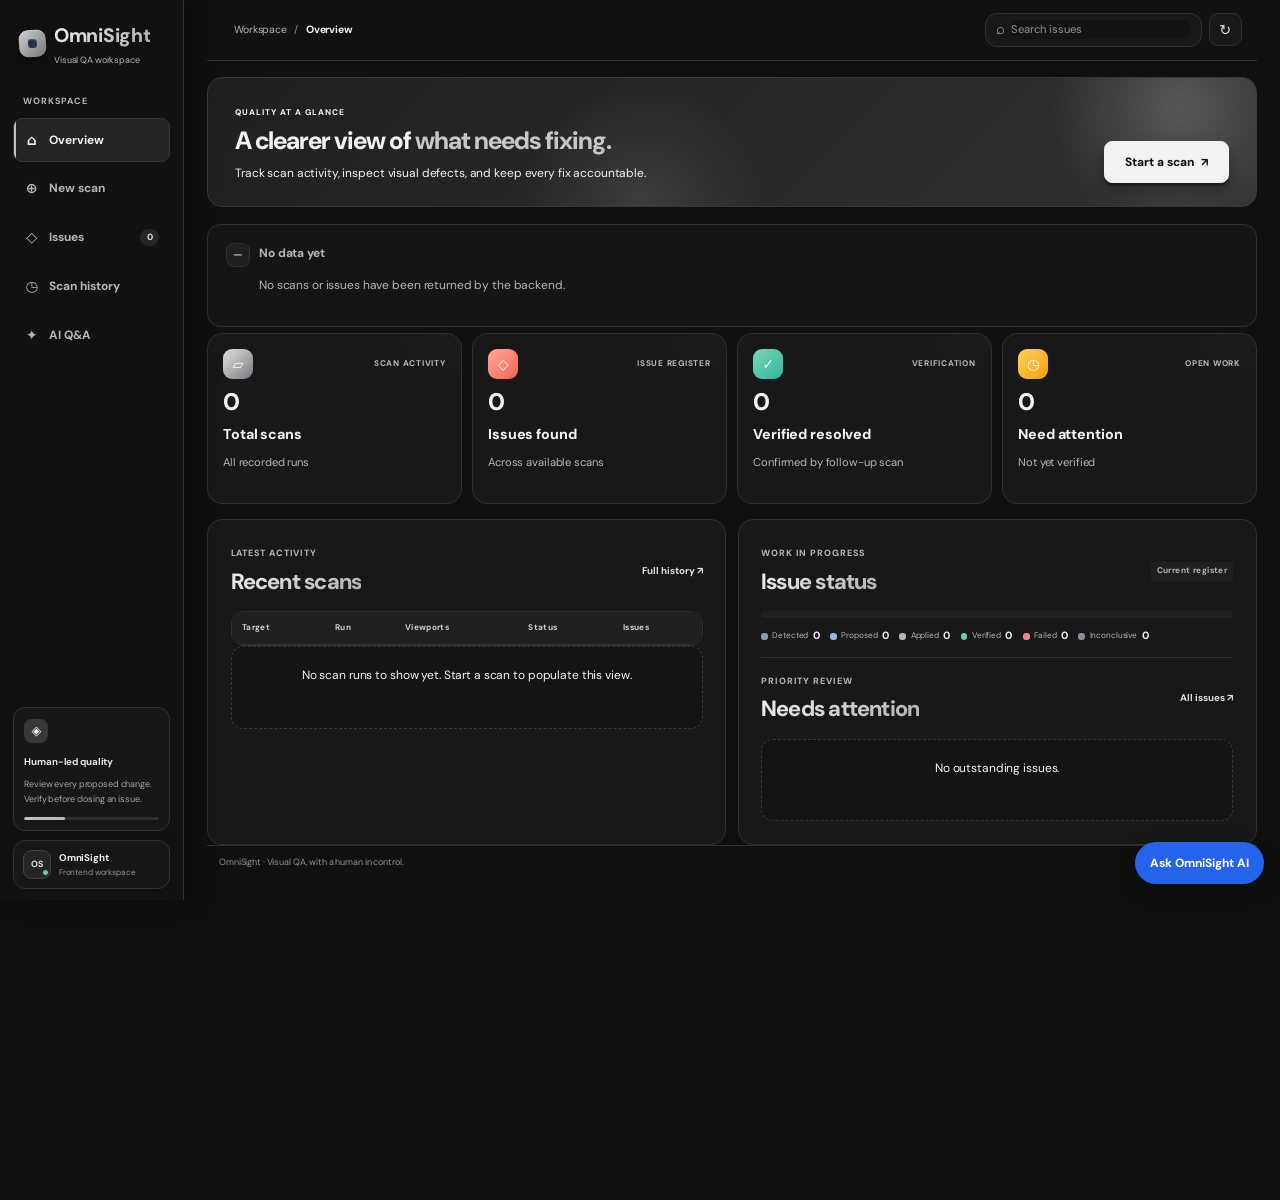
==== commit 1f82c2f7: "Merge origin/main into main" ====
--- a/index.html
+++ b/index.html
@@ -1,134 +1,118 @@
-<!doctype html>
-<html lang="en">
-<head>
-<meta charset="utf-8">
-<meta name="viewport" content="width=device-width,initial-scale=1">
-<meta name="theme-color" content="#f3f4f6">
-<title>OmniSight — Visual QA</title>
-<link rel="icon" href="data:image/svg+xml,<svg xmlns='http://www.w3.org/2000/svg' viewBox='0 0 32 32'><rect width='32' height='32' rx='8' fill='%231e293b'/><circle cx='16' cy='16' r='8' fill='none' stroke='%2338bdf8' stroke-width='2.5'/><circle cx='16' cy='16' r='3' fill='%2338bdf8'/></svg>">
-<link rel="preconnect" href="https://fonts.googleapis.com">
-<link rel="preconnect" href="https://fonts.gstatic.com" crossorigin>
-<link href="https://fonts.googleapis.com/css2?family=DM+Sans:wght@400;500;600;700&family=Playfair+Display:wght@500;600;700&display=swap" rel="stylesheet">
-<link rel="stylesheet" href="style.css?v=20261112c">
-</head>
-<body>
-<div class="scroll-progress" id="scrollProgress" aria-hidden="true">
-  <div class="scroll-progress-fill"></div></div>
-<div class="app-shell">
-  <aside class="sidebar" id="sidebar">
-    <a class="brand" href="#overview" data-page="overview" aria-label="OmniSight overview">
-      <span class="brand-mark"><i></i></span><span><b>OmniSight</b><small>Visual QA workspace</small></span>
-    </a>
-    <div class="workspace-label">WORKSPACE</div>
-    <nav aria-label="Main navigation">
-      <button class="nav-link active" data-page="overview"><span class="nav-icon">⌂</span>Overview</button>
-      <button class="nav-link" data-page="scan"><span class="nav-icon">⊕</span>New scan</button>
-      <button class="nav-link" data-page="issues"><span class="nav-icon">◇</span>Issues <span class="nav-count" id="navIssueCount">—</span></button>
-      <button class="nav-link" data-page="history"><span class="nav-icon">◷</span>Scan history</button>
-    </nav>
-    <div class="sidebar-bottom">
-      <div class="privacy-card"><span class="privacy-icon">◈</span><b>Human-led quality</b><p>Review every proposed change. Verify before closing an issue.</p><div class="privacy-rule"><i></i></div></div>
-      <div class="profile"><span class="avatar">OS</span><span><b>OmniSight</b><small>Frontend workspace</small></span><button id="themeToggle" class="theme-mini" aria-label="Toggle appearance">◐</button></div>
-    </div>
-  </aside>
-
-  <main class="main">
-    <header class="topbar">
-      <button
-        class="mobile-menu"
-        id="mobileMenu"
-        aria-label="Open navigation"
-        aria-controls="sidebar"
-        aria-expanded="false"
-      >☰</button>
-      <div class="breadcrumbs"><span>Workspace</span><i>/</i><b id="breadcrumb">Overview</b></div>
-      <div class="top-actions">
-        <label class="searchbox"><span>⌕</span><input id="globalSearch" type="search" placeholder="Search issues" aria-label="Search issues and scans"></label>
-        <button class="icon-button" id="refreshButton" aria-label="Refresh dashboard" title="Refresh data">↻</button>
-      </div>
-    </header>
-
-    <section class="page active" id="page-overview">
-      <div class="page-heading"><div><span class="eyebrow">QUALITY AT A GLANCE</span><h1>A clearer view of <em>what needs fixing.</em></h1><p>Track scan activity, inspect visual defects, and keep every fix accountable.</p></div><button class="button button-dark" data-page="scan">Start a scan <span>↗</span></button></div>
-      <div class="state-panel" id="dashboardState" aria-live="polite" hidden></div>
-      <section class="metric-grid" id="metricGrid" aria-label="Dashboard metrics">
-        <article class="metric-card"><div class="metric-top"><span class="metric-icon icon-indigo">▱</span><span class="metric-label">SCAN ACTIVITY</span></div><strong id="metricScans">—</strong><p>Total scans</p><div class="metric-foot">All recorded runs</div></article>
-        <article class="metric-card"><div class="metric-top"><span class="metric-icon icon-coral">◇</span><span class="metric-label">ISSUE REGISTER</span></div><strong id="metricIssues">—</strong><p>Issues found</p><div class="metric-foot">Across available scans</div></article>
-        <article class="metric-card"><div class="metric-top"><span class="metric-icon icon-mint">✓</span><span class="metric-label">VERIFICATION</span></div><strong id="metricVerified">—</strong><p>Verified resolved</p><div class="metric-foot">Confirmed by follow-up scan</div></article>
-        <article class="metric-card"><div class="metric-top"><span class="metric-icon icon-amber">◷</span><span class="metric-label">OPEN WORK</span></div><strong id="metricAttention">—</strong><p>Need attention</p><div class="metric-foot">Not yet verified</div></article>
-      </section>
-      <div class="dashboard-grid">
-        <section class="surface recent-surface"><div class="section-heading"><div><span class="eyebrow">LATEST ACTIVITY</span><h2>Recent scans</h2></div><button class="text-link" data-page="history">Full history ↗</button></div><div class="table-wrap"><table><thead><tr><th>Target</th><th>Run</th><th>Viewports</th><th>Status</th><th>Issues</th></tr></thead><tbody id="recentScans"></tbody></table></div><div class="empty-state" id="recentEmpty" hidden>No scan runs to show yet. Start a scan to populate this view.</div></section>
-        <section class="surface status-surface"><div class="section-heading"><div><span class="eyebrow">WORK IN PROGRESS</span><h2>Issue status</h2></div><span class="mini-label">Current register</span></div><div id="statusBreakdown" class="status-breakdown"></div><div class="status-legend" id="statusLegend"></div><div class="section-divider"></div><div class="section-heading compact"><div><span class="eyebrow">PRIORITY REVIEW</span><h2>Needs attention</h2></div><button class="text-link" data-page="issues">All issues ↗</button></div><div id="priorityIssues"></div><div class="empty-state" id="priorityEmpty" hidden>No outstanding issues.</div></section>
-      </div>
-    </section>
-
-    <section class="page" id="page-scan">
-      <div class="page-heading"><div><span class="eyebrow">SCAN CONFIGURATION</span><h1>Run a <em>careful check.</em></h1><p>Choose a target and the viewport sizes to inspect.</p></div></div>
-      <div class="scan-layout">
-        <form class="surface scan-form" id="scanForm">
-          <div class="form-step"><span>01</span><div><h2>Choose a target</h2><p>Select a configured target from your backend.</p></div></div>
-          <label class="field-label" for="target">Choose a demo target</label><select id="target"><option value="">Select a configured test page (optional)</option></select><label class="field-label" for="customTargetUrl">Or enter any public website URL</label><input id="customTargetUrl" type="url" inputmode="url" placeholder="https://your-website.com" autocomplete="url"><p class="field-help" id="targetHelp">Enter a public HTTP/HTTPS website or choose one of the local demo pages.</p>
-          <div class="form-step step-spaced"><span>02</span><div><h2>Choose viewports</h2><p>Check at least one viewport for this run.</p></div></div>
-          <div class="viewport-options"><label class="viewport-option"><input type="checkbox" id="desktopViewport" checked><span class="viewport-art desktop-art">▱</span><span><b>Desktop</b><small>1366 × 768</small></span><span class="checkmark">✓</span></label><label class="viewport-option"><input type="checkbox" id="mobileViewport" checked><span class="viewport-art mobile-art">▯</span><span><b>Mobile</b><small>390 × 844</small></span><span class="checkmark">✓</span></label></div>
-          <div class="notice"><span>ⓘ</span><p>Suggested fixes are not considered resolved until a follow-up scan confirms the outcome.</p></div>
-          <button class="button button-dark button-full" id="runScanButton" type="submit">Run scan <span>↗</span></button><div class="form-feedback" id="scanFeedback" role="status"></div>
-        </form>
-        <aside class="surface scan-aside"><div class="aside-illustration"><div class="aside-orbit"></div><div class="aside-screen"><span></span><span></span><span></span><i></i></div><div class="aside-check">✓</div></div><span class="eyebrow">THE REVIEW LOOP</span><h2>Evidence before assumptions.</h2><ol class="workflow"><li><span>1</span><div><b>Capture</b><small>Collect viewport evidence.</small></div></li><li><span>2</span><div><b>Inspect</b><small>Review issue details and severity.</small></div></li><li><span>3</span><div><b>Approve</b><small>Human review of suggested CSS.</small></div></li><li><span>4</span><div><b>Verify</b><small>Confirm with a second scan.</small></div></li></ol><div class="aside-foot" id="scanModeFoot">Demo mode — no network request is made.</div></aside>
-      </div>
-    </section>
-
-    <section class="page" id="page-issues">
-      <div class="page-heading"><div><span class="eyebrow">FINDINGS REGISTER</span><h1>Issues, <em>in focus.</em></h1><p>Inspect evidence, severity, viewport and verification state.</p></div><div class="heading-tools"><select id="statusFilter" aria-label="Filter issues by status"><option value="all">All states</option><option value="detected">Detected</option><option value="proposed">Proposed</option><option value="applied">Applied</option><option value="verified">Verified</option><option value="failed">Failed</option><option value="inconclusive">Inconclusive</option></select></div></div>
-      <div class="filter-summary"><span id="issueSummary">—</span><span class="state-key"><i class="key-dot detected"></i>Detected <i class="key-dot proposed"></i>Proposed <i class="key-dot applied"></i>Applied <i class="key-dot verified"></i>Verified <i class="key-dot failed"></i>Failed <i class="key-dot inconclusive"></i>Inconclusive</span></div>
-      <div class="issues-grouped-list" id="issueList"></div><div class="state-panel" id="issuesState" aria-live="polite" hidden></div>
-    </section>
-
-    <section class="page" id="page-history">
-      <div class="page-heading"><div><span class="eyebrow">SCAN ARCHIVE</span><h1>Every run, <em>accounted for.</em></h1><p>Inspect scan history and compare results between runs.</p></div><button class="button button-dark" data-page="scan">New scan <span>↗</span></button></div>
-      <div class="surface history-surface"><div class="table-wrap"><table><thead><tr><th>Scan ID</th><th>Target</th><th>Started</th><th>Viewports</th><th>Result</th><th>Issues</th><th>Actions</th></tr></thead><tbody id="historyRows"></tbody></table></div><div class="empty-state" id="historyEmpty" hidden>No scan history yet.</div><div class="state-panel" id="historyState" hidden></div></div>
-      <div class="surface compare-surface" id="comparePanel" style="margin-top:1.5rem">
-        <div class="section-heading"><div><span class="eyebrow">COMPARE SCANS</span><h2>Diff two runs</h2></div></div>
-        <div class="compare-controls">
-          <label class="field-label" for="compareA">Scan A</label>
-          <select id="compareA"><option value="">Select scan A</option></select>
-          <label class="field-label" for="compareB">Scan B (newer)</label>
-          <select id="compareB"><option value="">Select scan B</option></select>
-          <button class="button button-dark" id="runCompareBtn">Compare scans →</button>
-        </div>
-        <div id="compareResult" class="compare-result" hidden></div>
-      </div>
-    </section>
-
-    <section class="page" id="page-review">
-      <div class="page-heading"><div><span class="eyebrow">HUMAN-IN-THE-LOOP</span><h1>Review the <em>proposed fix.</em></h1><p>Compare evidence, inspect the suggested CSS, and decide whether to approve.</p></div><div style="display:flex;gap:0.75rem;align-items:center"><button class="button button-light" id="exportScanBtn" title="Export report as JSON" style="display:none">Export report ↓</button><button class="button button-light" id="backToIssues">← Back to issues</button></div></div>
-      <div id="reviewState" class="state-panel" hidden></div>
-      <div class="review-grid" id="reviewContent"></div>
-    </section>
-
-    <section class="page" id="page-scandetail">
-      <div class="page-heading"><div><span class="eyebrow">SCAN DETAIL</span><h1>Scan <em>evidence.</em></h1><p>Screenshots, metrics, and all captured data for this scan.</p></div><div style="display:flex;gap:0.75rem"><button class="button button-dark" id="exportDetailBtn">Export report ↓</button><button class="button button-light" id="backToHistory">← Back to history</button></div></div>
-      <div id="scanDetailContent"></div>
-    </section>
-    <footer class="app-footer"><span>OmniSight <i>·</i> Visual QA, with a human in control.</span><span id="footerMode">LIVE API</span></footer>
-  </main>
-</div>
-<div class="toast" id="toast" role="status" aria-live="polite"></div>
-<script src="config.js?v=20261112c"></script>
-<script src="api.js?v=20261112c"></script>
-<script src="script.js?v=20261112c"></script>
-<script>
-(() => {
-const bar = document.getElementById("scrollProgress");
-const update = () => {
-  const root = document.documentElement;
-  const max = root.scrollHeight - root.clientHeight;
-  bar.style.transform = `scaleX(${max > 0 ? root.scrollTop / max : 0})`;
-};
-window.addEventListener("scroll", update, { passive: true });
-window.addEventListener("resize", update);
-update();
-})();
-</script>
-</body>
+<!doctype html>
+<html lang="en">
+<head>
+<meta charset="utf-8">
+<meta name="viewport" content="width=device-width,initial-scale=1">
+<meta name="theme-color" content="#f3f4f6">
+<title>OmniSight — Visual QA</title>
+<link rel="preconnect" href="https://fonts.googleapis.com">
+<link rel="preconnect" href="https://fonts.gstatic.com" crossorigin>
+<link href="https://fonts.googleapis.com/css2?family=DM+Sans:wght@400;500;600;700&family=Playfair+Display:wght@500;600;700&display=swap" rel="stylesheet">
+<link rel="stylesheet" href="style.css">
+</head>
+<body>
+<div class="scroll-progress" id="scrollProgress" aria-hidden="true">
+  <div class="scroll-progress-fill"></div></div>
+<div class="app-shell">
+  <aside class="sidebar" id="sidebar">
+    <a class="brand" href="#overview" data-page="overview" aria-label="OmniSight overview">
+      <span class="brand-mark"><i></i></span><span><b>OmniSight</b><small>Visual QA workspace</small></span>
+    </a>
+    <div class="workspace-label">WORKSPACE</div>
+    <nav aria-label="Main navigation">
+      <button class="nav-link active" data-page="overview"><span class="nav-icon">⌂</span>Overview</button>
+      <button class="nav-link" data-page="scan"><span class="nav-icon">⊕</span>New scan</button>
+      <button class="nav-link" data-page="issues"><span class="nav-icon">◇</span>Issues <span class="nav-count" id="navIssueCount">—</span></button>
+      <button class="nav-link" data-page="history"><span class="nav-icon">◷</span>Scan history</button>
+    </nav>
+    <div class="sidebar-bottom">
+      <div class="privacy-card"><span class="privacy-icon">◈</span><b>Human-led quality</b><p>Review every proposed change. Verify before closing an issue.</p><div class="privacy-rule"><i></i></div></div>
+      <div class="profile"><span class="avatar">OS</span><span><b>OmniSight</b><small>Frontend workspace</small></span><button id="themeToggle" class="theme-mini" aria-label="Toggle appearance">◐</button></div>
+    </div>
+  </aside>
+
+  <main class="main">
+    <header class="topbar">
+      <button
+        class="mobile-menu"
+        id="mobileMenu"
+        aria-label="Open navigation"
+        aria-controls="sidebar"
+        aria-expanded="false"
+      >☰</button>
+      <div class="breadcrumbs"><span>Workspace</span><i>/</i><b id="breadcrumb">Overview</b></div>
+      <div class="top-actions">
+        <label class="searchbox"><span>⌕</span><input id="globalSearch" type="search" placeholder="Search issues" aria-label="Search issues and scans"></label>
+        <button class="icon-button" id="refreshButton" aria-label="Refresh dashboard" title="Refresh data">↻</button>
+      </div>
+    </header>
+
+    <section class="page active" id="page-overview">
+      <div class="page-heading"><div><span class="eyebrow">QUALITY AT A GLANCE</span><h1>A clearer view of <em>what needs fixing.</em></h1><p>Track scan activity, inspect visual defects, and keep every fix accountable.</p></div><button class="button button-dark" data-page="scan">Start a scan <span>↗</span></button></div>
+      <div class="state-panel" id="dashboardState" aria-live="polite" hidden></div>
+      <section class="metric-grid" id="metricGrid" aria-label="Dashboard metrics">
+        <article class="metric-card"><div class="metric-top"><span class="metric-icon icon-indigo">▱</span><span class="metric-label">SCAN ACTIVITY</span></div><strong id="metricScans">—</strong><p>Total scans</p><div class="metric-foot">All recorded runs</div></article>
+        <article class="metric-card"><div class="metric-top"><span class="metric-icon icon-coral">◇</span><span class="metric-label">ISSUE REGISTER</span></div><strong id="metricIssues">—</strong><p>Issues found</p><div class="metric-foot">Across available scans</div></article>
+        <article class="metric-card"><div class="metric-top"><span class="metric-icon icon-mint">✓</span><span class="metric-label">VERIFICATION</span></div><strong id="metricVerified">—</strong><p>Verified resolved</p><div class="metric-foot">Confirmed by follow-up scan</div></article>
+        <article class="metric-card"><div class="metric-top"><span class="metric-icon icon-amber">◷</span><span class="metric-label">OPEN WORK</span></div><strong id="metricAttention">—</strong><p>Need attention</p><div class="metric-foot">Not yet verified</div></article>
+      </section>
+      <div class="dashboard-grid">
+        <section class="surface recent-surface"><div class="section-heading"><div><span class="eyebrow">LATEST ACTIVITY</span><h2>Recent scans</h2></div><button class="text-link" data-page="history">Full history ↗</button></div><div class="table-wrap"><table><thead><tr><th>Target</th><th>Run</th><th>Viewports</th><th>Status</th><th>Issues</th></tr></thead><tbody id="recentScans"></tbody></table></div><div class="empty-state" id="recentEmpty" hidden>No scan runs to show yet. Start a scan to populate this view.</div></section>
+        <section class="surface status-surface"><div class="section-heading"><div><span class="eyebrow">WORK IN PROGRESS</span><h2>Issue status</h2></div><span class="mini-label">Current register</span></div><div id="statusBreakdown" class="status-breakdown"></div><div class="status-legend" id="statusLegend"></div><div class="section-divider"></div><div class="section-heading compact"><div><span class="eyebrow">PRIORITY REVIEW</span><h2>Needs attention</h2></div><button class="text-link" data-page="issues">All issues ↗</button></div><div id="priorityIssues"></div><div class="empty-state" id="priorityEmpty" hidden>No outstanding issues.</div></section>
+      </div>
+    </section>
+
+    <section class="page" id="page-scan">
+      <div class="page-heading"><div><span class="eyebrow">SCAN CONFIGURATION</span><h1>Run a <em>careful check.</em></h1><p>Choose a target and the viewport sizes to inspect.</p></div></div>
+      <div class="scan-layout">
+        <form class="surface scan-form" id="scanForm">
+          <div class="form-step"><span>01</span><div><h2>Choose a target</h2><p>Select a configured target from your backend.</p></div></div>
+          <label class="field-label" for="target">Choose a demo target</label><select id="target"><option value="">Select a configured test page (optional)</option></select><label class="field-label" for="customTargetUrl">Or enter any public website URL</label><input id="customTargetUrl" type="url" inputmode="url" placeholder="https://your-website.com" autocomplete="url"><p class="field-help" id="targetHelp">Enter a public HTTP/HTTPS website or choose one of the local demo pages.</p>
+          <div class="form-step step-spaced"><span>02</span><div><h2>Choose viewports</h2><p>Check at least one viewport for this run.</p></div></div>
+          <div class="viewport-options"><label class="viewport-option"><input type="checkbox" id="desktopViewport" checked><span class="viewport-art desktop-art">▱</span><span><b>Desktop</b><small>1366 × 768</small></span><span class="checkmark">✓</span></label><label class="viewport-option"><input type="checkbox" id="mobileViewport" checked><span class="viewport-art mobile-art">▯</span><span><b>Mobile</b><small>390 × 844</small></span><span class="checkmark">✓</span></label></div>
+          <div class="notice"><span>ⓘ</span><p>Suggested fixes are not considered resolved until a follow-up scan confirms the outcome.</p></div>
+          <button class="button button-dark button-full" id="runScanButton" type="submit">Run scan <span>↗</span></button><div class="form-feedback" id="scanFeedback" role="status"></div>
+        </form>
+        <aside class="surface scan-aside"><div class="aside-illustration"><div class="aside-orbit"></div><div class="aside-screen"><span></span><span></span><span></span><i></i></div><div class="aside-check">✓</div></div><span class="eyebrow">THE REVIEW LOOP</span><h2>Evidence before assumptions.</h2><ol class="workflow"><li><span>1</span><div><b>Capture</b><small>Collect viewport evidence.</small></div></li><li><span>2</span><div><b>Inspect</b><small>Review issue details and severity.</small></div></li><li><span>3</span><div><b>Approve</b><small>Human review of suggested CSS.</small></div></li><li><span>4</span><div><b>Verify</b><small>Confirm with a second scan.</small></div></li></ol><div class="aside-foot" id="scanModeFoot">Demo mode — no network request is made.</div></aside>
+      </div>
+    </section>
+
+    <section class="page" id="page-issues">
+      <div class="page-heading"><div><span class="eyebrow">FINDINGS REGISTER</span><h1>Issues, <em>in focus.</em></h1><p>Inspect evidence, severity, viewport and verification state.</p></div><div class="heading-tools"><select id="statusFilter" aria-label="Filter issues by status"><option value="all">All states</option><option value="detected">Detected</option><option value="proposed">Proposed</option><option value="applied">Applied</option><option value="verified">Verified</option><option value="failed">Failed</option><option value="inconclusive">Inconclusive</option></select></div></div>
+      <div class="filter-summary"><span id="issueSummary">—</span><span class="state-key"><i class="key-dot detected"></i>Detected <i class="key-dot proposed"></i>Proposed <i class="key-dot applied"></i>Applied <i class="key-dot verified"></i>Verified <i class="key-dot failed"></i>Failed <i class="key-dot inconclusive"></i>Inconclusive</span></div>
+      <div class="surface issue-list" id="issueList"></div><div class="state-panel" id="issuesState" aria-live="polite" hidden></div>
+    </section>
+
+    <section class="page" id="page-history">
+      <div class="page-heading"><div><span class="eyebrow">SCAN ARCHIVE</span><h1>Every run, <em>accounted for.</em></h1><p>Inspect scan history and the latest available outcomes.</p></div><button class="button button-dark" data-page="scan">New scan <span>↗</span></button></div>
+      <div class="surface history-surface"><div class="table-wrap"><table><thead><tr><th>Scan ID</th><th>Target</th><th>Started</th><th>Viewports</th><th>Result</th><th>Issues</th></tr></thead><tbody id="historyRows"></tbody></table></div><div class="empty-state" id="historyEmpty" hidden>No scan history yet.</div><div class="state-panel" id="historyState" hidden></div></div>
+    </section>
+
+    <section class="page" id="page-review">
+      <div class="page-heading"><div><span class="eyebrow">HUMAN-IN-THE-LOOP</span><h1>Review the <em>proposed fix.</em></h1><p>Compare evidence, inspect the suggested CSS, and decide whether to approve.</p></div><button class="button button-light" id="backToIssues">← Back to issues</button></div>
+      <div id="reviewState" class="state-panel" hidden></div>
+      <div class="review-grid" id="reviewContent"></div>
+    </section>
+    <footer class="app-footer"><span>OmniSight <i>·</i> Visual QA, with a human in control.</span><span id="footerMode">LIVE API</span></footer>
+  </main>
+</div>
+<div class="toast" id="toast" role="status" aria-live="polite"></div>
+<script src="config.js?v=20261111b"></script>
+<script src="api.js?v=20261111b"></script>
+<script src="script.js?v=20261111b"></script>
+<script src="qa-widget.js?v=20261111b" defer></script>
+<script>
+(() => {
+const bar = document.getElementById("scrollProgress");
+const update = () => {
+  const root = document.documentElement;
+  const max = root.scrollHeight - root.clientHeight;
+  bar.style.transform = `scaleX(${max > 0 ? root.scrollTop / max : 0})`;
+};
+window.addEventListener("scroll", update, { passive: true });
+window.addEventListener("resize", update);
+update();
+})();
+</script>
+</body>
 </html>
